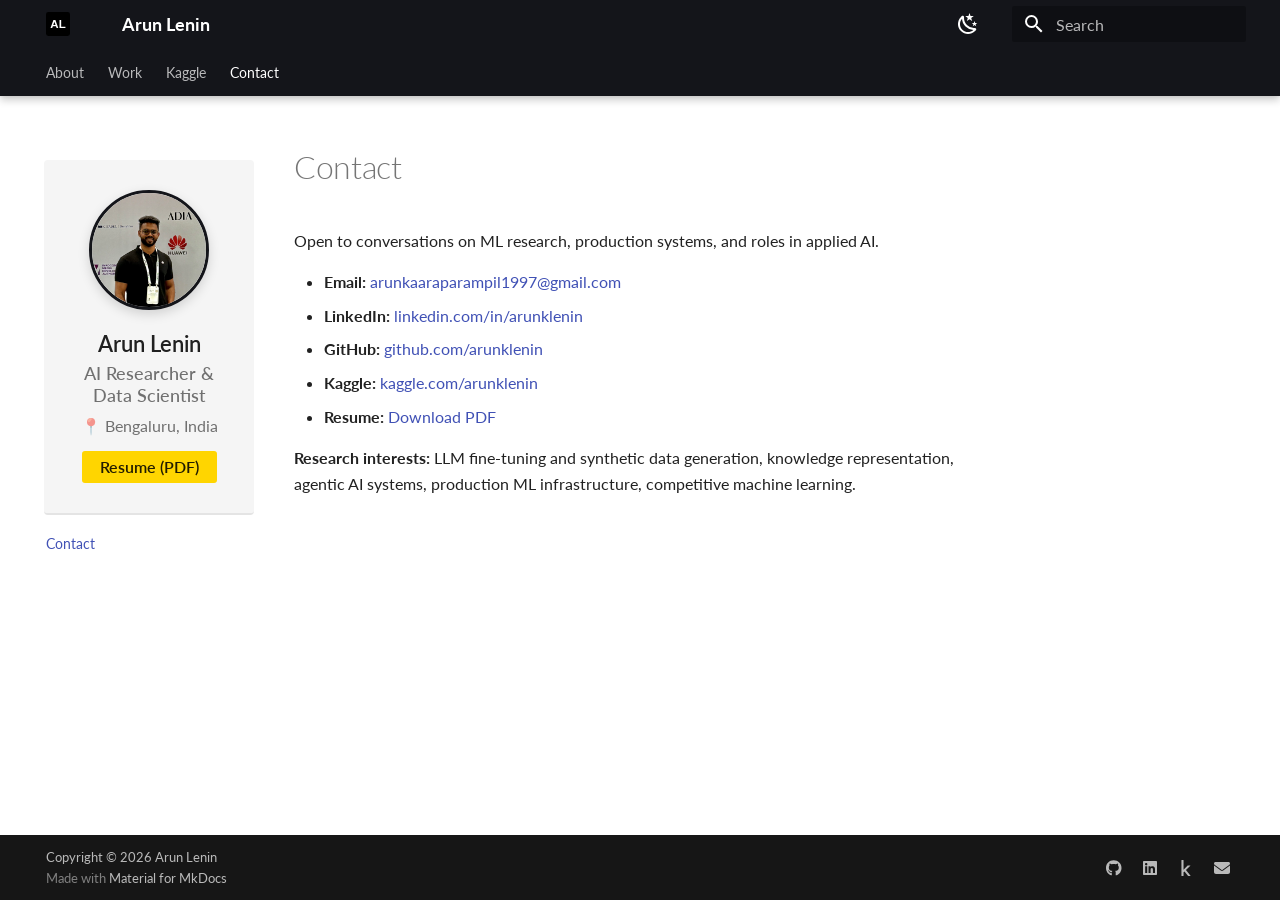
==== contact/index.html @ e8df65f8 "Deployed f977d67 with MkDocs version: 1.5.3" ====
<!doctype html>
<html lang="en" class="no-js">
  <head>
    
      <meta charset="utf-8">
      <meta name="viewport" content="width=device-width,initial-scale=1">
      
        <meta name="description" content="Machine Learning Researcher | LLM Fine-tuning | Synthetic Data Generation | Kaggle Grandmaster">
      
      
        <meta name="author" content="Arun Lenin">
      
      
        <link rel="canonical" href="https://arunklenin.github.io/contact/">
      
      
        <link rel="prev" href="../kaggle/">
      
      
      
      <link rel="icon" href="../image/logo.svg">
      <meta name="generator" content="mkdocs-1.5.3, mkdocs-material-9.4.14">
    
    
      
        <title>Contact - Arun Lenin</title>
      
    
    
      <link rel="stylesheet" href="../assets/stylesheets/main.fad675c6.min.css">
      
        
        <link rel="stylesheet" href="../assets/stylesheets/palette.356b1318.min.css">
      
      


    
    
      
    
    
      
        
        
        <link rel="preconnect" href="https://fonts.gstatic.com" crossorigin>
        <link rel="stylesheet" href="https://fonts.googleapis.com/css?family=Lato:300,300i,400,400i,700,700i%7CRoboto+Mono:400,400i,700,700i&display=fallback">
        <style>:root{--md-text-font:"Lato";--md-code-font:"Roboto Mono"}</style>
      
    
    
      <link rel="stylesheet" href="../css/custom.css">
    
      <link rel="stylesheet" href="../css/extra.css">
    
    <script>__md_scope=new URL("..",location),__md_hash=e=>[...e].reduce((e,_)=>(e<<5)-e+_.charCodeAt(0),0),__md_get=(e,_=localStorage,t=__md_scope)=>JSON.parse(_.getItem(t.pathname+"."+e)),__md_set=(e,_,t=localStorage,a=__md_scope)=>{try{t.setItem(a.pathname+"."+e,JSON.stringify(_))}catch(e){}}</script>
    
      

    
    
    
  
  



<!-- Twitter Metadata -->
<meta name="twitter:card" content="summary">

<!-- Open Graph metadata -->
<meta property="og:title" content="Contact">
<meta property="og:description" content="Machine Learning Researcher | LLM Fine-tuning | Synthetic Data Generation | Kaggle Grandmaster">
<meta property="og:type" content="website">
<meta property="og:url" content="https://arunklenin.github.io/contact/">
<meta property="og:image" content="https://arunklenin.github.io//image/profile.jpeg">
<meta property="og:site_name" content="Arun Lenin">

<!-- Primary Schema.org metadata (Dynamic for all pages) -->
<script type="application/ld+json">
{
  "@context": "https://schema.org",
  "@type": "WebPage",
  "name": "Contact",
  "url": "https://arunklenin.github.io/contact/",
  "description": "Machine Learning Researcher | LLM Fine-tuning | Synthetic Data Generation | Kaggle Grandmaster",
  "author": {
    "@type": "Person",
    "name": "Arun Lenin",
    "givenName": "Arun",
    "familyName": "Lenin",
    "url": "https://arunklenin.github.io/",
    "jobTitle": "Machine Learning Researcher & Data Scientist",
    "sameAs": [
      "https://linkedin.com/in/arunklenin",
      "https://github.com/arunklenin",
      "https://www.kaggle.com/arunklenin"
    ]
  }
}
</script>

<!-- Google Search Console Verification -->
<meta name="google-site-verification" content="1c_Bp7h9hnn08rLATJxtE4CTv--jdJHKBi78xwwa3pU" />

  </head>
  
  
    
    
      
    
    
    
    
    <body dir="ltr" data-md-color-scheme="default" data-md-color-primary="black" data-md-color-accent="yellow">
  
    
    
      <script>var palette=__md_get("__palette");if(palette&&"object"==typeof palette.color)for(var key of Object.keys(palette.color))document.body.setAttribute("data-md-color-"+key,palette.color[key])</script>
    
    <input class="md-toggle" data-md-toggle="drawer" type="checkbox" id="__drawer" autocomplete="off">
    <input class="md-toggle" data-md-toggle="search" type="checkbox" id="__search" autocomplete="off">
    <label class="md-overlay" for="__drawer"></label>
    <div data-md-component="skip">
      
        
        <a href="#contact" class="md-skip">
          Skip to content
        </a>
      
    </div>
    <div data-md-component="announce">
      
    </div>
    
    
      

  

<header class="md-header md-header--shadow md-header--lifted" data-md-component="header">
  <nav class="md-header__inner md-grid" aria-label="Header">
    <a href=".." title="Arun Lenin" class="md-header__button md-logo" aria-label="Arun Lenin" data-md-component="logo">
      
  <img src="../image/logo.svg" alt="logo">

    </a>
    <label class="md-header__button md-icon" for="__drawer">
      
      <svg xmlns="http://www.w3.org/2000/svg" viewBox="0 0 24 24"><path d="M3 6h18v2H3V6m0 5h18v2H3v-2m0 5h18v2H3v-2Z"/></svg>
    </label>
    <div class="md-header__title" data-md-component="header-title">
      <div class="md-header__ellipsis">
        <div class="md-header__topic">
          <span class="md-ellipsis">
            Arun Lenin
          </span>
        </div>
        <div class="md-header__topic" data-md-component="header-topic">
          <span class="md-ellipsis">
            
              Contact
            
          </span>
        </div>
      </div>
    </div>
    
      
        <form class="md-header__option" data-md-component="palette">
  
    
    
    
    <input class="md-option" data-md-color-media="(prefers-color-scheme: light)" data-md-color-scheme="default" data-md-color-primary="black" data-md-color-accent="yellow"  aria-label="Switch to dark mode"  type="radio" name="__palette" id="__palette_1">
    
      <label class="md-header__button md-icon" title="Switch to dark mode" for="__palette_2" hidden>
        <svg xmlns="http://www.w3.org/2000/svg" viewBox="0 0 24 24"><path d="m17.75 4.09-2.53 1.94.91 3.06-2.63-1.81-2.63 1.81.91-3.06-2.53-1.94L12.44 4l1.06-3 1.06 3 3.19.09m3.5 6.91-1.64 1.25.59 1.98-1.7-1.17-1.7 1.17.59-1.98L15.75 11l2.06-.05L18.5 9l.69 1.95 2.06.05m-2.28 4.95c.83-.08 1.72 1.1 1.19 1.85-.32.45-.66.87-1.08 1.27C15.17 23 8.84 23 4.94 19.07c-3.91-3.9-3.91-10.24 0-14.14.4-.4.82-.76 1.27-1.08.75-.53 1.93.36 1.85 1.19-.27 2.86.69 5.83 2.89 8.02a9.96 9.96 0 0 0 8.02 2.89m-1.64 2.02a12.08 12.08 0 0 1-7.8-3.47c-2.17-2.19-3.33-5-3.49-7.82-2.81 3.14-2.7 7.96.31 10.98 3.02 3.01 7.84 3.12 10.98.31Z"/></svg>
      </label>
    
  
    
    
    
    <input class="md-option" data-md-color-media="(prefers-color-scheme: dark)" data-md-color-scheme="slate" data-md-color-primary="black" data-md-color-accent="yellow"  aria-label="Switch to light mode"  type="radio" name="__palette" id="__palette_2">
    
      <label class="md-header__button md-icon" title="Switch to light mode" for="__palette_1" hidden>
        <svg xmlns="http://www.w3.org/2000/svg" viewBox="0 0 24 24"><path d="M12 7a5 5 0 0 1 5 5 5 5 0 0 1-5 5 5 5 0 0 1-5-5 5 5 0 0 1 5-5m0 2a3 3 0 0 0-3 3 3 3 0 0 0 3 3 3 3 0 0 0 3-3 3 3 0 0 0-3-3m0-7 2.39 3.42C13.65 5.15 12.84 5 12 5c-.84 0-1.65.15-2.39.42L12 2M3.34 7l4.16-.35A7.2 7.2 0 0 0 5.94 8.5c-.44.74-.69 1.5-.83 2.29L3.34 7m.02 10 1.76-3.77a7.131 7.131 0 0 0 2.38 4.14L3.36 17M20.65 7l-1.77 3.79a7.023 7.023 0 0 0-2.38-4.15l4.15.36m-.01 10-4.14.36c.59-.51 1.12-1.14 1.54-1.86.42-.73.69-1.5.83-2.29L20.64 17M12 22l-2.41-3.44c.74.27 1.55.44 2.41.44.82 0 1.63-.17 2.37-.44L12 22Z"/></svg>
      </label>
    
  
</form>
      
    
    
    
      <label class="md-header__button md-icon" for="__search">
        
        <svg xmlns="http://www.w3.org/2000/svg" viewBox="0 0 24 24"><path d="M9.5 3A6.5 6.5 0 0 1 16 9.5c0 1.61-.59 3.09-1.56 4.23l.27.27h.79l5 5-1.5 1.5-5-5v-.79l-.27-.27A6.516 6.516 0 0 1 9.5 16 6.5 6.5 0 0 1 3 9.5 6.5 6.5 0 0 1 9.5 3m0 2C7 5 5 7 5 9.5S7 14 9.5 14 14 12 14 9.5 12 5 9.5 5Z"/></svg>
      </label>
      <div class="md-search" data-md-component="search" role="dialog">
  <label class="md-search__overlay" for="__search"></label>
  <div class="md-search__inner" role="search">
    <form class="md-search__form" name="search">
      <input type="text" class="md-search__input" name="query" aria-label="Search" placeholder="Search" autocapitalize="off" autocorrect="off" autocomplete="off" spellcheck="false" data-md-component="search-query" required>
      <label class="md-search__icon md-icon" for="__search">
        
        <svg xmlns="http://www.w3.org/2000/svg" viewBox="0 0 24 24"><path d="M9.5 3A6.5 6.5 0 0 1 16 9.5c0 1.61-.59 3.09-1.56 4.23l.27.27h.79l5 5-1.5 1.5-5-5v-.79l-.27-.27A6.516 6.516 0 0 1 9.5 16 6.5 6.5 0 0 1 3 9.5 6.5 6.5 0 0 1 9.5 3m0 2C7 5 5 7 5 9.5S7 14 9.5 14 14 12 14 9.5 12 5 9.5 5Z"/></svg>
        
        <svg xmlns="http://www.w3.org/2000/svg" viewBox="0 0 24 24"><path d="M20 11v2H8l5.5 5.5-1.42 1.42L4.16 12l7.92-7.92L13.5 5.5 8 11h12Z"/></svg>
      </label>
      <nav class="md-search__options" aria-label="Search">
        
        <button type="reset" class="md-search__icon md-icon" title="Clear" aria-label="Clear" tabindex="-1">
          
          <svg xmlns="http://www.w3.org/2000/svg" viewBox="0 0 24 24"><path d="M19 6.41 17.59 5 12 10.59 6.41 5 5 6.41 10.59 12 5 17.59 6.41 19 12 13.41 17.59 19 19 17.59 13.41 12 19 6.41Z"/></svg>
        </button>
      </nav>
      
    </form>
    <div class="md-search__output">
      <div class="md-search__scrollwrap" data-md-scrollfix>
        <div class="md-search-result" data-md-component="search-result">
          <div class="md-search-result__meta">
            Initializing search
          </div>
          <ol class="md-search-result__list" role="presentation"></ol>
        </div>
      </div>
    </div>
  </div>
</div>
    
    
  </nav>
  
    
      
<nav class="md-tabs" aria-label="Tabs" data-md-component="tabs">
  <div class="md-grid">
    <ul class="md-tabs__list">
      
        
  
  
  
    <li class="md-tabs__item">
      <a href=".." class="md-tabs__link">
        
  
    
  
  About

      </a>
    </li>
  

      
        
  
  
  
    <li class="md-tabs__item">
      <a href="../work/" class="md-tabs__link">
        
  
    
  
  Work

      </a>
    </li>
  

      
        
  
  
  
    <li class="md-tabs__item">
      <a href="../kaggle/" class="md-tabs__link">
        
  
    
  
  Kaggle

      </a>
    </li>
  

      
        
  
  
    
  
  
    <li class="md-tabs__item md-tabs__item--active">
      <a href="./" class="md-tabs__link">
        
  
    
  
  Contact

      </a>
    </li>
  

      
    </ul>
  </div>
</nav>
    
  
</header>
    
    <div class="md-container" data-md-component="container">
      
      
        
      
      <main class="md-main" data-md-component="main">
        <div class="md-main__inner md-grid">
          



<div class="md-sidebar md-sidebar--primary" data-md-component="sidebar" data-md-type="navigation">
  <div class="md-sidebar__scrollwrap">
    <div class="md-sidebar__inner">

      
      <div class="profile-section">
        <img src="../image/profile.jpeg" alt="Profile Photo" class="profile-photo"
          onerror="this.style.display='none'">
        <div class="profile-name">Arun Lenin</div>
        <div class="profile-title">AI Researcher & Data Scientist</div>
        <div class="profile-subtitle">📍 Bengaluru, India</div>
        <a class="profile-resume-link" href="../resume/arun_lenin_resume.pdf" target="_blank" rel="noopener">Resume (PDF)</a>
      </div>

      <!-- 
      <nav class="desktop-nav-links" style="padding: 0.5rem;">
        <ul class="md-nav__list">
          <li class="md-nav__item"><a href="../" class="md-nav__link">About</a></li>
          <li class="md-nav__item"><a href="../work/" class="md-nav__link">Work</a></li>
          <li class="md-nav__item"><a href="../article_of_the_day/" class="md-nav__link">Article of the
              Day</a></li>
          <li class="md-nav__item"><a href="../blog/" class="md-nav__link">Blog</a></li>
          <li class="md-nav__item"><a href="../contact/" class="md-nav__link">Contact</a></li>
        </ul>
      </nav> -->

      <!-- Main Navigation from nav config -->
      


  


<nav class="md-nav md-nav--primary md-nav--lifted" aria-label="Navigation" data-md-level="0">
  <label class="md-nav__title" for="__drawer">
    <a href=".." title="Arun Lenin" class="md-nav__button md-logo" aria-label="Arun Lenin" data-md-component="logo">
      
  <img src="../image/logo.svg" alt="logo">

    </a>
    Arun Lenin
  </label>
  
  <ul class="md-nav__list" data-md-scrollfix>
    
      
      
  
  
  
  
    <li class="md-nav__item">
      <a href=".." class="md-nav__link">
        
  
  <span class="md-ellipsis">
    About
  </span>
  

      </a>
    </li>
  

    
      
      
  
  
  
  
    <li class="md-nav__item">
      <a href="../work/" class="md-nav__link">
        
  
  <span class="md-ellipsis">
    Work
  </span>
  

      </a>
    </li>
  

    
      
      
  
  
  
  
    <li class="md-nav__item">
      <a href="../kaggle/" class="md-nav__link">
        
  
  <span class="md-ellipsis">
    Kaggle
  </span>
  

      </a>
    </li>
  

    
      
      
  
  
    
  
  
  
    <li class="md-nav__item md-nav__item--active">
      
      <input class="md-nav__toggle md-toggle" type="checkbox" id="__toc">
      
      
        
      
      
      <a href="./" class="md-nav__link md-nav__link--active">
        
  
  <span class="md-ellipsis">
    Contact
  </span>
  

      </a>
      
    </li>
  

    
  </ul>
</nav>

    </div>
  </div>
</div>




<div class="md-sidebar md-sidebar--secondary" data-md-component="sidebar" data-md-type="toc">
  <div class="md-sidebar__scrollwrap">
    <div class="md-sidebar__inner">
      

<nav class="md-nav md-nav--secondary" aria-label="Table of contents">
  
  
  
    
  
  
</nav>
    </div>
  </div>
</div>



          
            <div class="md-content" data-md-component="content">
              <article class="md-content__inner md-typeset">
                
                  


<h1 id="contact">Contact</h1>
<p>Open to conversations on ML research, production systems, and roles in applied AI.</p>
<ul>
<li><strong>Email:</strong> <a href="mailto:arunkaaraparampil1997@gmail.com">arunkaaraparampil1997@gmail.com</a></li>
<li><strong>LinkedIn:</strong> <a href="https://www.linkedin.com/in/arunklenin">linkedin.com/in/arunklenin</a></li>
<li><strong>GitHub:</strong> <a href="https://github.com/arunklenin">github.com/arunklenin</a></li>
<li><strong>Kaggle:</strong> <a href="https://www.kaggle.com/arunklenin">kaggle.com/arunklenin</a></li>
<li><strong>Resume:</strong> <a href="../resume/arun_lenin_resume.pdf">Download PDF</a></li>
</ul>
<p><strong>Research interests:</strong> LLM fine-tuning and synthetic data generation, knowledge representation, agentic AI systems, production ML infrastructure, competitive machine learning.</p>





                
              </article>
            </div>
          
          
  <script>var tabs=__md_get("__tabs");if(Array.isArray(tabs))e:for(var set of document.querySelectorAll(".tabbed-set")){var tab,labels=set.querySelector(".tabbed-labels");for(tab of tabs)for(var label of labels.getElementsByTagName("label"))if(label.innerText.trim()===tab){var input=document.getElementById(label.htmlFor);input.checked=!0;continue e}}</script>

        </div>
        
      </main>
      
        <footer class="md-footer">
  
  <div class="md-footer-meta md-typeset">
    <div class="md-footer-meta__inner md-grid">
      <div class="md-copyright">
  
    <div class="md-copyright__highlight">
      Copyright &copy; 2026 Arun Lenin
    </div>
  
  
    Made with
    <a href="https://squidfunk.github.io/mkdocs-material/" target="_blank" rel="noopener">
      Material for MkDocs
    </a>
  
</div>
      
        <div class="md-social">
  
    
    
    
    
    <a href="https://github.com/arunklenin" target="_blank" rel="noopener" title="GitHub" class="md-social__link">
      <svg xmlns="http://www.w3.org/2000/svg" viewBox="0 0 496 512"><!--! Font Awesome Free 6.4.2 by @fontawesome - https://fontawesome.com License - https://fontawesome.com/license/free (Icons: CC BY 4.0, Fonts: SIL OFL 1.1, Code: MIT License) Copyright 2023 Fonticons, Inc.--><path d="M165.9 397.4c0 2-2.3 3.6-5.2 3.6-3.3.3-5.6-1.3-5.6-3.6 0-2 2.3-3.6 5.2-3.6 3-.3 5.6 1.3 5.6 3.6zm-31.1-4.5c-.7 2 1.3 4.3 4.3 4.9 2.6 1 5.6 0 6.2-2s-1.3-4.3-4.3-5.2c-2.6-.7-5.5.3-6.2 2.3zm44.2-1.7c-2.9.7-4.9 2.6-4.6 4.9.3 2 2.9 3.3 5.9 2.6 2.9-.7 4.9-2.6 4.6-4.6-.3-1.9-3-3.2-5.9-2.9zM244.8 8C106.1 8 0 113.3 0 252c0 110.9 69.8 205.8 169.5 239.2 12.8 2.3 17.3-5.6 17.3-12.1 0-6.2-.3-40.4-.3-61.4 0 0-70 15-84.7-29.8 0 0-11.4-29.1-27.8-36.6 0 0-22.9-15.7 1.6-15.4 0 0 24.9 2 38.6 25.8 21.9 38.6 58.6 27.5 72.9 20.9 2.3-16 8.8-27.1 16-33.7-55.9-6.2-112.3-14.3-112.3-110.5 0-27.5 7.6-41.3 23.6-58.9-2.6-6.5-11.1-33.3 2.6-67.9 20.9-6.5 69 27 69 27 20-5.6 41.5-8.5 62.8-8.5s42.8 2.9 62.8 8.5c0 0 48.1-33.6 69-27 13.7 34.7 5.2 61.4 2.6 67.9 16 17.7 25.8 31.5 25.8 58.9 0 96.5-58.9 104.2-114.8 110.5 9.2 7.9 17 22.9 17 46.4 0 33.7-.3 75.4-.3 83.6 0 6.5 4.6 14.4 17.3 12.1C428.2 457.8 496 362.9 496 252 496 113.3 383.5 8 244.8 8zM97.2 352.9c-1.3 1-1 3.3.7 5.2 1.6 1.6 3.9 2.3 5.2 1 1.3-1 1-3.3-.7-5.2-1.6-1.6-3.9-2.3-5.2-1zm-10.8-8.1c-.7 1.3.3 2.9 2.3 3.9 1.6 1 3.6.7 4.3-.7.7-1.3-.3-2.9-2.3-3.9-2-.6-3.6-.3-4.3.7zm32.4 35.6c-1.6 1.3-1 4.3 1.3 6.2 2.3 2.3 5.2 2.6 6.5 1 1.3-1.3.7-4.3-1.3-6.2-2.2-2.3-5.2-2.6-6.5-1zm-11.4-14.7c-1.6 1-1.6 3.6 0 5.9 1.6 2.3 4.3 3.3 5.6 2.3 1.6-1.3 1.6-3.9 0-6.2-1.4-2.3-4-3.3-5.6-2z"/></svg>
    </a>
  
    
    
    
    
    <a href="https://www.linkedin.com/in/arunklenin" target="_blank" rel="noopener" title="LinkedIn" class="md-social__link">
      <svg xmlns="http://www.w3.org/2000/svg" viewBox="0 0 448 512"><!--! Font Awesome Free 6.4.2 by @fontawesome - https://fontawesome.com License - https://fontawesome.com/license/free (Icons: CC BY 4.0, Fonts: SIL OFL 1.1, Code: MIT License) Copyright 2023 Fonticons, Inc.--><path d="M416 32H31.9C14.3 32 0 46.5 0 64.3v383.4C0 465.5 14.3 480 31.9 480H416c17.6 0 32-14.5 32-32.3V64.3c0-17.8-14.4-32.3-32-32.3zM135.4 416H69V202.2h66.5V416zm-33.2-243c-21.3 0-38.5-17.3-38.5-38.5S80.9 96 102.2 96c21.2 0 38.5 17.3 38.5 38.5 0 21.3-17.2 38.5-38.5 38.5zm282.1 243h-66.4V312c0-24.8-.5-56.7-34.5-56.7-34.6 0-39.9 27-39.9 54.9V416h-66.4V202.2h63.7v29.2h.9c8.9-16.8 30.6-34.5 62.9-34.5 67.2 0 79.7 44.3 79.7 101.9V416z"/></svg>
    </a>
  
    
    
    
    
    <a href="https://www.kaggle.com/arunklenin" target="_blank" rel="noopener" title="Kaggle" class="md-social__link">
      <svg xmlns="http://www.w3.org/2000/svg" viewBox="0 0 320 512"><!--! Font Awesome Free 6.4.2 by @fontawesome - https://fontawesome.com License - https://fontawesome.com/license/free (Icons: CC BY 4.0, Fonts: SIL OFL 1.1, Code: MIT License) Copyright 2023 Fonticons, Inc.--><path d="M304.2 501.5 158.4 320.3 298.2 185c2.6-2.7 1.7-10.5-5.3-10.5h-69.2c-3.5 0-7 1.8-10.5 5.3L80.9 313.5V7.5q0-7.5-7.5-7.5H21.5Q14 0 14 7.5v497q0 7.5 7.5 7.5h51.9q7.5 0 7.5-7.5v-109l30.8-29.3 110.5 140.6c3 3.5 6.5 5.3 10.5 5.3h66.9q5.25 0 6-3z"/></svg>
    </a>
  
    
    
    
    
    <a href="mailto:arunkaaraparampil1997@gmail.com" target="_blank" rel="noopener" title="Email" class="md-social__link">
      <svg xmlns="http://www.w3.org/2000/svg" viewBox="0 0 512 512"><!--! Font Awesome Free 6.4.2 by @fontawesome - https://fontawesome.com License - https://fontawesome.com/license/free (Icons: CC BY 4.0, Fonts: SIL OFL 1.1, Code: MIT License) Copyright 2023 Fonticons, Inc.--><path d="M48 64C21.5 64 0 85.5 0 112c0 15.1 7.1 29.3 19.2 38.4l217.6 163.2c11.4 8.5 27 8.5 38.4 0l217.6-163.2c12.1-9.1 19.2-23.3 19.2-38.4 0-26.5-21.5-48-48-48H48zM0 176v208c0 35.3 28.7 64 64 64h384c35.3 0 64-28.7 64-64V176L294.4 339.2a63.9 63.9 0 0 1-76.8 0L0 176z"/></svg>
    </a>
  
</div>
      
    </div>
  </div>
</footer>
      
    </div>
    <div class="md-dialog" data-md-component="dialog">
      <div class="md-dialog__inner md-typeset"></div>
    </div>
    
    
    <script id="__config" type="application/json">{"base": "..", "features": ["navigation.tabs", "navigation.tabs.sticky", "navigation.indexes", "navigation.instant", "navigation.tracking", "content.tabs.link", "toc.follow"], "search": "../assets/javascripts/workers/search.f886a092.min.js", "translations": {"clipboard.copied": "Copied to clipboard", "clipboard.copy": "Copy to clipboard", "search.result.more.one": "1 more on this page", "search.result.more.other": "# more on this page", "search.result.none": "No matching documents", "search.result.one": "1 matching document", "search.result.other": "# matching documents", "search.result.placeholder": "Type to start searching", "search.result.term.missing": "Missing", "select.version": "Select version"}}</script>
    
    
      <script src="../assets/javascripts/bundle.cd18aaf1.min.js"></script>
      
    
  </body>
</html>
---- assets/stylesheets/main.fad675c6.min.css ----
@charset "UTF-8";html{-webkit-text-size-adjust:none;-moz-text-size-adjust:none;text-size-adjust:none;box-sizing:border-box}*,:after,:before{box-sizing:inherit}@media (prefers-reduced-motion){*,:after,:before{transition:none!important}}body{margin:0}a,button,input,label{-webkit-tap-highlight-color:transparent}a{color:inherit;text-decoration:none}hr{border:0;box-sizing:initial;display:block;height:.05rem;overflow:visible;padding:0}small{font-size:80%}sub,sup{line-height:1em}img{border-style:none}table{border-collapse:initial;border-spacing:0}td,th{font-weight:400;vertical-align:top}button{background:#0000;border:0;font-family:inherit;font-size:inherit;margin:0;padding:0}input{border:0;outline:none}:root{--md-primary-fg-color:#4051b5;--md-primary-fg-color--light:#5d6cc0;--md-primary-fg-color--dark:#303fa1;--md-primary-bg-color:#fff;--md-primary-bg-color--light:#ffffffb3;--md-accent-fg-color:#526cfe;--md-accent-fg-color--transparent:#526cfe1a;--md-accent-bg-color:#fff;--md-accent-bg-color--light:#ffffffb3}[data-md-color-scheme=default]{color-scheme:light}[data-md-color-scheme=default] img[src$="#gh-dark-mode-only"],[data-md-color-scheme=default] img[src$="#only-dark"]{display:none}:root,[data-md-color-scheme=default]{--md-hue:225deg;--md-default-fg-color:#000000de;--md-default-fg-color--light:#0000008a;--md-default-fg-color--lighter:#00000052;--md-default-fg-color--lightest:#00000012;--md-default-bg-color:#fff;--md-default-bg-color--light:#ffffffb3;--md-default-bg-color--lighter:#ffffff4d;--md-default-bg-color--lightest:#ffffff1f;--md-code-fg-color:#36464e;--md-code-bg-color:#f5f5f5;--md-code-hl-color:#4287ff;--md-code-hl-color--light:#4287ff1a;--md-code-hl-number-color:#d52a2a;--md-code-hl-special-color:#db1457;--md-code-hl-function-color:#a846b9;--md-code-hl-constant-color:#6e59d9;--md-code-hl-keyword-color:#3f6ec6;--md-code-hl-string-color:#1c7d4d;--md-code-hl-name-color:var(--md-code-fg-color);--md-code-hl-operator-color:var(--md-default-fg-color--light);--md-code-hl-punctuation-color:var(--md-default-fg-color--light);--md-code-hl-comment-color:var(--md-default-fg-color--light);--md-code-hl-generic-color:var(--md-default-fg-color--light);--md-code-hl-variable-color:var(--md-default-fg-color--light);--md-typeset-color:var(--md-default-fg-color);--md-typeset-a-color:var(--md-primary-fg-color);--md-typeset-del-color:#f5503d26;--md-typeset-ins-color:#0bd57026;--md-typeset-kbd-color:#fafafa;--md-typeset-kbd-accent-color:#fff;--md-typeset-kbd-border-color:#b8b8b8;--md-typeset-mark-color:#ffff0080;--md-typeset-table-color:#0000001f;--md-typeset-table-color--light:rgba(0,0,0,.035);--md-admonition-fg-color:var(--md-default-fg-color);--md-admonition-bg-color:var(--md-default-bg-color);--md-warning-fg-color:#000000de;--md-warning-bg-color:#ff9;--md-footer-fg-color:#fff;--md-footer-fg-color--light:#ffffffb3;--md-footer-fg-color--lighter:#ffffff73;--md-footer-bg-color:#000000de;--md-footer-bg-color--dark:#00000052;--md-shadow-z1:0 0.2rem 0.5rem #0000000d,0 0 0.05rem #0000001a;--md-shadow-z2:0 0.2rem 0.5rem #0000001a,0 0 0.05rem #00000040;--md-shadow-z3:0 0.2rem 0.5rem #0003,0 0 0.05rem #00000059}.md-icon svg{fill:currentcolor;display:block;height:1.2rem;width:1.2rem}body{-webkit-font-smoothing:antialiased;-moz-osx-font-smoothing:grayscale;--md-text-font-family:var(--md-text-font,_),-apple-system,BlinkMacSystemFont,Helvetica,Arial,sans-serif;--md-code-font-family:var(--md-code-font,_),SFMono-Regular,Consolas,Menlo,monospace}aside,body,input{font-feature-settings:"kern","liga";color:var(--md-typeset-color);font-family:var(--md-text-font-family)}code,kbd,pre{font-feature-settings:"kern";font-family:var(--md-code-font-family)}:root{--md-typeset-table-sort-icon:url('data:image/svg+xml;charset=utf-8,<svg xmlns="http://www.w3.org/2000/svg" viewBox="0 0 24 24"><path d="m18 21-4-4h3V7h-3l4-4 4 4h-3v10h3M2 19v-2h10v2M2 13v-2h7v2M2 7V5h4v2H2Z"/></svg>');--md-typeset-table-sort-icon--asc:url('data:image/svg+xml;charset=utf-8,<svg xmlns="http://www.w3.org/2000/svg" viewBox="0 0 24 24"><path d="M19 17h3l-4 4-4-4h3V3h2M2 17h10v2H2M6 5v2H2V5m0 6h7v2H2v-2Z"/></svg>');--md-typeset-table-sort-icon--desc:url('data:image/svg+xml;charset=utf-8,<svg xmlns="http://www.w3.org/2000/svg" viewBox="0 0 24 24"><path d="M19 7h3l-4-4-4 4h3v14h2M2 17h10v2H2M6 5v2H2V5m0 6h7v2H2v-2Z"/></svg>')}.md-typeset{-webkit-print-color-adjust:exact;color-adjust:exact;font-size:.8rem;line-height:1.6}@media print{.md-typeset{font-size:.68rem}}.md-typeset blockquote,.md-typeset dl,.md-typeset figure,.md-typeset ol,.md-typeset pre,.md-typeset ul{margin-bottom:1em;margin-top:1em}.md-typeset h1{color:var(--md-default-fg-color--light);font-size:2em;line-height:1.3;margin:0 0 1.25em}.md-typeset h1,.md-typeset h2{font-weight:300;letter-spacing:-.01em}.md-typeset h2{font-size:1.5625em;line-height:1.4;margin:1.6em 0 .64em}.md-typeset h3{font-size:1.25em;font-weight:400;letter-spacing:-.01em;line-height:1.5;margin:1.6em 0 .8em}.md-typeset h2+h3{margin-top:.8em}.md-typeset h4{font-weight:700;letter-spacing:-.01em;margin:1em 0}.md-typeset h5,.md-typeset h6{color:var(--md-default-fg-color--light);font-size:.8em;font-weight:700;letter-spacing:-.01em;margin:1.25em 0}.md-typeset h5{text-transform:uppercase}.md-typeset hr{border-bottom:.05rem solid var(--md-default-fg-color--lightest);display:flow-root;margin:1.5em 0}.md-typeset a{color:var(--md-typeset-a-color);word-break:break-word}.md-typeset a,.md-typeset a:before{transition:color 125ms}.md-typeset a:focus,.md-typeset a:hover{color:var(--md-accent-fg-color)}.md-typeset a:focus code,.md-typeset a:hover code{background-color:var(--md-accent-fg-color--transparent)}.md-typeset a code{color:currentcolor;transition:background-color 125ms}.md-typeset a.focus-visible{outline-color:var(--md-accent-fg-color);outline-offset:.2rem}.md-typeset code,.md-typeset kbd,.md-typeset pre{color:var(--md-code-fg-color);direction:ltr;font-variant-ligatures:none}@media print{.md-typeset code,.md-typeset kbd,.md-typeset pre{white-space:pre-wrap}}.md-typeset code{background-color:var(--md-code-bg-color);border-radius:.1rem;-webkit-box-decoration-break:clone;box-decoration-break:clone;font-size:.85em;padding:0 .2941176471em;word-break:break-word}.md-typeset code:not(.focus-visible){-webkit-tap-highlight-color:transparent;outline:none}.md-typeset pre{display:flow-root;line-height:1.4;position:relative}.md-typeset pre>code{-webkit-box-decoration-break:slice;box-decoration-break:slice;box-shadow:none;display:block;margin:0;outline-color:var(--md-accent-fg-color);overflow:auto;padding:.7720588235em 1.1764705882em;scrollbar-color:var(--md-default-fg-color--lighter) #0000;scrollbar-width:thin;touch-action:auto;word-break:normal}.md-typeset pre>code:hover{scrollbar-color:var(--md-accent-fg-color) #0000}.md-typeset pre>code::-webkit-scrollbar{height:.2rem;width:.2rem}.md-typeset pre>code::-webkit-scrollbar-thumb{background-color:var(--md-default-fg-color--lighter)}.md-typeset pre>code::-webkit-scrollbar-thumb:hover{background-color:var(--md-accent-fg-color)}.md-typeset kbd{background-color:var(--md-typeset-kbd-color);border-radius:.1rem;box-shadow:0 .1rem 0 .05rem var(--md-typeset-kbd-border-color),0 .1rem 0 var(--md-typeset-kbd-border-color),0 -.1rem .2rem var(--md-typeset-kbd-accent-color) inset;color:var(--md-default-fg-color);display:inline-block;font-size:.75em;padding:0 .6666666667em;vertical-align:text-top;word-break:break-word}.md-typeset mark{background-color:var(--md-typeset-mark-color);-webkit-box-decoration-break:clone;box-decoration-break:clone;color:inherit;word-break:break-word}.md-typeset abbr{border-bottom:.05rem dotted var(--md-default-fg-color--light);cursor:help;text-decoration:none}@media (hover:none){.md-typeset abbr[title]:focus:after,.md-typeset abbr[title]:hover:after{background-color:var(--md-default-fg-color);border-radius:.1rem;box-shadow:var(--md-shadow-z3);color:var(--md-default-bg-color);content:attr(title);font-size:.7rem;left:.8rem;margin-top:2em;padding:.2rem .3rem;position:absolute;right:.8rem}}.md-typeset small{opacity:.75}[dir=ltr] .md-typeset sub,[dir=ltr] .md-typeset sup{margin-left:.078125em}[dir=rtl] .md-typeset sub,[dir=rtl] .md-typeset sup{margin-right:.078125em}[dir=ltr] .md-typeset blockquote{padding-left:.6rem}[dir=rtl] .md-typeset blockquote{padding-right:.6rem}[dir=ltr] .md-typeset blockquote{border-left:.2rem solid var(--md-default-fg-color--lighter)}[dir=rtl] .md-typeset blockquote{border-right:.2rem solid var(--md-default-fg-color--lighter)}.md-typeset blockquote{color:var(--md-default-fg-color--light);margin-left:0;margin-right:0}.md-typeset ul{list-style-type:disc}[dir=ltr] .md-typeset ol,[dir=ltr] .md-typeset ul{margin-left:.625em}[dir=rtl] .md-typeset ol,[dir=rtl] .md-typeset ul{margin-right:.625em}.md-typeset ol,.md-typeset ul{padding:0}.md-typeset ol:not([hidden]),.md-typeset ul:not([hidden]){display:flow-root}.md-typeset ol ol,.md-typeset ul ol{list-style-type:lower-alpha}.md-typeset ol ol ol,.md-typeset ul ol ol{list-style-type:lower-roman}[dir=ltr] .md-typeset ol li,[dir=ltr] .md-typeset ul li{margin-left:1.25em}[dir=rtl] .md-typeset ol li,[dir=rtl] .md-typeset ul li{margin-right:1.25em}.md-typeset ol li,.md-typeset ul li{margin-bottom:.5em}.md-typeset ol li blockquote,.md-typeset ol li p,.md-typeset ul li blockquote,.md-typeset ul li p{margin:.5em 0}.md-typeset ol li:last-child,.md-typeset ul li:last-child{margin-bottom:0}[dir=ltr] .md-typeset ol li ol,[dir=ltr] .md-typeset ol li ul,[dir=ltr] .md-typeset ul li ol,[dir=ltr] .md-typeset ul li ul{margin-left:.625em}[dir=rtl] .md-typeset ol li ol,[dir=rtl] .md-typeset ol li ul,[dir=rtl] .md-typeset ul li ol,[dir=rtl] .md-typeset ul li ul{margin-right:.625em}.md-typeset ol li ol,.md-typeset ol li ul,.md-typeset ul li ol,.md-typeset ul li ul{margin-bottom:.5em;margin-top:.5em}[dir=ltr] .md-typeset dd{margin-left:1.875em}[dir=rtl] .md-typeset dd{margin-right:1.875em}.md-typeset dd{margin-bottom:1.5em;margin-top:1em}.md-typeset img,.md-typeset svg,.md-typeset video{height:auto;max-width:100%}.md-typeset img[align=left]{margin:1em 1em 1em 0}.md-typeset img[align=right]{margin:1em 0 1em 1em}.md-typeset img[align]:only-child{margin-top:0}.md-typeset figure{display:flow-root;margin:1em auto;max-width:100%;text-align:center;width:-webkit-fit-content;width:-moz-fit-content;width:fit-content}.md-typeset figure img{display:block}.md-typeset figcaption{font-style:italic;margin:1em auto;max-width:24rem}.md-typeset iframe{max-width:100%}.md-typeset table:not([class]){background-color:var(--md-default-bg-color);border:.05rem solid var(--md-typeset-table-color);border-radius:.1rem;display:inline-block;font-size:.64rem;max-width:100%;overflow:auto;touch-action:auto}@media print{.md-typeset table:not([class]){display:table}}.md-typeset table:not([class])+*{margin-top:1.5em}.md-typeset table:not([class]) td>:first-child,.md-typeset table:not([class]) th>:first-child{margin-top:0}.md-typeset table:not([class]) td>:last-child,.md-typeset table:not([class]) th>:last-child{margin-bottom:0}.md-typeset table:not([class]) td:not([align]),.md-typeset table:not([class]) th:not([align]){text-align:left}[dir=rtl] .md-typeset table:not([class]) td:not([align]),[dir=rtl] .md-typeset table:not([class]) th:not([align]){text-align:right}.md-typeset table:not([class]) th{font-weight:700;min-width:5rem;padding:.9375em 1.25em;vertical-align:top}.md-typeset table:not([class]) td{border-top:.05rem solid var(--md-typeset-table-color);padding:.9375em 1.25em;vertical-align:top}.md-typeset table:not([class]) tbody tr{transition:background-color 125ms}.md-typeset table:not([class]) tbody tr:hover{background-color:var(--md-typeset-table-color--light);box-shadow:0 .05rem 0 var(--md-default-bg-color) inset}.md-typeset table:not([class]) a{word-break:normal}.md-typeset table th[role=columnheader]{cursor:pointer}[dir=ltr] .md-typeset table th[role=columnheader]:after{margin-left:.5em}[dir=rtl] .md-typeset table th[role=columnheader]:after{margin-right:.5em}.md-typeset table th[role=columnheader]:after{content:"";display:inline-block;height:1.2em;-webkit-mask-image:var(--md-typeset-table-sort-icon);mask-image:var(--md-typeset-table-sort-icon);-webkit-mask-repeat:no-repeat;mask-repeat:no-repeat;-webkit-mask-size:contain;mask-size:contain;transition:background-color 125ms;vertical-align:text-bottom;width:1.2em}.md-typeset table th[role=columnheader]:hover:after{background-color:var(--md-default-fg-color--lighter)}.md-typeset table th[role=columnheader][aria-sort=ascending]:after{background-color:var(--md-default-fg-color--light);-webkit-mask-image:var(--md-typeset-table-sort-icon--asc);mask-image:var(--md-typeset-table-sort-icon--asc)}.md-typeset table th[role=columnheader][aria-sort=descending]:after{background-color:var(--md-default-fg-color--light);-webkit-mask-image:var(--md-typeset-table-sort-icon--desc);mask-image:var(--md-typeset-table-sort-icon--desc)}.md-typeset__scrollwrap{margin:1em -.8rem;overflow-x:auto;touch-action:auto}.md-typeset__table{display:inline-block;margin-bottom:.5em;padding:0 .8rem}@media print{.md-typeset__table{display:block}}html .md-typeset__table table{display:table;margin:0;overflow:hidden;width:100%}@media screen and (max-width:44.984375em){.md-content__inner>pre{margin:1em -.8rem}.md-content__inner>pre code{border-radius:0}}.md-typeset .md-author{display:block;flex-shrink:0;height:1.6rem;overflow:hidden;position:relative;transition:color 125ms,transform 125ms;width:1.6rem}.md-typeset .md-author img{border-radius:100%;display:block}.md-typeset .md-author--more{background:var(--md-default-fg-color--lightest);color:var(--md-default-fg-color--lighter);font-size:.6rem;font-weight:700;line-height:1.6rem;text-align:center}.md-typeset .md-author--long{height:2.4rem;width:2.4rem}.md-typeset a.md-author{transform:scale(1)}.md-typeset a.md-author img{filter:grayscale(100%) opacity(75%);transition:filter 125ms}.md-typeset a.md-author:focus,.md-typeset a.md-author:hover{transform:scale(1.1);z-index:1}.md-typeset a.md-author:focus img,.md-typeset a.md-author:hover img{filter:grayscale(0)}.md-banner{background-color:var(--md-footer-bg-color);color:var(--md-footer-fg-color);overflow:auto}@media print{.md-banner{display:none}}.md-banner--warning{background-color:var(--md-warning-bg-color);color:var(--md-warning-fg-color)}.md-banner__inner{font-size:.7rem;margin:.6rem auto;padding:0 .8rem}[dir=ltr] .md-banner__button{float:right}[dir=rtl] .md-banner__button{float:left}.md-banner__button{color:inherit;cursor:pointer;transition:opacity .25s}.no-js .md-banner__button{display:none}.md-banner__button:hover{opacity:.7}html{font-size:125%;height:100%;overflow-x:hidden}@media screen and (min-width:100em){html{font-size:137.5%}}@media screen and (min-width:125em){html{font-size:150%}}body{background-color:var(--md-default-bg-color);display:flex;flex-direction:column;font-size:.5rem;min-height:100%;position:relative;width:100%}@media print{body{display:block}}@media screen and (max-width:59.984375em){body[data-md-scrolllock]{position:fixed}}.md-grid{margin-left:auto;margin-right:auto;max-width:61rem}.md-container{display:flex;flex-direction:column;flex-grow:1}@media print{.md-container{display:block}}.md-main{flex-grow:1}.md-main__inner{display:flex;height:100%;margin-top:1.5rem}.md-ellipsis{overflow:hidden;text-overflow:ellipsis}.md-toggle{display:none}.md-option{height:0;opacity:0;position:absolute;width:0}.md-option:checked+label:not([hidden]){display:block}.md-option.focus-visible+label{outline-color:var(--md-accent-fg-color);outline-style:auto}.md-skip{background-color:var(--md-default-fg-color);border-radius:.1rem;color:var(--md-default-bg-color);font-size:.64rem;margin:.5rem;opacity:0;outline-color:var(--md-accent-fg-color);padding:.3rem .5rem;position:fixed;transform:translateY(.4rem);z-index:-1}.md-skip:focus{opacity:1;transform:translateY(0);transition:transform .25s cubic-bezier(.4,0,.2,1),opacity 175ms 75ms;z-index:10}@page{margin:25mm}:root{--md-clipboard-icon:url('data:image/svg+xml;charset=utf-8,<svg xmlns="http://www.w3.org/2000/svg" viewBox="0 0 24 24"><path d="M19 21H8V7h11m0-2H8a2 2 0 0 0-2 2v14a2 2 0 0 0 2 2h11a2 2 0 0 0 2-2V7a2 2 0 0 0-2-2m-3-4H4a2 2 0 0 0-2 2v14h2V3h12V1Z"/></svg>')}.md-clipboard{border-radius:.1rem;color:var(--md-default-fg-color--lightest);cursor:pointer;height:1.5em;outline-color:var(--md-accent-fg-color);outline-offset:.1rem;position:absolute;right:.5em;top:.5em;transition:color .25s;width:1.5em;z-index:1}@media print{.md-clipboard{display:none}}.md-clipboard:not(.focus-visible){-webkit-tap-highlight-color:transparent;outline:none}:hover>.md-clipboard{color:var(--md-default-fg-color--light)}.md-clipboard:focus,.md-clipboard:hover{color:var(--md-accent-fg-color)}.md-clipboard:after{background-color:currentcolor;content:"";display:block;height:1.125em;margin:0 auto;-webkit-mask-image:var(--md-clipboard-icon);mask-image:var(--md-clipboard-icon);-webkit-mask-position:center;mask-position:center;-webkit-mask-repeat:no-repeat;mask-repeat:no-repeat;-webkit-mask-size:contain;mask-size:contain;width:1.125em}.md-clipboard--inline{cursor:pointer}.md-clipboard--inline code{transition:color .25s,background-color .25s}.md-clipboard--inline:focus code,.md-clipboard--inline:hover code{background-color:var(--md-accent-fg-color--transparent);color:var(--md-accent-fg-color)}@keyframes consent{0%{opacity:0;transform:translateY(100%)}to{opacity:1;transform:translateY(0)}}@keyframes overlay{0%{opacity:0}to{opacity:1}}.md-consent__overlay{animation:overlay .25s both;-webkit-backdrop-filter:blur(.1rem);backdrop-filter:blur(.1rem);background-color:#0000008a;height:100%;opacity:1;position:fixed;top:0;width:100%;z-index:5}.md-consent__inner{animation:consent .5s cubic-bezier(.1,.7,.1,1) both;background-color:var(--md-default-bg-color);border:0;border-radius:.1rem;bottom:0;box-shadow:0 0 .2rem #0000001a,0 .2rem .4rem #0003;max-height:100%;overflow:auto;padding:0;position:fixed;width:100%;z-index:5}.md-consent__form{padding:.8rem}.md-consent__settings{display:none;margin:1em 0}input:checked+.md-consent__settings{display:block}.md-consent__controls{margin-bottom:.8rem}.md-typeset .md-consent__controls .md-button{display:inline}@media screen and (max-width:44.984375em){.md-typeset .md-consent__controls .md-button{display:block;margin-top:.4rem;text-align:center;width:100%}}.md-consent label{cursor:pointer}.md-content{flex-grow:1;min-width:0}.md-content__inner{margin:0 .8rem 1.2rem;padding-top:.6rem}@media screen and (min-width:76.25em){[dir=ltr] .md-sidebar--primary:not([hidden])~.md-content>.md-content__inner{margin-left:1.2rem}[dir=ltr] .md-sidebar--secondary:not([hidden])~.md-content>.md-content__inner,[dir=rtl] .md-sidebar--primary:not([hidden])~.md-content>.md-content__inner{margin-right:1.2rem}[dir=rtl] .md-sidebar--secondary:not([hidden])~.md-content>.md-content__inner{margin-left:1.2rem}}.md-content__inner:before{content:"";display:block;height:.4rem}.md-content__inner>:last-child{margin-bottom:0}[dir=ltr] .md-content__button{float:right}[dir=rtl] .md-content__button{float:left}[dir=ltr] .md-content__button{margin-left:.4rem}[dir=rtl] .md-content__button{margin-right:.4rem}.md-content__button{margin:.4rem 0;padding:0}@media print{.md-content__button{display:none}}.md-typeset .md-content__button{color:var(--md-default-fg-color--lighter)}.md-content__button svg{display:inline;vertical-align:top}[dir=rtl] .md-content__button svg{transform:scaleX(-1)}[dir=ltr] .md-dialog{right:.8rem}[dir=rtl] .md-dialog{left:.8rem}.md-dialog{background-color:var(--md-default-fg-color);border-radius:.1rem;bottom:.8rem;box-shadow:var(--md-shadow-z3);min-width:11.1rem;opacity:0;padding:.4rem .6rem;pointer-events:none;position:fixed;transform:translateY(100%);transition:transform 0ms .4s,opacity .4s;z-index:4}@media print{.md-dialog{display:none}}.md-dialog--active{opacity:1;pointer-events:auto;transform:translateY(0);transition:transform .4s cubic-bezier(.075,.85,.175,1),opacity .4s}.md-dialog__inner{color:var(--md-default-bg-color);font-size:.7rem}.md-feedback{margin:2em 0 1em;text-align:center}.md-feedback fieldset{border:none;margin:0;padding:0}.md-feedback__title{font-weight:700;margin:1em auto}.md-feedback__inner{position:relative}.md-feedback__list{display:flex;flex-wrap:wrap;place-content:baseline center;position:relative}.md-feedback__list:hover .md-icon:not(:disabled){color:var(--md-default-fg-color--lighter)}:disabled .md-feedback__list{min-height:1.8rem}.md-feedback__icon{color:var(--md-default-fg-color--light);cursor:pointer;flex-shrink:0;margin:0 .1rem;transition:color 125ms}.md-feedback__icon:not(:disabled).md-icon:hover{color:var(--md-accent-fg-color)}.md-feedback__icon:disabled{color:var(--md-default-fg-color--lightest);pointer-events:none}.md-feedback__note{opacity:0;position:relative;transform:translateY(.4rem);transition:transform .4s cubic-bezier(.1,.7,.1,1),opacity .15s}.md-feedback__note>*{margin:0 auto;max-width:16rem}:disabled .md-feedback__note{opacity:1;transform:translateY(0)}.md-footer{background-color:var(--md-footer-bg-color);color:var(--md-footer-fg-color)}@media print{.md-footer{display:none}}.md-footer__inner{justify-content:space-between;overflow:auto;padding:.2rem}.md-footer__inner:not([hidden]){display:flex}.md-footer__link{align-items:end;display:flex;flex-grow:0.01;margin-bottom:.4rem;margin-top:1rem;max-width:100%;outline-color:var(--md-accent-fg-color);overflow:hidden;transition:opacity .25s}.md-footer__link:focus,.md-footer__link:hover{opacity:.7}[dir=rtl] .md-footer__link svg{transform:scaleX(-1)}@media screen and (max-width:44.984375em){.md-footer__link--prev{flex-shrink:0}.md-footer__link--prev .md-footer__title{display:none}}[dir=ltr] .md-footer__link--next{margin-left:auto}[dir=rtl] .md-footer__link--next{margin-right:auto}.md-footer__link--next{text-align:right}[dir=rtl] .md-footer__link--next{text-align:left}.md-footer__title{flex-grow:1;font-size:.9rem;margin-bottom:.7rem;max-width:calc(100% - 2.4rem);padding:0 1rem;white-space:nowrap}.md-footer__button{margin:.2rem;padding:.4rem}.md-footer__direction{font-size:.64rem;opacity:.7}.md-footer-meta{background-color:var(--md-footer-bg-color--dark)}.md-footer-meta__inner{display:flex;flex-wrap:wrap;justify-content:space-between;padding:.2rem}html .md-footer-meta.md-typeset a{color:var(--md-footer-fg-color--light)}html .md-footer-meta.md-typeset a:focus,html .md-footer-meta.md-typeset a:hover{color:var(--md-footer-fg-color)}.md-copyright{color:var(--md-footer-fg-color--lighter);font-size:.64rem;margin:auto .6rem;padding:.4rem 0;width:100%}@media screen and (min-width:45em){.md-copyright{width:auto}}.md-copyright__highlight{color:var(--md-footer-fg-color--light)}.md-social{display:inline-flex;gap:.2rem;margin:0 .4rem;padding:.2rem 0 .6rem}@media screen and (min-width:45em){.md-social{padding:.6rem 0}}.md-social__link{display:inline-block;height:1.6rem;text-align:center;width:1.6rem}.md-social__link:before{line-height:1.9}.md-social__link svg{fill:currentcolor;max-height:.8rem;vertical-align:-25%}.md-typeset .md-button{border:.1rem solid;border-radius:.1rem;color:var(--md-primary-fg-color);cursor:pointer;display:inline-block;font-weight:700;padding:.625em 2em;transition:color 125ms,background-color 125ms,border-color 125ms}.md-typeset .md-button--primary{background-color:var(--md-primary-fg-color);border-color:var(--md-primary-fg-color);color:var(--md-primary-bg-color)}.md-typeset .md-button:focus,.md-typeset .md-button:hover{background-color:var(--md-accent-fg-color);border-color:var(--md-accent-fg-color);color:var(--md-accent-bg-color)}[dir=ltr] .md-typeset .md-input{border-top-left-radius:.1rem}[dir=ltr] .md-typeset .md-input,[dir=rtl] .md-typeset .md-input{border-top-right-radius:.1rem}[dir=rtl] .md-typeset .md-input{border-top-left-radius:.1rem}.md-typeset .md-input{border-bottom:.1rem solid var(--md-default-fg-color--lighter);box-shadow:var(--md-shadow-z1);font-size:.8rem;height:1.8rem;padding:0 .6rem;transition:border .25s,box-shadow .25s}.md-typeset .md-input:focus,.md-typeset .md-input:hover{border-bottom-color:var(--md-accent-fg-color);box-shadow:var(--md-shadow-z2)}.md-typeset .md-input--stretch{width:100%}.md-header{background-color:var(--md-primary-fg-color);box-shadow:0 0 .2rem #0000,0 .2rem .4rem #0000;color:var(--md-primary-bg-color);display:block;left:0;position:sticky;right:0;top:0;z-index:4}@media print{.md-header{display:none}}.md-header[hidden]{transform:translateY(-100%);transition:transform .25s cubic-bezier(.8,0,.6,1),box-shadow .25s}.md-header--shadow{box-shadow:0 0 .2rem #0000001a,0 .2rem .4rem #0003;transition:transform .25s cubic-bezier(.1,.7,.1,1),box-shadow .25s}.md-header__inner{align-items:center;display:flex;padding:0 .2rem}.md-header__button{color:currentcolor;cursor:pointer;margin:.2rem;outline-color:var(--md-accent-fg-color);padding:.4rem;position:relative;transition:opacity .25s;vertical-align:middle;z-index:1}.md-header__button:hover{opacity:.7}.md-header__button:not([hidden]){display:inline-block}.md-header__button:not(.focus-visible){-webkit-tap-highlight-color:transparent;outline:none}.md-header__button.md-logo{margin:.2rem;padding:.4rem}@media screen and (max-width:76.234375em){.md-header__button.md-logo{display:none}}.md-header__button.md-logo img,.md-header__button.md-logo svg{fill:currentcolor;display:block;height:1.2rem;width:auto}@media screen and (min-width:60em){.md-header__button[for=__search]{display:none}}.no-js .md-header__button[for=__search]{display:none}[dir=rtl] .md-header__button[for=__search] svg{transform:scaleX(-1)}@media screen and (min-width:76.25em){.md-header__button[for=__drawer]{display:none}}.md-header__topic{display:flex;max-width:100%;position:absolute;transition:transform .4s cubic-bezier(.1,.7,.1,1),opacity .15s;white-space:nowrap}.md-header__topic+.md-header__topic{opacity:0;pointer-events:none;transform:translateX(1.25rem);transition:transform .4s cubic-bezier(1,.7,.1,.1),opacity .15s;z-index:-1}[dir=rtl] .md-header__topic+.md-header__topic{transform:translateX(-1.25rem)}.md-header__topic:first-child{font-weight:700}[dir=ltr] .md-header__title{margin-left:1rem;margin-right:.4rem}[dir=rtl] .md-header__title{margin-left:.4rem;margin-right:1rem}.md-header__title{flex-grow:1;font-size:.9rem;height:2.4rem;line-height:2.4rem}.md-header__title--active .md-header__topic{opacity:0;pointer-events:none;transform:translateX(-1.25rem);transition:transform .4s cubic-bezier(1,.7,.1,.1),opacity .15s;z-index:-1}[dir=rtl] .md-header__title--active .md-header__topic{transform:translateX(1.25rem)}.md-header__title--active .md-header__topic+.md-header__topic{opacity:1;pointer-events:auto;transform:translateX(0);transition:transform .4s cubic-bezier(.1,.7,.1,1),opacity .15s;z-index:0}.md-header__title>.md-header__ellipsis{height:100%;position:relative;width:100%}.md-header__option{display:flex;flex-shrink:0;max-width:100%;transition:max-width 0ms .25s,opacity .25s .25s;white-space:nowrap}[data-md-toggle=search]:checked~.md-header .md-header__option{max-width:0;opacity:0;transition:max-width 0ms,opacity 0ms}.md-header__option>input{bottom:0}.md-header__source{display:none}@media screen and (min-width:60em){[dir=ltr] .md-header__source{margin-left:1rem}[dir=rtl] .md-header__source{margin-right:1rem}.md-header__source{display:block;max-width:11.7rem;width:11.7rem}}@media screen and (min-width:76.25em){[dir=ltr] .md-header__source{margin-left:1.4rem}[dir=rtl] .md-header__source{margin-right:1.4rem}}.md-meta{color:var(--md-default-fg-color--light);font-size:.7rem;line-height:1.3}.md-meta__list{display:inline-flex;flex-wrap:wrap;list-style:none;margin:0;padding:0}.md-meta__item:not(:last-child):after{content:"·";margin-left:.2rem;margin-right:.2rem}.md-meta__link{color:var(--md-typeset-a-color)}.md-meta__link:focus,.md-meta__link:hover{color:var(--md-accent-fg-color)}.md-draft{background-color:#ff1744;border-radius:.125em;color:#fff;display:inline-block;font-weight:700;padding-left:.5714285714em;padding-right:.5714285714em}:root{--md-nav-icon--prev:url('data:image/svg+xml;charset=utf-8,<svg xmlns="http://www.w3.org/2000/svg" viewBox="0 0 24 24"><path d="M20 11v2H8l5.5 5.5-1.42 1.42L4.16 12l7.92-7.92L13.5 5.5 8 11h12Z"/></svg>');--md-nav-icon--next:url('data:image/svg+xml;charset=utf-8,<svg xmlns="http://www.w3.org/2000/svg" viewBox="0 0 24 24"><path d="M8.59 16.58 13.17 12 8.59 7.41 10 6l6 6-6 6-1.41-1.42Z"/></svg>');--md-toc-icon:url('data:image/svg+xml;charset=utf-8,<svg xmlns="http://www.w3.org/2000/svg" viewBox="0 0 24 24"><path d="M3 9h14V7H3v2m0 4h14v-2H3v2m0 4h14v-2H3v2m16 0h2v-2h-2v2m0-10v2h2V7h-2m0 6h2v-2h-2v2Z"/></svg>')}.md-nav{font-size:.7rem;line-height:1.3}.md-nav__title{color:var(--md-default-fg-color--light);display:block;font-weight:700;overflow:hidden;padding:0 .6rem;text-overflow:ellipsis}.md-nav__title .md-nav__button{display:none}.md-nav__title .md-nav__button img{height:100%;width:auto}.md-nav__title .md-nav__button.md-logo img,.md-nav__title .md-nav__button.md-logo svg{fill:currentcolor;display:block;height:2.4rem;max-width:100%;object-fit:contain;width:auto}.md-nav__list{list-style:none;margin:0;padding:0}.md-nav__link{align-items:flex-start;display:flex;gap:.4rem;margin-top:.625em;scroll-snap-align:start;transition:color 125ms}.md-nav__link--passed{color:var(--md-default-fg-color--light)}.md-nav__item .md-nav__link--active,.md-nav__item .md-nav__link--active code{color:var(--md-typeset-a-color)}.md-nav__link .md-ellipsis{position:relative}[dir=ltr] .md-nav__link .md-icon:last-child{margin-left:auto}[dir=rtl] .md-nav__link .md-icon:last-child{margin-right:auto}.md-nav__link svg{fill:currentcolor;flex-shrink:0;height:1.3em}.md-nav__link[for]:focus,.md-nav__link[for]:hover,.md-nav__link[href]:focus,.md-nav__link[href]:hover{color:var(--md-accent-fg-color);cursor:pointer}.md-nav__link.focus-visible{outline-color:var(--md-accent-fg-color);outline-offset:.2rem}.md-nav--primary .md-nav__link[for=__toc]{display:none}.md-nav--primary .md-nav__link[for=__toc] .md-icon:after{background-color:currentcolor;display:block;height:100%;-webkit-mask-image:var(--md-toc-icon);mask-image:var(--md-toc-icon);width:100%}.md-nav--primary .md-nav__link[for=__toc]~.md-nav{display:none}.md-nav__container>.md-nav__link{margin-top:0}.md-nav__container>.md-nav__link:first-child{flex-grow:1;min-width:0}.md-nav__icon{flex-shrink:0}.md-nav__source{display:none}@media screen and (max-width:76.234375em){.md-nav--primary,.md-nav--primary .md-nav{background-color:var(--md-default-bg-color);display:flex;flex-direction:column;height:100%;left:0;position:absolute;right:0;top:0;z-index:1}.md-nav--primary .md-nav__item,.md-nav--primary .md-nav__title{font-size:.8rem;line-height:1.5}.md-nav--primary .md-nav__title{background-color:var(--md-default-fg-color--lightest);color:var(--md-default-fg-color--light);cursor:pointer;height:5.6rem;line-height:2.4rem;padding:3rem .8rem .2rem;position:relative;white-space:nowrap}[dir=ltr] .md-nav--primary .md-nav__title .md-nav__icon{left:.4rem}[dir=rtl] .md-nav--primary .md-nav__title .md-nav__icon{right:.4rem}.md-nav--primary .md-nav__title .md-nav__icon{display:block;height:1.2rem;margin:.2rem;position:absolute;top:.4rem;width:1.2rem}.md-nav--primary .md-nav__title .md-nav__icon:after{background-color:currentcolor;content:"";display:block;height:100%;-webkit-mask-image:var(--md-nav-icon--prev);mask-image:var(--md-nav-icon--prev);-webkit-mask-position:center;mask-position:center;-webkit-mask-repeat:no-repeat;mask-repeat:no-repeat;-webkit-mask-size:contain;mask-size:contain;width:100%}.md-nav--primary .md-nav__title~.md-nav__list{background-color:var(--md-default-bg-color);box-shadow:0 .05rem 0 var(--md-default-fg-color--lightest) inset;overflow-y:auto;scroll-snap-type:y mandatory;touch-action:pan-y}.md-nav--primary .md-nav__title~.md-nav__list>:first-child{border-top:0}.md-nav--primary .md-nav__title[for=__drawer]{background-color:var(--md-primary-fg-color);color:var(--md-primary-bg-color);font-weight:700}.md-nav--primary .md-nav__title .md-logo{display:block;left:.2rem;margin:.2rem;padding:.4rem;position:absolute;right:.2rem;top:.2rem}.md-nav--primary .md-nav__list{flex:1}.md-nav--primary .md-nav__item{border-top:.05rem solid var(--md-default-fg-color--lightest)}.md-nav--primary .md-nav__item--active>.md-nav__link{color:var(--md-typeset-a-color)}.md-nav--primary .md-nav__item--active>.md-nav__link:focus,.md-nav--primary .md-nav__item--active>.md-nav__link:hover{color:var(--md-accent-fg-color)}.md-nav--primary .md-nav__link{margin-top:0;padding:.6rem .8rem}.md-nav--primary .md-nav__link svg{margin-top:.1em}.md-nav--primary .md-nav__link>.md-nav__link{padding:0}[dir=ltr] .md-nav--primary .md-nav__link .md-nav__icon{margin-right:-.2rem}[dir=rtl] .md-nav--primary .md-nav__link .md-nav__icon{margin-left:-.2rem}.md-nav--primary .md-nav__link .md-nav__icon{font-size:1.2rem;height:1.2rem;width:1.2rem}.md-nav--primary .md-nav__link .md-nav__icon:after{background-color:currentcolor;content:"";display:block;height:100%;-webkit-mask-image:var(--md-nav-icon--next);mask-image:var(--md-nav-icon--next);-webkit-mask-position:center;mask-position:center;-webkit-mask-repeat:no-repeat;mask-repeat:no-repeat;-webkit-mask-size:contain;mask-size:contain;width:100%}[dir=rtl] .md-nav--primary .md-nav__icon:after{transform:scale(-1)}.md-nav--primary .md-nav--secondary .md-nav{background-color:initial;position:static}[dir=ltr] .md-nav--primary .md-nav--secondary .md-nav .md-nav__link{padding-left:1.4rem}[dir=rtl] .md-nav--primary .md-nav--secondary .md-nav .md-nav__link{padding-right:1.4rem}[dir=ltr] .md-nav--primary .md-nav--secondary .md-nav .md-nav .md-nav__link{padding-left:2rem}[dir=rtl] .md-nav--primary .md-nav--secondary .md-nav .md-nav .md-nav__link{padding-right:2rem}[dir=ltr] .md-nav--primary .md-nav--secondary .md-nav .md-nav .md-nav .md-nav__link{padding-left:2.6rem}[dir=rtl] .md-nav--primary .md-nav--secondary .md-nav .md-nav .md-nav .md-nav__link{padding-right:2.6rem}[dir=ltr] .md-nav--primary .md-nav--secondary .md-nav .md-nav .md-nav .md-nav .md-nav__link{padding-left:3.2rem}[dir=rtl] .md-nav--primary .md-nav--secondary .md-nav .md-nav .md-nav .md-nav .md-nav__link{padding-right:3.2rem}.md-nav--secondary{background-color:initial}.md-nav__toggle~.md-nav{display:flex;opacity:0;transform:translateX(100%);transition:transform .25s cubic-bezier(.8,0,.6,1),opacity 125ms 50ms}[dir=rtl] .md-nav__toggle~.md-nav{transform:translateX(-100%)}.md-nav__toggle:checked~.md-nav{opacity:1;transform:translateX(0);transition:transform .25s cubic-bezier(.4,0,.2,1),opacity 125ms 125ms}.md-nav__toggle:checked~.md-nav>.md-nav__list{-webkit-backface-visibility:hidden;backface-visibility:hidden}}@media screen and (max-width:59.984375em){.md-nav--primary .md-nav__link[for=__toc]{display:flex}.md-nav--primary .md-nav__link[for=__toc] .md-icon:after{content:""}.md-nav--primary .md-nav__link[for=__toc]+.md-nav__link{display:none}.md-nav--primary .md-nav__link[for=__toc]~.md-nav{display:flex}.md-nav__source{background-color:var(--md-primary-fg-color--dark);color:var(--md-primary-bg-color);display:block;padding:0 .2rem}}@media screen and (min-width:60em) and (max-width:76.234375em){.md-nav--integrated .md-nav__link[for=__toc]{display:flex}.md-nav--integrated .md-nav__link[for=__toc] .md-icon:after{content:""}.md-nav--integrated .md-nav__link[for=__toc]+.md-nav__link{display:none}.md-nav--integrated .md-nav__link[for=__toc]~.md-nav{display:flex}}@media screen and (min-width:60em){.md-nav{margin-bottom:-.4rem}.md-nav--secondary .md-nav__title{background:var(--md-default-bg-color);box-shadow:0 0 .4rem .4rem var(--md-default-bg-color);position:sticky;top:0;z-index:1}.md-nav--secondary .md-nav__title[for=__toc]{scroll-snap-align:start}.md-nav--secondary .md-nav__title .md-nav__icon{display:none}[dir=ltr] .md-nav--secondary .md-nav__list{padding-left:.6rem}[dir=rtl] .md-nav--secondary .md-nav__list{padding-right:.6rem}.md-nav--secondary .md-nav__list{padding-bottom:.4rem}[dir=ltr] .md-nav--secondary .md-nav__item>.md-nav__link{margin-right:.4rem}[dir=rtl] .md-nav--secondary .md-nav__item>.md-nav__link{margin-left:.4rem}}@media screen and (min-width:76.25em){.md-nav{margin-bottom:-.4rem;transition:max-height .25s cubic-bezier(.86,0,.07,1)}.md-nav--primary .md-nav__title{background:var(--md-default-bg-color);box-shadow:0 0 .4rem .4rem var(--md-default-bg-color);position:sticky;top:0;z-index:1}.md-nav--primary .md-nav__title[for=__drawer]{scroll-snap-align:start}.md-nav--primary .md-nav__title .md-nav__icon{display:none}[dir=ltr] .md-nav--primary .md-nav__list{padding-left:.6rem}[dir=rtl] .md-nav--primary .md-nav__list{padding-right:.6rem}.md-nav--primary .md-nav__list{padding-bottom:.4rem}[dir=ltr] .md-nav--primary .md-nav__item>.md-nav__link{margin-right:.4rem}[dir=rtl] .md-nav--primary .md-nav__item>.md-nav__link{margin-left:.4rem}.md-nav__toggle~.md-nav{display:grid;grid-template-rows:0fr;opacity:0;transition:grid-template-rows .25s cubic-bezier(.86,0,.07,1),opacity .25s,visibility 0ms .25s;visibility:collapse}.md-nav__toggle~.md-nav>.md-nav__list{overflow:hidden}.md-nav__toggle.md-toggle--indeterminate~.md-nav,.md-nav__toggle:checked~.md-nav{grid-template-rows:1fr;opacity:1;transition:grid-template-rows .25s cubic-bezier(.86,0,.07,1),opacity .15s .1s,visibility 0ms;visibility:visible}.md-nav__toggle.md-toggle--indeterminate~.md-nav{transition:none}.md-nav__item--nested>.md-nav>.md-nav__title{display:none}.md-nav__item--section{display:block;margin:1.25em 0}.md-nav__item--section:last-child{margin-bottom:0}.md-nav__item--section>.md-nav__link{font-weight:700}.md-nav__item--section>.md-nav__link[for]{color:var(--md-default-fg-color--light)}.md-nav__item--section>.md-nav__link:not(.md-nav__container){pointer-events:none}.md-nav__item--section>.md-nav__link .md-icon,.md-nav__item--section>.md-nav__link>[for]{display:none}[dir=ltr] .md-nav__item--section>.md-nav{margin-left:-.6rem}[dir=rtl] .md-nav__item--section>.md-nav{margin-right:-.6rem}.md-nav__item--section>.md-nav{display:block;opacity:1;visibility:visible}.md-nav__item--section>.md-nav>.md-nav__list>.md-nav__item{padding:0}.md-nav__icon{border-radius:100%;height:.9rem;transition:background-color .25s;width:.9rem}.md-nav__icon:hover{background-color:var(--md-accent-fg-color--transparent)}.md-nav__icon:after{background-color:currentcolor;border-radius:100%;content:"";display:inline-block;height:100%;-webkit-mask-image:var(--md-nav-icon--next);mask-image:var(--md-nav-icon--next);-webkit-mask-position:center;mask-position:center;-webkit-mask-repeat:no-repeat;mask-repeat:no-repeat;-webkit-mask-size:contain;mask-size:contain;transition:transform .25s;vertical-align:-.1rem;width:100%}[dir=rtl] .md-nav__icon:after{transform:rotate(180deg)}.md-nav__item--nested .md-nav__toggle:checked~.md-nav__link .md-nav__icon:after,.md-nav__item--nested .md-toggle--indeterminate~.md-nav__link .md-nav__icon:after{transform:rotate(90deg)}.md-nav--lifted>.md-nav__list>.md-nav__item,.md-nav--lifted>.md-nav__title{display:none}.md-nav--lifted>.md-nav__list>.md-nav__item--active{display:block}.md-nav--lifted>.md-nav__list>.md-nav__item--active>.md-nav__link{background:var(--md-default-bg-color);box-shadow:0 0 .4rem .4rem var(--md-default-bg-color);margin-top:0;position:sticky;top:0;z-index:1}.md-nav--lifted>.md-nav__list>.md-nav__item--active>.md-nav__link:not(.md-nav__container){pointer-events:none}.md-nav--lifted>.md-nav__list>.md-nav__item--active.md-nav__item--section{margin:0}[dir=ltr] .md-nav--lifted>.md-nav__list>.md-nav__item>.md-nav{margin-left:-.6rem}[dir=rtl] .md-nav--lifted>.md-nav__list>.md-nav__item>.md-nav{margin-right:-.6rem}.md-nav--lifted>.md-nav__list>.md-nav__item>[for]{color:var(--md-default-fg-color--light)}.md-nav--lifted .md-nav[data-md-level="1"]{grid-template-rows:1fr;opacity:1;visibility:visible}.md-nav--integrated>.md-nav__list>.md-nav__item--active:not(.md-nav__item--nested){padding:0 .6rem}.md-nav--integrated>.md-nav__list>.md-nav__item--active:not(.md-nav__item--nested)>.md-nav__link{padding:0}[dir=ltr] .md-nav--integrated>.md-nav__list>.md-nav__item--active .md-nav--secondary{border-left:.05rem solid var(--md-primary-fg-color)}[dir=rtl] .md-nav--integrated>.md-nav__list>.md-nav__item--active .md-nav--secondary{border-right:.05rem solid var(--md-primary-fg-color)}.md-nav--integrated>.md-nav__list>.md-nav__item--active .md-nav--secondary{display:block;margin-bottom:1.25em;opacity:1;visibility:visible}.md-nav--integrated>.md-nav__list>.md-nav__item--active .md-nav--secondary>.md-nav__list{overflow:visible;padding-bottom:0}.md-nav--integrated>.md-nav__list>.md-nav__item--active .md-nav--secondary>.md-nav__title{display:none}}.md-pagination{font-size:.8rem;font-weight:700;gap:.4rem}.md-pagination,.md-pagination>*{align-items:center;display:flex;justify-content:center}.md-pagination>*{border-radius:.2rem;height:1.8rem;min-width:1.8rem;text-align:center}.md-pagination__current{background-color:var(--md-default-fg-color--lightest);color:var(--md-default-fg-color--light)}.md-pagination__link{transition:color 125ms,background-color 125ms}.md-pagination__link:focus,.md-pagination__link:hover{background-color:var(--md-accent-fg-color--transparent);color:var(--md-accent-fg-color)}.md-pagination__link:focus svg,.md-pagination__link:hover svg{color:var(--md-accent-fg-color)}.md-pagination__link.focus-visible{outline-color:var(--md-accent-fg-color);outline-offset:.2rem}.md-pagination__link svg{fill:currentcolor;color:var(--md-default-fg-color--lighter);display:block;max-height:100%;width:1.2rem}.md-post__back{border-bottom:.05rem solid var(--md-default-fg-color--lightest);margin-bottom:1.2rem;padding-bottom:1.2rem}@media screen and (max-width:76.234375em){.md-post__back{display:none}}[dir=rtl] .md-post__back svg{transform:scaleX(-1)}.md-post__authors{display:flex;flex-direction:column;gap:.6rem;margin:0 .6rem 1.2rem}.md-post .md-post__meta a{transition:color 125ms}.md-post .md-post__meta a:focus,.md-post .md-post__meta a:hover{color:var(--md-accent-fg-color)}.md-post__title{color:var(--md-default-fg-color--light);font-weight:700}.md-post--excerpt{margin-bottom:3.2rem}.md-post--excerpt .md-post__header{align-items:center;display:flex;gap:.6rem;min-height:1.6rem}.md-post--excerpt .md-post__authors{align-items:center;display:inline-flex;flex-direction:row;gap:.2rem;margin:0;min-height:2.4rem}[dir=ltr] .md-post--excerpt .md-post__meta .md-meta__list{margin-right:.4rem}[dir=rtl] .md-post--excerpt .md-post__meta .md-meta__list{margin-left:.4rem}.md-post--excerpt .md-post__content>:first-child{--md-scroll-margin:6rem;margin-top:0}.md-post>.md-nav--secondary{margin:1em 0}.md-profile{align-items:center;display:flex;font-size:.7rem;gap:.6rem;line-height:1.4;width:100%}.md-profile__description{flex-grow:1}.md-content--post{display:flex}@media screen and (max-width:76.234375em){.md-content--post{flex-flow:column-reverse}}.md-content--post>.md-content__inner{min-width:0}@media screen and (min-width:76.25em){[dir=ltr] .md-content--post>.md-content__inner{margin-left:1.2rem}[dir=rtl] .md-content--post>.md-content__inner{margin-right:1.2rem}}@media screen and (max-width:76.234375em){.md-sidebar.md-sidebar--post{padding:0;position:static;width:100%}.md-sidebar.md-sidebar--post .md-sidebar__scrollwrap{overflow:visible}.md-sidebar.md-sidebar--post .md-sidebar__inner{padding:0}.md-sidebar.md-sidebar--post .md-post__meta{margin-left:.6rem;margin-right:.6rem}.md-sidebar.md-sidebar--post .md-nav__item{border:none;display:inline}.md-sidebar.md-sidebar--post .md-nav__list{display:inline-flex;flex-wrap:wrap;gap:.6rem;padding-bottom:.6rem;padding-top:.6rem}.md-sidebar.md-sidebar--post .md-nav__link{padding:0}.md-sidebar.md-sidebar--post .md-nav{height:auto;margin-bottom:0;position:static}}:root{--md-progress-value:0;--md-progress-delay:400ms}.md-progress{background:var(--md-primary-bg-color);height:.075rem;opacity:min(clamp(0,var(--md-progress-value),1),clamp(0,100 - var(--md-progress-value),1));position:fixed;top:0;transform:scaleX(calc(var(--md-progress-value)*1%));transform-origin:left;transition:transform .5s cubic-bezier(.19,1,.22,1),opacity .25s var(--md-progress-delay);width:100%;z-index:4}:root{--md-search-result-icon:url('data:image/svg+xml;charset=utf-8,<svg xmlns="http://www.w3.org/2000/svg" viewBox="0 0 24 24"><path d="M14 2H6a2 2 0 0 0-2 2v16a2 2 0 0 0 2 2h7c-.41-.25-.8-.56-1.14-.9-.33-.33-.61-.7-.86-1.1H6V4h7v5h5v1.18c.71.16 1.39.43 2 .82V8l-6-6m6.31 16.9c1.33-2.11.69-4.9-1.4-6.22-2.11-1.33-4.91-.68-6.22 1.4-1.34 2.11-.69 4.89 1.4 6.22 1.46.93 3.32.93 4.79.02L22 23.39 23.39 22l-3.08-3.1m-3.81.1a2.5 2.5 0 0 1-2.5-2.5 2.5 2.5 0 0 1 2.5-2.5 2.5 2.5 0 0 1 2.5 2.5 2.5 2.5 0 0 1-2.5 2.5Z"/></svg>')}.md-search{position:relative}@media screen and (min-width:60em){.md-search{padding:.2rem 0}}.no-js .md-search{display:none}.md-search__overlay{opacity:0;z-index:1}@media screen and (max-width:59.984375em){[dir=ltr] .md-search__overlay{left:-2.2rem}[dir=rtl] .md-search__overlay{right:-2.2rem}.md-search__overlay{background-color:var(--md-default-bg-color);border-radius:1rem;height:2rem;overflow:hidden;pointer-events:none;position:absolute;top:-1rem;transform-origin:center;transition:transform .3s .1s,opacity .2s .2s;width:2rem}[data-md-toggle=search]:checked~.md-header .md-search__overlay{opacity:1;transition:transform .4s,opacity .1s}}@media screen and (min-width:60em){[dir=ltr] .md-search__overlay{left:0}[dir=rtl] .md-search__overlay{right:0}.md-search__overlay{background-color:#0000008a;cursor:pointer;height:0;position:fixed;top:0;transition:width 0ms .25s,height 0ms .25s,opacity .25s;width:0}[data-md-toggle=search]:checked~.md-header .md-search__overlay{height:200vh;opacity:1;transition:width 0ms,height 0ms,opacity .25s;width:100%}}@media screen and (max-width:29.984375em){[data-md-toggle=search]:checked~.md-header .md-search__overlay{transform:scale(45)}}@media screen and (min-width:30em) and (max-width:44.984375em){[data-md-toggle=search]:checked~.md-header .md-search__overlay{transform:scale(60)}}@media screen and (min-width:45em) and (max-width:59.984375em){[data-md-toggle=search]:checked~.md-header .md-search__overlay{transform:scale(75)}}.md-search__inner{-webkit-backface-visibility:hidden;backface-visibility:hidden}@media screen and (max-width:59.984375em){[dir=ltr] .md-search__inner{left:0}[dir=rtl] .md-search__inner{right:0}.md-search__inner{height:0;opacity:0;overflow:hidden;position:fixed;top:0;transform:translateX(5%);transition:width 0ms .3s,height 0ms .3s,transform .15s cubic-bezier(.4,0,.2,1) .15s,opacity .15s .15s;width:0;z-index:2}[dir=rtl] .md-search__inner{transform:translateX(-5%)}[data-md-toggle=search]:checked~.md-header .md-search__inner{height:100%;opacity:1;transform:translateX(0);transition:width 0ms 0ms,height 0ms 0ms,transform .15s cubic-bezier(.1,.7,.1,1) .15s,opacity .15s .15s;width:100%}}@media screen and (min-width:60em){[dir=ltr] .md-search__inner{float:right}[dir=rtl] .md-search__inner{float:left}.md-search__inner{padding:.1rem 0;position:relative;transition:width .25s cubic-bezier(.1,.7,.1,1);width:11.7rem}}@media screen and (min-width:60em) and (max-width:76.234375em){[data-md-toggle=search]:checked~.md-header .md-search__inner{width:23.4rem}}@media screen and (min-width:76.25em){[data-md-toggle=search]:checked~.md-header .md-search__inner{width:34.4rem}}.md-search__form{background-color:var(--md-default-bg-color);box-shadow:0 0 .6rem #0000;height:2.4rem;position:relative;transition:color .25s,background-color .25s;z-index:2}@media screen and (min-width:60em){.md-search__form{background-color:#00000042;border-radius:.1rem;height:1.8rem}.md-search__form:hover{background-color:#ffffff1f}}[data-md-toggle=search]:checked~.md-header .md-search__form{background-color:var(--md-default-bg-color);border-radius:.1rem .1rem 0 0;box-shadow:0 0 .6rem #00000012;color:var(--md-default-fg-color)}[dir=ltr] .md-search__input{padding-left:3.6rem;padding-right:2.2rem}[dir=rtl] .md-search__input{padding-left:2.2rem;padding-right:3.6rem}.md-search__input{background:#0000;font-size:.9rem;height:100%;position:relative;text-overflow:ellipsis;width:100%;z-index:2}.md-search__input::placeholder{transition:color .25s}.md-search__input::placeholder,.md-search__input~.md-search__icon{color:var(--md-default-fg-color--light)}.md-search__input::-ms-clear{display:none}@media screen and (max-width:59.984375em){.md-search__input{font-size:.9rem;height:2.4rem;width:100%}}@media screen and (min-width:60em){[dir=ltr] .md-search__input{padding-left:2.2rem}[dir=rtl] .md-search__input{padding-right:2.2rem}.md-search__input{color:inherit;font-size:.8rem}.md-search__input::placeholder{color:var(--md-primary-bg-color--light)}.md-search__input+.md-search__icon{color:var(--md-primary-bg-color)}[data-md-toggle=search]:checked~.md-header .md-search__input{text-overflow:clip}[data-md-toggle=search]:checked~.md-header .md-search__input+.md-search__icon{color:var(--md-default-fg-color--light)}[data-md-toggle=search]:checked~.md-header .md-search__input::placeholder{color:#0000}}.md-search__icon{cursor:pointer;display:inline-block;height:1.2rem;transition:color .25s,opacity .25s;width:1.2rem}.md-search__icon:hover{opacity:.7}[dir=ltr] .md-search__icon[for=__search]{left:.5rem}[dir=rtl] .md-search__icon[for=__search]{right:.5rem}.md-search__icon[for=__search]{position:absolute;top:.3rem;z-index:2}[dir=rtl] .md-search__icon[for=__search] svg{transform:scaleX(-1)}@media screen and (max-width:59.984375em){[dir=ltr] .md-search__icon[for=__search]{left:.8rem}[dir=rtl] .md-search__icon[for=__search]{right:.8rem}.md-search__icon[for=__search]{top:.6rem}.md-search__icon[for=__search] svg:first-child{display:none}}@media screen and (min-width:60em){.md-search__icon[for=__search]{pointer-events:none}.md-search__icon[for=__search] svg:last-child{display:none}}[dir=ltr] .md-search__options{right:.5rem}[dir=rtl] .md-search__options{left:.5rem}.md-search__options{pointer-events:none;position:absolute;top:.3rem;z-index:2}@media screen and (max-width:59.984375em){[dir=ltr] .md-search__options{right:.8rem}[dir=rtl] .md-search__options{left:.8rem}.md-search__options{top:.6rem}}[dir=ltr] .md-search__options>.md-icon{margin-left:.2rem}[dir=rtl] .md-search__options>.md-icon{margin-right:.2rem}.md-search__options>.md-icon{color:var(--md-default-fg-color--light);opacity:0;transform:scale(.75);transition:transform .15s cubic-bezier(.1,.7,.1,1),opacity .15s}.md-search__options>.md-icon:not(.focus-visible){-webkit-tap-highlight-color:transparent;outline:none}[data-md-toggle=search]:checked~.md-header .md-search__input:valid~.md-search__options>.md-icon{opacity:1;pointer-events:auto;transform:scale(1)}[data-md-toggle=search]:checked~.md-header .md-search__input:valid~.md-search__options>.md-icon:hover{opacity:.7}[dir=ltr] .md-search__suggest{padding-left:3.6rem;padding-right:2.2rem}[dir=rtl] .md-search__suggest{padding-left:2.2rem;padding-right:3.6rem}.md-search__suggest{align-items:center;color:var(--md-default-fg-color--lighter);display:flex;font-size:.9rem;height:100%;opacity:0;position:absolute;top:0;transition:opacity 50ms;white-space:nowrap;width:100%}@media screen and (min-width:60em){[dir=ltr] .md-search__suggest{padding-left:2.2rem}[dir=rtl] .md-search__suggest{padding-right:2.2rem}.md-search__suggest{font-size:.8rem}}[data-md-toggle=search]:checked~.md-header .md-search__suggest{opacity:1;transition:opacity .3s .1s}[dir=ltr] .md-search__output{border-bottom-left-radius:.1rem}[dir=ltr] .md-search__output,[dir=rtl] .md-search__output{border-bottom-right-radius:.1rem}[dir=rtl] .md-search__output{border-bottom-left-radius:.1rem}.md-search__output{overflow:hidden;position:absolute;width:100%;z-index:1}@media screen and (max-width:59.984375em){.md-search__output{bottom:0;top:2.4rem}}@media screen and (min-width:60em){.md-search__output{opacity:0;top:1.9rem;transition:opacity .4s}[data-md-toggle=search]:checked~.md-header .md-search__output{box-shadow:var(--md-shadow-z3);opacity:1}}.md-search__scrollwrap{-webkit-backface-visibility:hidden;backface-visibility:hidden;background-color:var(--md-default-bg-color);height:100%;overflow-y:auto;touch-action:pan-y}@media (-webkit-max-device-pixel-ratio:1),(max-resolution:1dppx){.md-search__scrollwrap{transform:translateZ(0)}}@media screen and (min-width:60em) and (max-width:76.234375em){.md-search__scrollwrap{width:23.4rem}}@media screen and (min-width:76.25em){.md-search__scrollwrap{width:34.4rem}}@media screen and (min-width:60em){.md-search__scrollwrap{max-height:0;scrollbar-color:var(--md-default-fg-color--lighter) #0000;scrollbar-width:thin}[data-md-toggle=search]:checked~.md-header .md-search__scrollwrap{max-height:75vh}.md-search__scrollwrap:hover{scrollbar-color:var(--md-accent-fg-color) #0000}.md-search__scrollwrap::-webkit-scrollbar{height:.2rem;width:.2rem}.md-search__scrollwrap::-webkit-scrollbar-thumb{background-color:var(--md-default-fg-color--lighter)}.md-search__scrollwrap::-webkit-scrollbar-thumb:hover{background-color:var(--md-accent-fg-color)}}.md-search-result{color:var(--md-default-fg-color);word-break:break-word}.md-search-result__meta{background-color:var(--md-default-fg-color--lightest);color:var(--md-default-fg-color--light);font-size:.64rem;line-height:1.8rem;padding:0 .8rem;scroll-snap-align:start}@media screen and (min-width:60em){[dir=ltr] .md-search-result__meta{padding-left:2.2rem}[dir=rtl] .md-search-result__meta{padding-right:2.2rem}}.md-search-result__list{list-style:none;margin:0;padding:0;-webkit-user-select:none;user-select:none}.md-search-result__item{box-shadow:0 -.05rem var(--md-default-fg-color--lightest)}.md-search-result__item:first-child{box-shadow:none}.md-search-result__link{display:block;outline:none;scroll-snap-align:start;transition:background-color .25s}.md-search-result__link:focus,.md-search-result__link:hover{background-color:var(--md-accent-fg-color--transparent)}.md-search-result__link:last-child p:last-child{margin-bottom:.6rem}.md-search-result__more>summary{cursor:pointer;display:block;outline:none;position:sticky;scroll-snap-align:start;top:0;z-index:1}.md-search-result__more>summary::marker{display:none}.md-search-result__more>summary::-webkit-details-marker{display:none}.md-search-result__more>summary>div{color:var(--md-typeset-a-color);font-size:.64rem;padding:.75em .8rem;transition:color .25s,background-color .25s}@media screen and (min-width:60em){[dir=ltr] .md-search-result__more>summary>div{padding-left:2.2rem}[dir=rtl] .md-search-result__more>summary>div{padding-right:2.2rem}}.md-search-result__more>summary:focus>div,.md-search-result__more>summary:hover>div{background-color:var(--md-accent-fg-color--transparent);color:var(--md-accent-fg-color)}.md-search-result__more[open]>summary{background-color:var(--md-default-bg-color)}.md-search-result__article{overflow:hidden;padding:0 .8rem;position:relative}@media screen and (min-width:60em){[dir=ltr] .md-search-result__article{padding-left:2.2rem}[dir=rtl] .md-search-result__article{padding-right:2.2rem}}[dir=ltr] .md-search-result__icon{left:0}[dir=rtl] .md-search-result__icon{right:0}.md-search-result__icon{color:var(--md-default-fg-color--light);height:1.2rem;margin:.5rem;position:absolute;width:1.2rem}@media screen and (max-width:59.984375em){.md-search-result__icon{display:none}}.md-search-result__icon:after{background-color:currentcolor;content:"";display:inline-block;height:100%;-webkit-mask-image:var(--md-search-result-icon);mask-image:var(--md-search-result-icon);-webkit-mask-position:center;mask-position:center;-webkit-mask-repeat:no-repeat;mask-repeat:no-repeat;-webkit-mask-size:contain;mask-size:contain;width:100%}[dir=rtl] .md-search-result__icon:after{transform:scaleX(-1)}.md-search-result .md-typeset{color:var(--md-default-fg-color--light);font-size:.64rem;line-height:1.6}.md-search-result .md-typeset h1{color:var(--md-default-fg-color);font-size:.8rem;font-weight:400;line-height:1.4;margin:.55rem 0}.md-search-result .md-typeset h1 mark{text-decoration:none}.md-search-result .md-typeset h2{color:var(--md-default-fg-color);font-size:.64rem;font-weight:700;line-height:1.6;margin:.5em 0}.md-search-result .md-typeset h2 mark{text-decoration:none}.md-search-result__terms{color:var(--md-default-fg-color);display:block;font-size:.64rem;font-style:italic;margin:.5em 0}.md-search-result mark{background-color:initial;color:var(--md-accent-fg-color);text-decoration:underline}.md-select{position:relative;z-index:1}.md-select__inner{background-color:var(--md-default-bg-color);border-radius:.1rem;box-shadow:var(--md-shadow-z2);color:var(--md-default-fg-color);left:50%;margin-top:.2rem;max-height:0;opacity:0;position:absolute;top:calc(100% - .2rem);transform:translate3d(-50%,.3rem,0);transition:transform .25s 375ms,opacity .25s .25s,max-height 0ms .5s}.md-select:focus-within .md-select__inner,.md-select:hover .md-select__inner{max-height:10rem;opacity:1;transform:translate3d(-50%,0,0);transition:transform .25s cubic-bezier(.1,.7,.1,1),opacity .25s,max-height 0ms}.md-select__inner:after{border-bottom:.2rem solid #0000;border-bottom-color:var(--md-default-bg-color);border-left:.2rem solid #0000;border-right:.2rem solid #0000;border-top:0;content:"";height:0;left:50%;margin-left:-.2rem;margin-top:-.2rem;position:absolute;top:0;width:0}.md-select__list{border-radius:.1rem;font-size:.8rem;list-style-type:none;margin:0;max-height:inherit;overflow:auto;padding:0}.md-select__item{line-height:1.8rem}[dir=ltr] .md-select__link{padding-left:.6rem;padding-right:1.2rem}[dir=rtl] .md-select__link{padding-left:1.2rem;padding-right:.6rem}.md-select__link{cursor:pointer;display:block;outline:none;scroll-snap-align:start;transition:background-color .25s,color .25s;width:100%}.md-select__link:focus,.md-select__link:hover{color:var(--md-accent-fg-color)}.md-select__link:focus{background-color:var(--md-default-fg-color--lightest)}.md-sidebar{align-self:flex-start;flex-shrink:0;padding:1.2rem 0;position:sticky;top:2.4rem;width:12.1rem}@media print{.md-sidebar{display:none}}@media screen and (max-width:76.234375em){[dir=ltr] .md-sidebar--primary{left:-12.1rem}[dir=rtl] .md-sidebar--primary{right:-12.1rem}.md-sidebar--primary{background-color:var(--md-default-bg-color);display:block;height:100%;position:fixed;top:0;transform:translateX(0);transition:transform .25s cubic-bezier(.4,0,.2,1),box-shadow .25s;width:12.1rem;z-index:5}[data-md-toggle=drawer]:checked~.md-container .md-sidebar--primary{box-shadow:var(--md-shadow-z3);transform:translateX(12.1rem)}[dir=rtl] [data-md-toggle=drawer]:checked~.md-container .md-sidebar--primary{transform:translateX(-12.1rem)}.md-sidebar--primary .md-sidebar__scrollwrap{bottom:0;left:0;margin:0;overflow:hidden;position:absolute;right:0;scroll-snap-type:none;top:0}}@media screen and (min-width:76.25em){.md-sidebar{height:0}.no-js .md-sidebar{height:auto}.md-header--lifted~.md-container .md-sidebar{top:4.8rem}}.md-sidebar--secondary{display:none;order:2}@media screen and (min-width:60em){.md-sidebar--secondary{height:0}.no-js .md-sidebar--secondary{height:auto}.md-sidebar--secondary:not([hidden]){display:block}.md-sidebar--secondary .md-sidebar__scrollwrap{touch-action:pan-y}}.md-sidebar__scrollwrap{scrollbar-gutter:stable;-webkit-backface-visibility:hidden;backface-visibility:hidden;margin:0 .2rem;overflow-y:auto;scrollbar-color:var(--md-default-fg-color--lighter) #0000;scrollbar-width:thin}.md-sidebar__scrollwrap::-webkit-scrollbar{height:.2rem;width:.2rem}.md-sidebar__scrollwrap:focus-within,.md-sidebar__scrollwrap:hover{scrollbar-color:var(--md-accent-fg-color) #0000}.md-sidebar__scrollwrap:focus-within::-webkit-scrollbar-thumb,.md-sidebar__scrollwrap:hover::-webkit-scrollbar-thumb{background-color:var(--md-default-fg-color--lighter)}.md-sidebar__scrollwrap:focus-within::-webkit-scrollbar-thumb:hover,.md-sidebar__scrollwrap:hover::-webkit-scrollbar-thumb:hover{background-color:var(--md-accent-fg-color)}@supports selector(::-webkit-scrollbar){.md-sidebar__scrollwrap{scrollbar-gutter:auto}[dir=ltr] .md-sidebar__inner{padding-right:calc(100% - 11.5rem)}[dir=rtl] .md-sidebar__inner{padding-left:calc(100% - 11.5rem)}}@media screen and (max-width:76.234375em){.md-overlay{background-color:#0000008a;height:0;opacity:0;position:fixed;top:0;transition:width 0ms .25s,height 0ms .25s,opacity .25s;width:0;z-index:5}[data-md-toggle=drawer]:checked~.md-overlay{height:100%;opacity:1;transition:width 0ms,height 0ms,opacity .25s;width:100%}}@keyframes facts{0%{height:0}to{height:.65rem}}@keyframes fact{0%{opacity:0;transform:translateY(100%)}50%{opacity:0}to{opacity:1;transform:translateY(0)}}:root{--md-source-forks-icon:url('data:image/svg+xml;charset=utf-8,<svg xmlns="http://www.w3.org/2000/svg" viewBox="0 0 16 16"><path d="M5 5.372v.878c0 .414.336.75.75.75h4.5a.75.75 0 0 0 .75-.75v-.878a2.25 2.25 0 1 1 1.5 0v.878a2.25 2.25 0 0 1-2.25 2.25h-1.5v2.128a2.251 2.251 0 1 1-1.5 0V8.5h-1.5A2.25 2.25 0 0 1 3.5 6.25v-.878a2.25 2.25 0 1 1 1.5 0ZM5 3.25a.75.75 0 1 0-1.5 0 .75.75 0 0 0 1.5 0Zm6.75.75a.75.75 0 1 0 0-1.5.75.75 0 0 0 0 1.5Zm-3 8.75a.75.75 0 1 0-1.5 0 .75.75 0 0 0 1.5 0Z"/></svg>');--md-source-repositories-icon:url('data:image/svg+xml;charset=utf-8,<svg xmlns="http://www.w3.org/2000/svg" viewBox="0 0 16 16"><path d="M2 2.5A2.5 2.5 0 0 1 4.5 0h8.75a.75.75 0 0 1 .75.75v12.5a.75.75 0 0 1-.75.75h-2.5a.75.75 0 0 1 0-1.5h1.75v-2h-8a1 1 0 0 0-.714 1.7.75.75 0 1 1-1.072 1.05A2.495 2.495 0 0 1 2 11.5Zm10.5-1h-8a1 1 0 0 0-1 1v6.708A2.486 2.486 0 0 1 4.5 9h8ZM5 12.25a.25.25 0 0 1 .25-.25h3.5a.25.25 0 0 1 .25.25v3.25a.25.25 0 0 1-.4.2l-1.45-1.087a.249.249 0 0 0-.3 0L5.4 15.7a.25.25 0 0 1-.4-.2Z"/></svg>');--md-source-stars-icon:url('data:image/svg+xml;charset=utf-8,<svg xmlns="http://www.w3.org/2000/svg" viewBox="0 0 16 16"><path d="M8 .25a.75.75 0 0 1 .673.418l1.882 3.815 4.21.612a.75.75 0 0 1 .416 1.279l-3.046 2.97.719 4.192a.751.751 0 0 1-1.088.791L8 12.347l-3.766 1.98a.75.75 0 0 1-1.088-.79l.72-4.194L.818 6.374a.75.75 0 0 1 .416-1.28l4.21-.611L7.327.668A.75.75 0 0 1 8 .25Zm0 2.445L6.615 5.5a.75.75 0 0 1-.564.41l-3.097.45 2.24 2.184a.75.75 0 0 1 .216.664l-.528 3.084 2.769-1.456a.75.75 0 0 1 .698 0l2.77 1.456-.53-3.084a.75.75 0 0 1 .216-.664l2.24-2.183-3.096-.45a.75.75 0 0 1-.564-.41L8 2.694Z"/></svg>');--md-source-version-icon:url('data:image/svg+xml;charset=utf-8,<svg xmlns="http://www.w3.org/2000/svg" viewBox="0 0 16 16"><path d="M1 7.775V2.75C1 1.784 1.784 1 2.75 1h5.025c.464 0 .91.184 1.238.513l6.25 6.25a1.75 1.75 0 0 1 0 2.474l-5.026 5.026a1.75 1.75 0 0 1-2.474 0l-6.25-6.25A1.752 1.752 0 0 1 1 7.775Zm1.5 0c0 .066.026.13.073.177l6.25 6.25a.25.25 0 0 0 .354 0l5.025-5.025a.25.25 0 0 0 0-.354l-6.25-6.25a.25.25 0 0 0-.177-.073H2.75a.25.25 0 0 0-.25.25ZM6 5a1 1 0 1 1 0 2 1 1 0 0 1 0-2Z"/></svg>')}.md-source{-webkit-backface-visibility:hidden;backface-visibility:hidden;display:block;font-size:.65rem;line-height:1.2;outline-color:var(--md-accent-fg-color);transition:opacity .25s;white-space:nowrap}.md-source:hover{opacity:.7}.md-source__icon{display:inline-block;height:2.4rem;vertical-align:middle;width:2rem}[dir=ltr] .md-source__icon svg{margin-left:.6rem}[dir=rtl] .md-source__icon svg{margin-right:.6rem}.md-source__icon svg{margin-top:.6rem}[dir=ltr] .md-source__icon+.md-source__repository{padding-left:2rem}[dir=rtl] .md-source__icon+.md-source__repository{padding-right:2rem}[dir=ltr] .md-source__icon+.md-source__repository{margin-left:-2rem}[dir=rtl] .md-source__icon+.md-source__repository{margin-right:-2rem}[dir=ltr] .md-source__repository{margin-left:.6rem}[dir=rtl] .md-source__repository{margin-right:.6rem}.md-source__repository{display:inline-block;max-width:calc(100% - 1.2rem);overflow:hidden;text-overflow:ellipsis;vertical-align:middle}.md-source__facts{display:flex;font-size:.55rem;gap:.4rem;list-style-type:none;margin:.1rem 0 0;opacity:.75;overflow:hidden;padding:0;width:100%}.md-source__repository--active .md-source__facts{animation:facts .25s ease-in}.md-source__fact{overflow:hidden;text-overflow:ellipsis}.md-source__repository--active .md-source__fact{animation:fact .4s ease-out}[dir=ltr] .md-source__fact:before{margin-right:.1rem}[dir=rtl] .md-source__fact:before{margin-left:.1rem}.md-source__fact:before{background-color:currentcolor;content:"";display:inline-block;height:.6rem;-webkit-mask-position:center;mask-position:center;-webkit-mask-repeat:no-repeat;mask-repeat:no-repeat;-webkit-mask-size:contain;mask-size:contain;vertical-align:text-top;width:.6rem}.md-source__fact:nth-child(1n+2){flex-shrink:0}.md-source__fact--version:before{-webkit-mask-image:var(--md-source-version-icon);mask-image:var(--md-source-version-icon)}.md-source__fact--stars:before{-webkit-mask-image:var(--md-source-stars-icon);mask-image:var(--md-source-stars-icon)}.md-source__fact--forks:before{-webkit-mask-image:var(--md-source-forks-icon);mask-image:var(--md-source-forks-icon)}.md-source__fact--repositories:before{-webkit-mask-image:var(--md-source-repositories-icon);mask-image:var(--md-source-repositories-icon)}:root{--md-status:url('data:image/svg+xml;charset=utf-8,<svg xmlns="http://www.w3.org/2000/svg" viewBox="0 0 24 24"><path d="M11 9h2V7h-2m1 13c-4.41 0-8-3.59-8-8s3.59-8 8-8 8 3.59 8 8-3.59 8-8 8m0-18A10 10 0 0 0 2 12a10 10 0 0 0 10 10 10 10 0 0 0 10-10A10 10 0 0 0 12 2m-1 15h2v-6h-2v6Z"/></svg>');--md-status--new:url('data:image/svg+xml;charset=utf-8,<svg xmlns="http://www.w3.org/2000/svg" viewBox="0 0 24 24"><path d="m23 12-2.44-2.78.34-3.68-3.61-.82-1.89-3.18L12 3 8.6 1.54 6.71 4.72l-3.61.81.34 3.68L1 12l2.44 2.78-.34 3.69 3.61.82 1.89 3.18L12 21l3.4 1.46 1.89-3.18 3.61-.82-.34-3.68L23 12m-10 5h-2v-2h2v2m0-4h-2V7h2v6Z"/></svg>');--md-status--deprecated:url('data:image/svg+xml;charset=utf-8,<svg xmlns="http://www.w3.org/2000/svg" viewBox="0 0 24 24"><path d="M9 3v1H4v2h1v13a2 2 0 0 0 2 2h10a2 2 0 0 0 2-2V6h1V4h-5V3H9m0 5h2v9H9V8m4 0h2v9h-2V8Z"/></svg>');--md-status--encrypted:url('data:image/svg+xml;charset=utf-8,<svg xmlns="http://www.w3.org/2000/svg" viewBox="0 0 24 24"><path d="M12 1 3 5v6c0 5.55 3.84 10.74 9 12 5.16-1.26 9-6.45 9-12V5l-9-4m0 6c1.4 0 2.8 1.1 2.8 2.5V11c.6 0 1.2.6 1.2 1.3v3.5c0 .6-.6 1.2-1.3 1.2H9.2c-.6 0-1.2-.6-1.2-1.3v-3.5c0-.6.6-1.2 1.2-1.2V9.5C9.2 8.1 10.6 7 12 7m0 1.2c-.8 0-1.5.5-1.5 1.3V11h3V9.5c0-.8-.7-1.3-1.5-1.3Z"/></svg>')}.md-status:after{background-color:var(--md-default-fg-color--light);content:"";display:inline-block;height:1.125em;-webkit-mask-image:var(--md-status);mask-image:var(--md-status);-webkit-mask-position:center;mask-position:center;-webkit-mask-repeat:no-repeat;mask-repeat:no-repeat;-webkit-mask-size:contain;mask-size:contain;vertical-align:text-bottom;width:1.125em}.md-status:hover:after{background-color:currentcolor}.md-status--new:after{-webkit-mask-image:var(--md-status--new);mask-image:var(--md-status--new)}.md-status--deprecated:after{-webkit-mask-image:var(--md-status--deprecated);mask-image:var(--md-status--deprecated)}.md-status--encrypted:after{-webkit-mask-image:var(--md-status--encrypted);mask-image:var(--md-status--encrypted)}.md-tabs{background-color:var(--md-primary-fg-color);color:var(--md-primary-bg-color);display:block;line-height:1.3;overflow:auto;width:100%;z-index:3}@media print{.md-tabs{display:none}}@media screen and (max-width:76.234375em){.md-tabs{display:none}}.md-tabs[hidden]{pointer-events:none}[dir=ltr] .md-tabs__list{margin-left:.2rem}[dir=rtl] .md-tabs__list{margin-right:.2rem}.md-tabs__list{contain:content;display:flex;list-style:none;margin:0;overflow:auto;padding:0;scrollbar-width:none;white-space:nowrap}.md-tabs__list::-webkit-scrollbar{display:none}.md-tabs__item{height:2.4rem;padding-left:.6rem;padding-right:.6rem}.md-tabs__item--active .md-tabs__link{color:inherit;opacity:1}.md-tabs__link{-webkit-backface-visibility:hidden;backface-visibility:hidden;display:flex;font-size:.7rem;margin-top:.8rem;opacity:.7;outline-color:var(--md-accent-fg-color);outline-offset:.2rem;transition:transform .4s cubic-bezier(.1,.7,.1,1),opacity .25s}.md-tabs__link:focus,.md-tabs__link:hover{color:inherit;opacity:1}[dir=ltr] .md-tabs__link svg{margin-right:.4rem}[dir=rtl] .md-tabs__link svg{margin-left:.4rem}.md-tabs__link svg{fill:currentcolor;height:1.3em}.md-tabs__item:nth-child(2) .md-tabs__link{transition-delay:20ms}.md-tabs__item:nth-child(3) .md-tabs__link{transition-delay:40ms}.md-tabs__item:nth-child(4) .md-tabs__link{transition-delay:60ms}.md-tabs__item:nth-child(5) .md-tabs__link{transition-delay:80ms}.md-tabs__item:nth-child(6) .md-tabs__link{transition-delay:.1s}.md-tabs__item:nth-child(7) .md-tabs__link{transition-delay:.12s}.md-tabs__item:nth-child(8) .md-tabs__link{transition-delay:.14s}.md-tabs__item:nth-child(9) .md-tabs__link{transition-delay:.16s}.md-tabs__item:nth-child(10) .md-tabs__link{transition-delay:.18s}.md-tabs__item:nth-child(11) .md-tabs__link{transition-delay:.2s}.md-tabs__item:nth-child(12) .md-tabs__link{transition-delay:.22s}.md-tabs__item:nth-child(13) .md-tabs__link{transition-delay:.24s}.md-tabs__item:nth-child(14) .md-tabs__link{transition-delay:.26s}.md-tabs__item:nth-child(15) .md-tabs__link{transition-delay:.28s}.md-tabs__item:nth-child(16) .md-tabs__link{transition-delay:.3s}.md-tabs[hidden] .md-tabs__link{opacity:0;transform:translateY(50%);transition:transform 0ms .1s,opacity .1s}:root{--md-tag-icon:url('data:image/svg+xml;charset=utf-8,<svg xmlns="http://www.w3.org/2000/svg" viewBox="0 0 24 24"><path d="m5.41 21 .71-4h-4l.35-2h4l1.06-6h-4l.35-2h4l.71-4h2l-.71 4h6l.71-4h2l-.71 4h4l-.35 2h-4l-1.06 6h4l-.35 2h-4l-.71 4h-2l.71-4h-6l-.71 4h-2M9.53 9l-1.06 6h6l1.06-6h-6Z"/></svg>')}.md-typeset .md-tags:not([hidden]){display:inline-flex;flex-wrap:wrap;gap:.5em;margin-bottom:.75em;margin-top:-.125em}.md-typeset .md-tag{align-items:center;background:var(--md-default-fg-color--lightest);border-radius:2.4rem;display:inline-flex;font-size:.64rem;font-size:min(.8em,.64rem);font-weight:700;gap:.5em;letter-spacing:normal;line-height:1.6;padding:.3125em .78125em}.md-typeset .md-tag[href]{-webkit-tap-highlight-color:transparent;color:inherit;outline:none;transition:color 125ms,background-color 125ms}.md-typeset .md-tag[href]:focus,.md-typeset .md-tag[href]:hover{background-color:var(--md-accent-fg-color);color:var(--md-accent-bg-color)}[id]>.md-typeset .md-tag{vertical-align:text-top}.md-typeset .md-tag-icon:before{background-color:var(--md-default-fg-color--lighter);content:"";display:inline-block;height:1.2em;-webkit-mask-image:var(--md-tag-icon);mask-image:var(--md-tag-icon);-webkit-mask-position:center;mask-position:center;-webkit-mask-repeat:no-repeat;mask-repeat:no-repeat;-webkit-mask-size:contain;mask-size:contain;transition:background-color 125ms;vertical-align:text-bottom;width:1.2em}.md-typeset .md-tag-icon[href]:focus:before,.md-typeset .md-tag-icon[href]:hover:before{background-color:var(--md-accent-bg-color)}@keyframes pulse{0%{transform:scale(.95)}75%{transform:scale(1)}to{transform:scale(.95)}}:root{--md-annotation-bg-icon:url('data:image/svg+xml;charset=utf-8,<svg xmlns="http://www.w3.org/2000/svg" viewBox="0 0 24 24"><path d="M12 2A10 10 0 0 0 2 12a10 10 0 0 0 10 10 10 10 0 0 0 10-10A10 10 0 0 0 12 2Z"/></svg>');--md-annotation-icon:url('data:image/svg+xml;charset=utf-8,<svg xmlns="http://www.w3.org/2000/svg" viewBox="0 0 24 24"><path d="M17 13h-4v4h-2v-4H7v-2h4V7h2v4h4m-5-9A10 10 0 0 0 2 12a10 10 0 0 0 10 10 10 10 0 0 0 10-10A10 10 0 0 0 12 2Z"/></svg>');--md-tooltip-width:20rem}.md-tooltip{-webkit-backface-visibility:hidden;backface-visibility:hidden;background-color:var(--md-default-bg-color);border-radius:.1rem;box-shadow:var(--md-shadow-z2);color:var(--md-default-fg-color);font-family:var(--md-text-font-family);left:clamp(var(--md-tooltip-0,0rem) + .8rem,var(--md-tooltip-x),100vw + var(--md-tooltip-0,0rem) + .8rem - var(--md-tooltip-width) - 2 * .8rem);max-width:calc(100vw - 1.6rem);opacity:0;position:absolute;top:var(--md-tooltip-y);transform:translateY(-.4rem);transition:transform 0ms .25s,opacity .25s,z-index .25s;width:var(--md-tooltip-width);z-index:0}.md-tooltip--active{opacity:1;transform:translateY(0);transition:transform .25s cubic-bezier(.1,.7,.1,1),opacity .25s,z-index 0ms;z-index:2}.focus-visible>.md-tooltip,.md-tooltip:target{outline:var(--md-accent-fg-color) auto}.md-tooltip__inner{font-size:.64rem;padding:.8rem}.md-tooltip__inner.md-typeset>:first-child{margin-top:0}.md-tooltip__inner.md-typeset>:last-child{margin-bottom:0}.md-annotation{font-weight:400;outline:none;vertical-align:text-bottom;white-space:normal}[dir=rtl] .md-annotation{direction:rtl}code .md-annotation{font-family:var(--md-code-font-family);font-size:inherit}.md-annotation:not([hidden]){display:inline-block;line-height:1.25}.md-annotation__index{border-radius:.01px;cursor:pointer;display:inline-block;margin-left:.4ch;margin-right:.4ch;outline:none;overflow:hidden;position:relative;-webkit-user-select:none;user-select:none;vertical-align:text-top;z-index:0}.md-annotation .md-annotation__index{transition:z-index .25s}@media screen{.md-annotation__index{width:2.2ch}[data-md-visible]>.md-annotation__index{animation:pulse 2s infinite}.md-annotation__index:before{background:var(--md-default-bg-color);-webkit-mask-image:var(--md-annotation-bg-icon);mask-image:var(--md-annotation-bg-icon)}.md-annotation__index:after,.md-annotation__index:before{content:"";height:2.2ch;-webkit-mask-position:center;mask-position:center;-webkit-mask-repeat:no-repeat;mask-repeat:no-repeat;-webkit-mask-size:contain;mask-size:contain;position:absolute;top:-.1ch;width:2.2ch;z-index:-1}.md-annotation__index:after{background-color:var(--md-default-fg-color--lighter);-webkit-mask-image:var(--md-annotation-icon);mask-image:var(--md-annotation-icon);transform:scale(1.0001);transition:background-color .25s,transform .25s}.md-tooltip--active+.md-annotation__index:after{transform:rotate(45deg)}.md-tooltip--active+.md-annotation__index:after,:hover>.md-annotation__index:after{background-color:var(--md-accent-fg-color)}}.md-tooltip--active+.md-annotation__index{animation-play-state:paused;transition-duration:0ms;z-index:2}.md-annotation__index [data-md-annotation-id]{display:inline-block}@media print{.md-annotation__index [data-md-annotation-id]{background:var(--md-default-fg-color--lighter);border-radius:2ch;color:var(--md-default-bg-color);font-weight:700;padding:0 .6ch;white-space:nowrap}.md-annotation__index [data-md-annotation-id]:after{content:attr(data-md-annotation-id)}}.md-typeset .md-annotation-list{counter-reset:xxx;list-style:none}.md-typeset .md-annotation-list li{position:relative}[dir=ltr] .md-typeset .md-annotation-list li:before{left:-2.125em}[dir=rtl] .md-typeset .md-annotation-list li:before{right:-2.125em}.md-typeset .md-annotation-list li:before{background:var(--md-default-fg-color--lighter);border-radius:2ch;color:var(--md-default-bg-color);content:counter(xxx);counter-increment:xxx;font-size:.8875em;font-weight:700;height:2ch;line-height:1.25;min-width:2ch;padding:0 .6ch;position:absolute;text-align:center;top:.25em}[dir=ltr] .md-top{margin-left:50%}[dir=rtl] .md-top{margin-right:50%}.md-top{background-color:var(--md-default-bg-color);border-radius:1.6rem;box-shadow:var(--md-shadow-z2);color:var(--md-default-fg-color--light);cursor:pointer;display:block;font-size:.7rem;outline:none;padding:.4rem .8rem;position:fixed;top:3.2rem;transform:translate(-50%);transition:color 125ms,background-color 125ms,transform 125ms cubic-bezier(.4,0,.2,1),opacity 125ms;z-index:2}@media print{.md-top{display:none}}[dir=rtl] .md-top{transform:translate(50%)}.md-top[hidden]{opacity:0;pointer-events:none;transform:translate(-50%,.2rem);transition-duration:0ms}[dir=rtl] .md-top[hidden]{transform:translate(50%,.2rem)}.md-top:focus,.md-top:hover{background-color:var(--md-accent-fg-color);color:var(--md-accent-bg-color)}.md-top svg{display:inline-block;vertical-align:-.5em}@keyframes hoverfix{0%{pointer-events:none}}:root{--md-version-icon:url('data:image/svg+xml;charset=utf-8,<svg xmlns="http://www.w3.org/2000/svg" viewBox="0 0 320 512"><!--! Font Awesome Free 6.4.2 by @fontawesome - https://fontawesome.com License - https://fontawesome.com/license/free (Icons: CC BY 4.0, Fonts: SIL OFL 1.1, Code: MIT License) Copyright 2023 Fonticons, Inc.--><path d="M137.4 374.6c12.5 12.5 32.8 12.5 45.3 0l128-128c9.2-9.2 11.9-22.9 6.9-34.9S301 191.9 288 191.9L32 192c-12.9 0-24.6 7.8-29.6 19.8s-2.2 25.7 6.9 34.9l128 128z"/></svg>')}.md-version{flex-shrink:0;font-size:.8rem;height:2.4rem}[dir=ltr] .md-version__current{margin-left:1.4rem;margin-right:.4rem}[dir=rtl] .md-version__current{margin-left:.4rem;margin-right:1.4rem}.md-version__current{color:inherit;cursor:pointer;outline:none;position:relative;top:.05rem}[dir=ltr] .md-version__current:after{margin-left:.4rem}[dir=rtl] .md-version__current:after{margin-right:.4rem}.md-version__current:after{background-color:currentcolor;content:"";display:inline-block;height:.6rem;-webkit-mask-image:var(--md-version-icon);mask-image:var(--md-version-icon);-webkit-mask-position:center;mask-position:center;-webkit-mask-repeat:no-repeat;mask-repeat:no-repeat;-webkit-mask-size:contain;mask-size:contain;width:.4rem}.md-version__list{background-color:var(--md-default-bg-color);border-radius:.1rem;box-shadow:var(--md-shadow-z2);color:var(--md-default-fg-color);list-style-type:none;margin:.2rem .8rem;max-height:0;opacity:0;overflow:auto;padding:0;position:absolute;scroll-snap-type:y mandatory;top:.15rem;transition:max-height 0ms .5s,opacity .25s .25s;z-index:3}.md-version:focus-within .md-version__list,.md-version:hover .md-version__list{max-height:10rem;opacity:1;transition:max-height 0ms,opacity .25s}@media (hover:none),(pointer:coarse){.md-version:hover .md-version__list{animation:hoverfix .25s forwards}.md-version:focus-within .md-version__list{animation:none}}.md-version__item{line-height:1.8rem}[dir=ltr] .md-version__link{padding-left:.6rem;padding-right:1.2rem}[dir=rtl] .md-version__link{padding-left:1.2rem;padding-right:.6rem}.md-version__link{cursor:pointer;display:block;outline:none;scroll-snap-align:start;transition:color .25s,background-color .25s;white-space:nowrap;width:100%}.md-version__link:focus,.md-version__link:hover{color:var(--md-accent-fg-color)}.md-version__link:focus{background-color:var(--md-default-fg-color--lightest)}:root{--md-admonition-icon--note:url('data:image/svg+xml;charset=utf-8,<svg xmlns="http://www.w3.org/2000/svg" viewBox="0 0 24 24"><path d="M12 2C6.47 2 2 6.47 2 12s4.47 10 10 10 10-4.47 10-10S17.53 2 12 2m3.1 5.07c.14 0 .28.05.4.16l1.27 1.27c.23.22.23.57 0 .78l-1 1-2.05-2.05 1-1c.1-.11.24-.16.38-.16m-1.97 1.74 2.06 2.06-6.06 6.06H7.07v-2.06l6.06-6.06Z"/></svg>');--md-admonition-icon--abstract:url('data:image/svg+xml;charset=utf-8,<svg xmlns="http://www.w3.org/2000/svg" viewBox="0 0 24 24"><path d="M17 9H7V7h10m0 6H7v-2h10m-3 6H7v-2h7M12 3a1 1 0 0 1 1 1 1 1 0 0 1-1 1 1 1 0 0 1-1-1 1 1 0 0 1 1-1m7 0h-4.18C14.4 1.84 13.3 1 12 1c-1.3 0-2.4.84-2.82 2H5a2 2 0 0 0-2 2v14a2 2 0 0 0 2 2h14a2 2 0 0 0 2-2V5a2 2 0 0 0-2-2Z"/></svg>');--md-admonition-icon--info:url('data:image/svg+xml;charset=utf-8,<svg xmlns="http://www.w3.org/2000/svg" viewBox="0 0 24 24"><path d="M13 9h-2V7h2m0 10h-2v-6h2m-1-9A10 10 0 0 0 2 12a10 10 0 0 0 10 10 10 10 0 0 0 10-10A10 10 0 0 0 12 2Z"/></svg>');--md-admonition-icon--tip:url('data:image/svg+xml;charset=utf-8,<svg xmlns="http://www.w3.org/2000/svg" viewBox="0 0 24 24"><path d="M17.66 11.2c-.23-.3-.51-.56-.77-.82-.67-.6-1.43-1.03-2.07-1.66C13.33 7.26 13 4.85 13.95 3c-.95.23-1.78.75-2.49 1.32-2.59 2.08-3.61 5.75-2.39 8.9.04.1.08.2.08.33 0 .22-.15.42-.35.5-.23.1-.47.04-.66-.12a.58.58 0 0 1-.14-.17c-1.13-1.43-1.31-3.48-.55-5.12C5.78 10 4.87 12.3 5 14.47c.06.5.12 1 .29 1.5.14.6.41 1.2.71 1.73 1.08 1.73 2.95 2.97 4.96 3.22 2.14.27 4.43-.12 6.07-1.6 1.83-1.66 2.47-4.32 1.53-6.6l-.13-.26c-.21-.46-.77-1.26-.77-1.26m-3.16 6.3c-.28.24-.74.5-1.1.6-1.12.4-2.24-.16-2.9-.82 1.19-.28 1.9-1.16 2.11-2.05.17-.8-.15-1.46-.28-2.23-.12-.74-.1-1.37.17-2.06.19.38.39.76.63 1.06.77 1 1.98 1.44 2.24 2.8.04.14.06.28.06.43.03.82-.33 1.72-.93 2.27Z"/></svg>');--md-admonition-icon--success:url('data:image/svg+xml;charset=utf-8,<svg xmlns="http://www.w3.org/2000/svg" viewBox="0 0 24 24"><path d="M21 7 9 19l-5.5-5.5 1.41-1.41L9 16.17 19.59 5.59 21 7Z"/></svg>');--md-admonition-icon--question:url('data:image/svg+xml;charset=utf-8,<svg xmlns="http://www.w3.org/2000/svg" viewBox="0 0 24 24"><path d="m15.07 11.25-.9.92C13.45 12.89 13 13.5 13 15h-2v-.5c0-1.11.45-2.11 1.17-2.83l1.24-1.26c.37-.36.59-.86.59-1.41a2 2 0 0 0-2-2 2 2 0 0 0-2 2H8a4 4 0 0 1 4-4 4 4 0 0 1 4 4 3.2 3.2 0 0 1-.93 2.25M13 19h-2v-2h2M12 2A10 10 0 0 0 2 12a10 10 0 0 0 10 10 10 10 0 0 0 10-10c0-5.53-4.5-10-10-10Z"/></svg>');--md-admonition-icon--warning:url('data:image/svg+xml;charset=utf-8,<svg xmlns="http://www.w3.org/2000/svg" viewBox="0 0 24 24"><path d="M13 14h-2V9h2m0 9h-2v-2h2M1 21h22L12 2 1 21Z"/></svg>');--md-admonition-icon--failure:url('data:image/svg+xml;charset=utf-8,<svg xmlns="http://www.w3.org/2000/svg" viewBox="0 0 24 24"><path d="M19 6.41 17.59 5 12 10.59 6.41 5 5 6.41 10.59 12 5 17.59 6.41 19 12 13.41 17.59 19 19 17.59 13.41 12 19 6.41Z"/></svg>');--md-admonition-icon--danger:url('data:image/svg+xml;charset=utf-8,<svg xmlns="http://www.w3.org/2000/svg" viewBox="0 0 24 24"><path d="m11.5 20 4.86-9.73H13V4l-5 9.73h3.5V20M12 2c2.75 0 5.1 1 7.05 2.95C21 6.9 22 9.25 22 12s-1 5.1-2.95 7.05C17.1 21 14.75 22 12 22s-5.1-1-7.05-2.95C3 17.1 2 14.75 2 12s1-5.1 2.95-7.05C6.9 3 9.25 2 12 2Z"/></svg>');--md-admonition-icon--bug:url('data:image/svg+xml;charset=utf-8,<svg xmlns="http://www.w3.org/2000/svg" viewBox="0 0 24 24"><path d="M11 13h2v1h-2v-1m10-8v6c0 5.5-3.8 10.7-9 12-5.2-1.3-9-6.5-9-12V5l9-4 9 4m-4 5h-2.2c-.2-.6-.6-1.1-1.1-1.5l1.2-1.2-.7-.7L12.8 8H12c-.2 0-.5 0-.7.1L9.9 6.6l-.8.8 1.2 1.2c-.5.3-.9.8-1.1 1.4H7v1h2v1H7v1h2v1H7v1h2.2c.4 1.2 1.5 2 2.8 2s2.4-.8 2.8-2H17v-1h-2v-1h2v-1h-2v-1h2v-1m-6 2h2v-1h-2v1Z"/></svg>');--md-admonition-icon--example:url('data:image/svg+xml;charset=utf-8,<svg xmlns="http://www.w3.org/2000/svg" viewBox="0 0 24 24"><path d="M7 2v2h1v14a4 4 0 0 0 4 4 4 4 0 0 0 4-4V4h1V2H7m4 14c-.6 0-1-.4-1-1s.4-1 1-1 1 .4 1 1-.4 1-1 1m2-4c-.6 0-1-.4-1-1s.4-1 1-1 1 .4 1 1-.4 1-1 1m1-5h-4V4h4v3Z"/></svg>');--md-admonition-icon--quote:url('data:image/svg+xml;charset=utf-8,<svg xmlns="http://www.w3.org/2000/svg" viewBox="0 0 24 24"><path d="M14 17h3l2-4V7h-6v6h3M6 17h3l2-4V7H5v6h3l-2 4Z"/></svg>')}.md-typeset .admonition,.md-typeset details{background-color:var(--md-admonition-bg-color);border:.075rem solid #448aff;border-radius:.2rem;box-shadow:var(--md-shadow-z1);color:var(--md-admonition-fg-color);display:flow-root;font-size:.64rem;margin:1.5625em 0;padding:0 .6rem;page-break-inside:avoid;transition:box-shadow 125ms}@media print{.md-typeset .admonition,.md-typeset details{box-shadow:none}}.md-typeset .admonition:focus-within,.md-typeset details:focus-within{box-shadow:0 0 0 .2rem #448aff1a}.md-typeset .admonition>*,.md-typeset details>*{box-sizing:border-box}.md-typeset .admonition .admonition,.md-typeset .admonition details,.md-typeset details .admonition,.md-typeset details details{margin-bottom:1em;margin-top:1em}.md-typeset .admonition .md-typeset__scrollwrap,.md-typeset details .md-typeset__scrollwrap{margin:1em -.6rem}.md-typeset .admonition .md-typeset__table,.md-typeset details .md-typeset__table{padding:0 .6rem}.md-typeset .admonition>.tabbed-set:only-child,.md-typeset details>.tabbed-set:only-child{margin-top:0}html .md-typeset .admonition>:last-child,html .md-typeset details>:last-child{margin-bottom:.6rem}[dir=ltr] .md-typeset .admonition-title,[dir=ltr] .md-typeset summary{padding-left:2rem;padding-right:.6rem}[dir=rtl] .md-typeset .admonition-title,[dir=rtl] .md-typeset summary{padding-left:.6rem;padding-right:2rem}[dir=ltr] .md-typeset .admonition-title,[dir=ltr] .md-typeset summary{border-left-width:.2rem}[dir=rtl] .md-typeset .admonition-title,[dir=rtl] .md-typeset summary{border-right-width:.2rem}[dir=ltr] .md-typeset .admonition-title,[dir=ltr] .md-typeset summary{border-top-left-radius:.1rem}[dir=ltr] .md-typeset .admonition-title,[dir=ltr] .md-typeset summary,[dir=rtl] .md-typeset .admonition-title,[dir=rtl] .md-typeset summary{border-top-right-radius:.1rem}[dir=rtl] .md-typeset .admonition-title,[dir=rtl] .md-typeset summary{border-top-left-radius:.1rem}.md-typeset .admonition-title,.md-typeset summary{background-color:#448aff1a;border:none;font-weight:700;margin:0 -.6rem;padding-bottom:.4rem;padding-top:.4rem;position:relative}html .md-typeset .admonition-title:last-child,html .md-typeset summary:last-child{margin-bottom:0}[dir=ltr] .md-typeset .admonition-title:before,[dir=ltr] .md-typeset summary:before{left:.6rem}[dir=rtl] .md-typeset .admonition-title:before,[dir=rtl] .md-typeset summary:before{right:.6rem}.md-typeset .admonition-title:before,.md-typeset summary:before{background-color:#448aff;content:"";height:1rem;-webkit-mask-image:var(--md-admonition-icon--note);mask-image:var(--md-admonition-icon--note);-webkit-mask-position:center;mask-position:center;-webkit-mask-repeat:no-repeat;mask-repeat:no-repeat;-webkit-mask-size:contain;mask-size:contain;position:absolute;top:.625em;width:1rem}.md-typeset .admonition-title code,.md-typeset summary code{box-shadow:0 0 0 .05rem var(--md-default-fg-color--lightest)}.md-typeset .admonition.note,.md-typeset details.note{border-color:#448aff}.md-typeset .admonition.note:focus-within,.md-typeset details.note:focus-within{box-shadow:0 0 0 .2rem #448aff1a}.md-typeset .note>.admonition-title,.md-typeset .note>summary{background-color:#448aff1a}.md-typeset .note>.admonition-title:before,.md-typeset .note>summary:before{background-color:#448aff;-webkit-mask-image:var(--md-admonition-icon--note);mask-image:var(--md-admonition-icon--note)}.md-typeset .note>.admonition-title:after,.md-typeset .note>summary:after{color:#448aff}.md-typeset .admonition.abstract,.md-typeset details.abstract{border-color:#00b0ff}.md-typeset .admonition.abstract:focus-within,.md-typeset details.abstract:focus-within{box-shadow:0 0 0 .2rem #00b0ff1a}.md-typeset .abstract>.admonition-title,.md-typeset .abstract>summary{background-color:#00b0ff1a}.md-typeset .abstract>.admonition-title:before,.md-typeset .abstract>summary:before{background-color:#00b0ff;-webkit-mask-image:var(--md-admonition-icon--abstract);mask-image:var(--md-admonition-icon--abstract)}.md-typeset .abstract>.admonition-title:after,.md-typeset .abstract>summary:after{color:#00b0ff}.md-typeset .admonition.info,.md-typeset details.info{border-color:#00b8d4}.md-typeset .admonition.info:focus-within,.md-typeset details.info:focus-within{box-shadow:0 0 0 .2rem #00b8d41a}.md-typeset .info>.admonition-title,.md-typeset .info>summary{background-color:#00b8d41a}.md-typeset .info>.admonition-title:before,.md-typeset .info>summary:before{background-color:#00b8d4;-webkit-mask-image:var(--md-admonition-icon--info);mask-image:var(--md-admonition-icon--info)}.md-typeset .info>.admonition-title:after,.md-typeset .info>summary:after{color:#00b8d4}.md-typeset .admonition.tip,.md-typeset details.tip{border-color:#00bfa5}.md-typeset .admonition.tip:focus-within,.md-typeset details.tip:focus-within{box-shadow:0 0 0 .2rem #00bfa51a}.md-typeset .tip>.admonition-title,.md-typeset .tip>summary{background-color:#00bfa51a}.md-typeset .tip>.admonition-title:before,.md-typeset .tip>summary:before{background-color:#00bfa5;-webkit-mask-image:var(--md-admonition-icon--tip);mask-image:var(--md-admonition-icon--tip)}.md-typeset .tip>.admonition-title:after,.md-typeset .tip>summary:after{color:#00bfa5}.md-typeset .admonition.success,.md-typeset details.success{border-color:#00c853}.md-typeset .admonition.success:focus-within,.md-typeset details.success:focus-within{box-shadow:0 0 0 .2rem #00c8531a}.md-typeset .success>.admonition-title,.md-typeset .success>summary{background-color:#00c8531a}.md-typeset .success>.admonition-title:before,.md-typeset .success>summary:before{background-color:#00c853;-webkit-mask-image:var(--md-admonition-icon--success);mask-image:var(--md-admonition-icon--success)}.md-typeset .success>.admonition-title:after,.md-typeset .success>summary:after{color:#00c853}.md-typeset .admonition.question,.md-typeset details.question{border-color:#64dd17}.md-typeset .admonition.question:focus-within,.md-typeset details.question:focus-within{box-shadow:0 0 0 .2rem #64dd171a}.md-typeset .question>.admonition-title,.md-typeset .question>summary{background-color:#64dd171a}.md-typeset .question>.admonition-title:before,.md-typeset .question>summary:before{background-color:#64dd17;-webkit-mask-image:var(--md-admonition-icon--question);mask-image:var(--md-admonition-icon--question)}.md-typeset .question>.admonition-title:after,.md-typeset .question>summary:after{color:#64dd17}.md-typeset .admonition.warning,.md-typeset details.warning{border-color:#ff9100}.md-typeset .admonition.warning:focus-within,.md-typeset details.warning:focus-within{box-shadow:0 0 0 .2rem #ff91001a}.md-typeset .warning>.admonition-title,.md-typeset .warning>summary{background-color:#ff91001a}.md-typeset .warning>.admonition-title:before,.md-typeset .warning>summary:before{background-color:#ff9100;-webkit-mask-image:var(--md-admonition-icon--warning);mask-image:var(--md-admonition-icon--warning)}.md-typeset .warning>.admonition-title:after,.md-typeset .warning>summary:after{color:#ff9100}.md-typeset .admonition.failure,.md-typeset details.failure{border-color:#ff5252}.md-typeset .admonition.failure:focus-within,.md-typeset details.failure:focus-within{box-shadow:0 0 0 .2rem #ff52521a}.md-typeset .failure>.admonition-title,.md-typeset .failure>summary{background-color:#ff52521a}.md-typeset .failure>.admonition-title:before,.md-typeset .failure>summary:before{background-color:#ff5252;-webkit-mask-image:var(--md-admonition-icon--failure);mask-image:var(--md-admonition-icon--failure)}.md-typeset .failure>.admonition-title:after,.md-typeset .failure>summary:after{color:#ff5252}.md-typeset .admonition.danger,.md-typeset details.danger{border-color:#ff1744}.md-typeset .admonition.danger:focus-within,.md-typeset details.danger:focus-within{box-shadow:0 0 0 .2rem #ff17441a}.md-typeset .danger>.admonition-title,.md-typeset .danger>summary{background-color:#ff17441a}.md-typeset .danger>.admonition-title:before,.md-typeset .danger>summary:before{background-color:#ff1744;-webkit-mask-image:var(--md-admonition-icon--danger);mask-image:var(--md-admonition-icon--danger)}.md-typeset .danger>.admonition-title:after,.md-typeset .danger>summary:after{color:#ff1744}.md-typeset .admonition.bug,.md-typeset details.bug{border-color:#f50057}.md-typeset .admonition.bug:focus-within,.md-typeset details.bug:focus-within{box-shadow:0 0 0 .2rem #f500571a}.md-typeset .bug>.admonition-title,.md-typeset .bug>summary{background-color:#f500571a}.md-typeset .bug>.admonition-title:before,.md-typeset .bug>summary:before{background-color:#f50057;-webkit-mask-image:var(--md-admonition-icon--bug);mask-image:var(--md-admonition-icon--bug)}.md-typeset .bug>.admonition-title:after,.md-typeset .bug>summary:after{color:#f50057}.md-typeset .admonition.example,.md-typeset details.example{border-color:#7c4dff}.md-typeset .admonition.example:focus-within,.md-typeset details.example:focus-within{box-shadow:0 0 0 .2rem #7c4dff1a}.md-typeset .example>.admonition-title,.md-typeset .example>summary{background-color:#7c4dff1a}.md-typeset .example>.admonition-title:before,.md-typeset .example>summary:before{background-color:#7c4dff;-webkit-mask-image:var(--md-admonition-icon--example);mask-image:var(--md-admonition-icon--example)}.md-typeset .example>.admonition-title:after,.md-typeset .example>summary:after{color:#7c4dff}.md-typeset .admonition.quote,.md-typeset details.quote{border-color:#9e9e9e}.md-typeset .admonition.quote:focus-within,.md-typeset details.quote:focus-within{box-shadow:0 0 0 .2rem #9e9e9e1a}.md-typeset .quote>.admonition-title,.md-typeset .quote>summary{background-color:#9e9e9e1a}.md-typeset .quote>.admonition-title:before,.md-typeset .quote>summary:before{background-color:#9e9e9e;-webkit-mask-image:var(--md-admonition-icon--quote);mask-image:var(--md-admonition-icon--quote)}.md-typeset .quote>.admonition-title:after,.md-typeset .quote>summary:after{color:#9e9e9e}:root{--md-footnotes-icon:url('data:image/svg+xml;charset=utf-8,<svg xmlns="http://www.w3.org/2000/svg" viewBox="0 0 24 24"><path d="M19 7v4H5.83l3.58-3.59L8 6l-6 6 6 6 1.41-1.42L5.83 13H21V7h-2Z"/></svg>')}.md-typeset .footnote{color:var(--md-default-fg-color--light);font-size:.64rem}[dir=ltr] .md-typeset .footnote>ol{margin-left:0}[dir=rtl] .md-typeset .footnote>ol{margin-right:0}.md-typeset .footnote>ol>li{transition:color 125ms}.md-typeset .footnote>ol>li:target{color:var(--md-default-fg-color)}.md-typeset .footnote>ol>li:focus-within .footnote-backref{opacity:1;transform:translateX(0);transition:none}.md-typeset .footnote>ol>li:hover .footnote-backref,.md-typeset .footnote>ol>li:target .footnote-backref{opacity:1;transform:translateX(0)}.md-typeset .footnote>ol>li>:first-child{margin-top:0}.md-typeset .footnote-ref{font-size:.75em;font-weight:700}html .md-typeset .footnote-ref{outline-offset:.1rem}.md-typeset [id^="fnref:"]:target>.footnote-ref{outline:auto}.md-typeset .footnote-backref{color:var(--md-typeset-a-color);display:inline-block;font-size:0;opacity:0;transform:translateX(.25rem);transition:color .25s,transform .25s .25s,opacity 125ms .25s;vertical-align:text-bottom}@media print{.md-typeset .footnote-backref{color:var(--md-typeset-a-color);opacity:1;transform:translateX(0)}}[dir=rtl] .md-typeset .footnote-backref{transform:translateX(-.25rem)}.md-typeset .footnote-backref:hover{color:var(--md-accent-fg-color)}.md-typeset .footnote-backref:before{background-color:currentcolor;content:"";display:inline-block;height:.8rem;-webkit-mask-image:var(--md-footnotes-icon);mask-image:var(--md-footnotes-icon);-webkit-mask-position:center;mask-position:center;-webkit-mask-repeat:no-repeat;mask-repeat:no-repeat;-webkit-mask-size:contain;mask-size:contain;width:.8rem}[dir=rtl] .md-typeset .footnote-backref:before svg{transform:scaleX(-1)}[dir=ltr] .md-typeset .headerlink{margin-left:.5rem}[dir=rtl] .md-typeset .headerlink{margin-right:.5rem}.md-typeset .headerlink{color:var(--md-default-fg-color--lighter);display:inline-block;opacity:0;transition:color .25s,opacity 125ms}@media print{.md-typeset .headerlink{display:none}}.md-typeset .headerlink:focus,.md-typeset :hover>.headerlink,.md-typeset :target>.headerlink{opacity:1;transition:color .25s,opacity 125ms}.md-typeset .headerlink:focus,.md-typeset .headerlink:hover,.md-typeset :target>.headerlink{color:var(--md-accent-fg-color)}.md-typeset :target{--md-scroll-margin:3.6rem;--md-scroll-offset:0rem;scroll-margin-top:calc(var(--md-scroll-margin) - var(--md-scroll-offset))}@media screen and (min-width:76.25em){.md-header--lifted~.md-container .md-typeset :target{--md-scroll-margin:6rem}}.md-typeset h1:target,.md-typeset h2:target,.md-typeset h3:target{--md-scroll-offset:0.2rem}.md-typeset h4:target{--md-scroll-offset:0.15rem}.md-typeset div.arithmatex{overflow:auto}@media screen and (max-width:44.984375em){.md-typeset div.arithmatex{margin:0 -.8rem}}.md-typeset div.arithmatex>*{margin-left:auto!important;margin-right:auto!important;padding:0 .8rem;touch-action:auto;width:-webkit-min-content;width:min-content}.md-typeset div.arithmatex>* mjx-container{margin:0!important}.md-typeset del.critic{background-color:var(--md-typeset-del-color)}.md-typeset del.critic,.md-typeset ins.critic{-webkit-box-decoration-break:clone;box-decoration-break:clone}.md-typeset ins.critic{background-color:var(--md-typeset-ins-color)}.md-typeset .critic.comment{-webkit-box-decoration-break:clone;box-decoration-break:clone;color:var(--md-code-hl-comment-color)}.md-typeset .critic.comment:before{content:"/* "}.md-typeset .critic.comment:after{content:" */"}.md-typeset .critic.block{box-shadow:none;display:block;margin:1em 0;overflow:auto;padding-left:.8rem;padding-right:.8rem}.md-typeset .critic.block>:first-child{margin-top:.5em}.md-typeset .critic.block>:last-child{margin-bottom:.5em}:root{--md-details-icon:url('data:image/svg+xml;charset=utf-8,<svg xmlns="http://www.w3.org/2000/svg" viewBox="0 0 24 24"><path d="M8.59 16.58 13.17 12 8.59 7.41 10 6l6 6-6 6-1.41-1.42Z"/></svg>')}.md-typeset details{display:flow-root;overflow:visible;padding-top:0}.md-typeset details[open]>summary:after{transform:rotate(90deg)}.md-typeset details:not([open]){box-shadow:none;padding-bottom:0}.md-typeset details:not([open])>summary{border-radius:.1rem}[dir=ltr] .md-typeset summary{padding-right:1.8rem}[dir=rtl] .md-typeset summary{padding-left:1.8rem}[dir=ltr] .md-typeset summary{border-top-left-radius:.1rem}[dir=ltr] .md-typeset summary,[dir=rtl] .md-typeset summary{border-top-right-radius:.1rem}[dir=rtl] .md-typeset summary{border-top-left-radius:.1rem}.md-typeset summary{cursor:pointer;display:block;min-height:1rem;overflow:hidden}.md-typeset summary.focus-visible{outline-color:var(--md-accent-fg-color);outline-offset:.2rem}.md-typeset summary:not(.focus-visible){-webkit-tap-highlight-color:transparent;outline:none}[dir=ltr] .md-typeset summary:after{right:.4rem}[dir=rtl] .md-typeset summary:after{left:.4rem}.md-typeset summary:after{background-color:currentcolor;content:"";height:1rem;-webkit-mask-image:var(--md-details-icon);mask-image:var(--md-details-icon);-webkit-mask-position:center;mask-position:center;-webkit-mask-repeat:no-repeat;mask-repeat:no-repeat;-webkit-mask-size:contain;mask-size:contain;position:absolute;top:.625em;transform:rotate(0deg);transition:transform .25s;width:1rem}[dir=rtl] .md-typeset summary:after{transform:rotate(180deg)}.md-typeset summary::marker{display:none}.md-typeset summary::-webkit-details-marker{display:none}.md-typeset .emojione,.md-typeset .gemoji,.md-typeset .twemoji{display:inline-flex;height:1.125em;vertical-align:text-top}.md-typeset .emojione svg,.md-typeset .gemoji svg,.md-typeset .twemoji svg{fill:currentcolor;max-height:100%;width:1.125em}.highlight .o,.highlight .ow{color:var(--md-code-hl-operator-color)}.highlight .p{color:var(--md-code-hl-punctuation-color)}.highlight .cpf,.highlight .l,.highlight .s,.highlight .s1,.highlight .s2,.highlight .sb,.highlight .sc,.highlight .si,.highlight .ss{color:var(--md-code-hl-string-color)}.highlight .cp,.highlight .se,.highlight .sh,.highlight .sr,.highlight .sx{color:var(--md-code-hl-special-color)}.highlight .il,.highlight .m,.highlight .mb,.highlight .mf,.highlight .mh,.highlight .mi,.highlight .mo{color:var(--md-code-hl-number-color)}.highlight .k,.highlight .kd,.highlight .kn,.highlight .kp,.highlight .kr,.highlight .kt{color:var(--md-code-hl-keyword-color)}.highlight .kc,.highlight .n{color:var(--md-code-hl-name-color)}.highlight .bp,.highlight .nb,.highlight .no{color:var(--md-code-hl-constant-color)}.highlight .nc,.highlight .ne,.highlight .nf,.highlight .nn{color:var(--md-code-hl-function-color)}.highlight .nd,.highlight .ni,.highlight .nl,.highlight .nt{color:var(--md-code-hl-keyword-color)}.highlight .c,.highlight .c1,.highlight .ch,.highlight .cm,.highlight .cs,.highlight .sd{color:var(--md-code-hl-comment-color)}.highlight .na,.highlight .nv,.highlight .vc,.highlight .vg,.highlight .vi{color:var(--md-code-hl-variable-color)}.highlight .ge,.highlight .gh,.highlight .go,.highlight .gp,.highlight .gr,.highlight .gs,.highlight .gt,.highlight .gu{color:var(--md-code-hl-generic-color)}.highlight .gd,.highlight .gi{border-radius:.1rem;margin:0 -.125em;padding:0 .125em}.highlight .gd{background-color:var(--md-typeset-del-color)}.highlight .gi{background-color:var(--md-typeset-ins-color)}.highlight .hll{background-color:var(--md-code-hl-color--light);box-shadow:2px 0 0 0 var(--md-code-hl-color) inset;display:block;margin:0 -1.1764705882em;padding:0 1.1764705882em}.highlight span.filename{background-color:var(--md-code-bg-color);border-bottom:.05rem solid var(--md-default-fg-color--lightest);border-top-left-radius:.1rem;border-top-right-radius:.1rem;display:flow-root;font-size:.85em;font-weight:700;margin-top:1em;padding:.6617647059em 1.1764705882em;position:relative}.highlight span.filename+pre{margin-top:0}.highlight span.filename+pre>code{border-top-left-radius:0;border-top-right-radius:0}.highlight [data-linenos]:before{background-color:var(--md-code-bg-color);box-shadow:-.05rem 0 var(--md-default-fg-color--lightest) inset;color:var(--md-default-fg-color--light);content:attr(data-linenos);float:left;left:-1.1764705882em;margin-left:-1.1764705882em;margin-right:1.1764705882em;padding-left:1.1764705882em;position:sticky;-webkit-user-select:none;user-select:none;z-index:3}.highlight code a[id]{position:absolute;visibility:hidden}.highlight code[data-md-copying] .hll{display:contents}.highlight code[data-md-copying] .md-annotation{display:none}.highlighttable{display:flow-root}.highlighttable tbody,.highlighttable td{display:block;padding:0}.highlighttable tr{display:flex}.highlighttable pre{margin:0}.highlighttable th.filename{flex-grow:1;padding:0;text-align:left}.highlighttable th.filename span.filename{margin-top:0}.highlighttable .linenos{background-color:var(--md-code-bg-color);border-bottom-left-radius:.1rem;border-top-left-radius:.1rem;font-size:.85em;padding:.7720588235em 0 .7720588235em 1.1764705882em;-webkit-user-select:none;user-select:none}.highlighttable .linenodiv{box-shadow:-.05rem 0 var(--md-default-fg-color--lightest) inset;padding-right:.5882352941em}.highlighttable .linenodiv pre{color:var(--md-default-fg-color--light);text-align:right}.highlighttable .code{flex:1;min-width:0}.linenodiv a{color:inherit}.md-typeset .highlighttable{direction:ltr;margin:1em 0}.md-typeset .highlighttable>tbody>tr>.code>div>pre>code{border-bottom-left-radius:0;border-top-left-radius:0}.md-typeset .highlight+.result{border:.05rem solid var(--md-code-bg-color);border-bottom-left-radius:.1rem;border-bottom-right-radius:.1rem;border-top-width:.1rem;margin-top:-1.125em;overflow:visible;padding:0 1em}.md-typeset .highlight+.result:after{clear:both;content:"";display:block}@media screen and (max-width:44.984375em){.md-content__inner>.highlight{margin:1em -.8rem}.md-content__inner>.highlight>.filename,.md-content__inner>.highlight>.highlighttable>tbody>tr>.code>div>pre>code,.md-content__inner>.highlight>.highlighttable>tbody>tr>.filename span.filename,.md-content__inner>.highlight>.highlighttable>tbody>tr>.linenos,.md-content__inner>.highlight>pre>code{border-radius:0}.md-content__inner>.highlight+.result{border-left-width:0;border-radius:0;border-right-width:0;margin-left:-.8rem;margin-right:-.8rem}}.md-typeset .keys kbd:after,.md-typeset .keys kbd:before{-moz-osx-font-smoothing:initial;-webkit-font-smoothing:initial;color:inherit;margin:0;position:relative}.md-typeset .keys span{color:var(--md-default-fg-color--light);padding:0 .2em}.md-typeset .keys .key-alt:before,.md-typeset .keys .key-left-alt:before,.md-typeset .keys .key-right-alt:before{content:"⎇";padding-right:.4em}.md-typeset .keys .key-command:before,.md-typeset .keys .key-left-command:before,.md-typeset .keys .key-right-command:before{content:"⌘";padding-right:.4em}.md-typeset .keys .key-control:before,.md-typeset .keys .key-left-control:before,.md-typeset .keys .key-right-control:before{content:"⌃";padding-right:.4em}.md-typeset .keys .key-left-meta:before,.md-typeset .keys .key-meta:before,.md-typeset .keys .key-right-meta:before{content:"◆";padding-right:.4em}.md-typeset .keys .key-left-option:before,.md-typeset .keys .key-option:before,.md-typeset .keys .key-right-option:before{content:"⌥";padding-right:.4em}.md-typeset .keys .key-left-shift:before,.md-typeset .keys .key-right-shift:before,.md-typeset .keys .key-shift:before{content:"⇧";padding-right:.4em}.md-typeset .keys .key-left-super:before,.md-typeset .keys .key-right-super:before,.md-typeset .keys .key-super:before{content:"❖";padding-right:.4em}.md-typeset .keys .key-left-windows:before,.md-typeset .keys .key-right-windows:before,.md-typeset .keys .key-windows:before{content:"⊞";padding-right:.4em}.md-typeset .keys .key-arrow-down:before{content:"↓";padding-right:.4em}.md-typeset .keys .key-arrow-left:before{content:"←";padding-right:.4em}.md-typeset .keys .key-arrow-right:before{content:"→";padding-right:.4em}.md-typeset .keys .key-arrow-up:before{content:"↑";padding-right:.4em}.md-typeset .keys .key-backspace:before{content:"⌫";padding-right:.4em}.md-typeset .keys .key-backtab:before{content:"⇤";padding-right:.4em}.md-typeset .keys .key-caps-lock:before{content:"⇪";padding-right:.4em}.md-typeset .keys .key-clear:before{content:"⌧";padding-right:.4em}.md-typeset .keys .key-context-menu:before{content:"☰";padding-right:.4em}.md-typeset .keys .key-delete:before{content:"⌦";padding-right:.4em}.md-typeset .keys .key-eject:before{content:"⏏";padding-right:.4em}.md-typeset .keys .key-end:before{content:"⤓";padding-right:.4em}.md-typeset .keys .key-escape:before{content:"⎋";padding-right:.4em}.md-typeset .keys .key-home:before{content:"⤒";padding-right:.4em}.md-typeset .keys .key-insert:before{content:"⎀";padding-right:.4em}.md-typeset .keys .key-page-down:before{content:"⇟";padding-right:.4em}.md-typeset .keys .key-page-up:before{content:"⇞";padding-right:.4em}.md-typeset .keys .key-print-screen:before{content:"⎙";padding-right:.4em}.md-typeset .keys .key-tab:after{content:"⇥";padding-left:.4em}.md-typeset .keys .key-num-enter:after{content:"⌤";padding-left:.4em}.md-typeset .keys .key-enter:after{content:"⏎";padding-left:.4em}:root{--md-tabbed-icon--prev:url('data:image/svg+xml;charset=utf-8,<svg xmlns="http://www.w3.org/2000/svg" viewBox="0 0 24 24"><path d="M15.41 16.58 10.83 12l4.58-4.59L14 6l-6 6 6 6 1.41-1.42Z"/></svg>');--md-tabbed-icon--next:url('data:image/svg+xml;charset=utf-8,<svg xmlns="http://www.w3.org/2000/svg" viewBox="0 0 24 24"><path d="M8.59 16.58 13.17 12 8.59 7.41 10 6l6 6-6 6-1.41-1.42Z"/></svg>')}.md-typeset .tabbed-set{border-radius:.1rem;display:flex;flex-flow:column wrap;margin:1em 0;position:relative}.md-typeset .tabbed-set>input{height:0;opacity:0;position:absolute;width:0}.md-typeset .tabbed-set>input:target{--md-scroll-offset:0.625em}.md-typeset .tabbed-set>input.focus-visible~.tabbed-labels:before{background-color:var(--md-accent-fg-color)}.md-typeset .tabbed-labels{-ms-overflow-style:none;box-shadow:0 -.05rem var(--md-default-fg-color--lightest) inset;display:flex;max-width:100%;overflow:auto;scrollbar-width:none}@media print{.md-typeset .tabbed-labels{display:contents}}@media screen{.js .md-typeset .tabbed-labels{position:relative}.js .md-typeset .tabbed-labels:before{background:var(--md-default-fg-color);bottom:0;content:"";display:block;height:2px;left:0;position:absolute;transform:translateX(var(--md-indicator-x));transition:width 225ms,background-color .25s,transform .25s;transition-timing-function:cubic-bezier(.4,0,.2,1);width:var(--md-indicator-width)}}.md-typeset .tabbed-labels::-webkit-scrollbar{display:none}.md-typeset .tabbed-labels>label{border-bottom:.1rem solid #0000;border-radius:.1rem .1rem 0 0;color:var(--md-default-fg-color--light);cursor:pointer;flex-shrink:0;font-size:.64rem;font-weight:700;padding:.78125em 1.25em .625em;scroll-margin-inline-start:1rem;transition:background-color .25s,color .25s;white-space:nowrap;width:auto}@media print{.md-typeset .tabbed-labels>label:first-child{order:1}.md-typeset .tabbed-labels>label:nth-child(2){order:2}.md-typeset .tabbed-labels>label:nth-child(3){order:3}.md-typeset .tabbed-labels>label:nth-child(4){order:4}.md-typeset .tabbed-labels>label:nth-child(5){order:5}.md-typeset .tabbed-labels>label:nth-child(6){order:6}.md-typeset .tabbed-labels>label:nth-child(7){order:7}.md-typeset .tabbed-labels>label:nth-child(8){order:8}.md-typeset .tabbed-labels>label:nth-child(9){order:9}.md-typeset .tabbed-labels>label:nth-child(10){order:10}.md-typeset .tabbed-labels>label:nth-child(11){order:11}.md-typeset .tabbed-labels>label:nth-child(12){order:12}.md-typeset .tabbed-labels>label:nth-child(13){order:13}.md-typeset .tabbed-labels>label:nth-child(14){order:14}.md-typeset .tabbed-labels>label:nth-child(15){order:15}.md-typeset .tabbed-labels>label:nth-child(16){order:16}.md-typeset .tabbed-labels>label:nth-child(17){order:17}.md-typeset .tabbed-labels>label:nth-child(18){order:18}.md-typeset .tabbed-labels>label:nth-child(19){order:19}.md-typeset .tabbed-labels>label:nth-child(20){order:20}}.md-typeset .tabbed-labels>label:hover{color:var(--md-default-fg-color)}.md-typeset .tabbed-content{width:100%}@media print{.md-typeset .tabbed-content{display:contents}}.md-typeset .tabbed-block{display:none}@media print{.md-typeset .tabbed-block{display:block}.md-typeset .tabbed-block:first-child{order:1}.md-typeset .tabbed-block:nth-child(2){order:2}.md-typeset .tabbed-block:nth-child(3){order:3}.md-typeset .tabbed-block:nth-child(4){order:4}.md-typeset .tabbed-block:nth-child(5){order:5}.md-typeset .tabbed-block:nth-child(6){order:6}.md-typeset .tabbed-block:nth-child(7){order:7}.md-typeset .tabbed-block:nth-child(8){order:8}.md-typeset .tabbed-block:nth-child(9){order:9}.md-typeset .tabbed-block:nth-child(10){order:10}.md-typeset .tabbed-block:nth-child(11){order:11}.md-typeset .tabbed-block:nth-child(12){order:12}.md-typeset .tabbed-block:nth-child(13){order:13}.md-typeset .tabbed-block:nth-child(14){order:14}.md-typeset .tabbed-block:nth-child(15){order:15}.md-typeset .tabbed-block:nth-child(16){order:16}.md-typeset .tabbed-block:nth-child(17){order:17}.md-typeset .tabbed-block:nth-child(18){order:18}.md-typeset .tabbed-block:nth-child(19){order:19}.md-typeset .tabbed-block:nth-child(20){order:20}}.md-typeset .tabbed-block>.highlight:first-child>pre,.md-typeset .tabbed-block>pre:first-child{margin:0}.md-typeset .tabbed-block>.highlight:first-child>pre>code,.md-typeset .tabbed-block>pre:first-child>code{border-top-left-radius:0;border-top-right-radius:0}.md-typeset .tabbed-block>.highlight:first-child>.filename{border-top-left-radius:0;border-top-right-radius:0;margin:0}.md-typeset .tabbed-block>.highlight:first-child>.highlighttable{margin:0}.md-typeset .tabbed-block>.highlight:first-child>.highlighttable>tbody>tr>.filename span.filename,.md-typeset .tabbed-block>.highlight:first-child>.highlighttable>tbody>tr>.linenos{border-top-left-radius:0;border-top-right-radius:0;margin:0}.md-typeset .tabbed-block>.highlight:first-child>.highlighttable>tbody>tr>.code>div>pre>code{border-top-left-radius:0;border-top-right-radius:0}.md-typeset .tabbed-block>.highlight:first-child+.result{margin-top:-.125em}.md-typeset .tabbed-block>.tabbed-set{margin:0}.md-typeset .tabbed-button{align-self:center;border-radius:100%;color:var(--md-default-fg-color--light);cursor:pointer;display:block;height:.9rem;margin-top:.1rem;pointer-events:auto;transition:background-color .25s;width:.9rem}.md-typeset .tabbed-button:hover{background-color:var(--md-accent-fg-color--transparent);color:var(--md-accent-fg-color)}.md-typeset .tabbed-button:after{background-color:currentcolor;content:"";display:block;height:100%;-webkit-mask-image:var(--md-tabbed-icon--prev);mask-image:var(--md-tabbed-icon--prev);-webkit-mask-position:center;mask-position:center;-webkit-mask-repeat:no-repeat;mask-repeat:no-repeat;-webkit-mask-size:contain;mask-size:contain;transition:background-color .25s,transform .25s;width:100%}.md-typeset .tabbed-control{background:linear-gradient(to right,var(--md-default-bg-color) 60%,#0000);display:flex;height:1.9rem;justify-content:start;pointer-events:none;position:absolute;transition:opacity 125ms;width:1.2rem}[dir=rtl] .md-typeset .tabbed-control{transform:rotate(180deg)}.md-typeset .tabbed-control[hidden]{opacity:0}.md-typeset .tabbed-control--next{background:linear-gradient(to left,var(--md-default-bg-color) 60%,#0000);justify-content:end;right:0}.md-typeset .tabbed-control--next .tabbed-button:after{-webkit-mask-image:var(--md-tabbed-icon--next);mask-image:var(--md-tabbed-icon--next)}@media screen and (max-width:44.984375em){[dir=ltr] .md-content__inner>.tabbed-set .tabbed-labels{padding-left:.8rem}[dir=rtl] .md-content__inner>.tabbed-set .tabbed-labels{padding-right:.8rem}.md-content__inner>.tabbed-set .tabbed-labels{margin:0 -.8rem;max-width:100vw;scroll-padding-inline-start:.8rem}[dir=ltr] .md-content__inner>.tabbed-set .tabbed-labels:after{padding-right:.8rem}[dir=rtl] .md-content__inner>.tabbed-set .tabbed-labels:after{padding-left:.8rem}.md-content__inner>.tabbed-set .tabbed-labels:after{content:""}[dir=ltr] .md-content__inner>.tabbed-set .tabbed-labels~.tabbed-control--prev{padding-left:.8rem}[dir=rtl] .md-content__inner>.tabbed-set .tabbed-labels~.tabbed-control--prev{padding-right:.8rem}[dir=ltr] .md-content__inner>.tabbed-set .tabbed-labels~.tabbed-control--prev{margin-left:-.8rem}[dir=rtl] .md-content__inner>.tabbed-set .tabbed-labels~.tabbed-control--prev{margin-right:-.8rem}.md-content__inner>.tabbed-set .tabbed-labels~.tabbed-control--prev{width:2rem}[dir=ltr] .md-content__inner>.tabbed-set .tabbed-labels~.tabbed-control--next{padding-right:.8rem}[dir=rtl] .md-content__inner>.tabbed-set .tabbed-labels~.tabbed-control--next{padding-left:.8rem}[dir=ltr] .md-content__inner>.tabbed-set .tabbed-labels~.tabbed-control--next{margin-right:-.8rem}[dir=rtl] .md-content__inner>.tabbed-set .tabbed-labels~.tabbed-control--next{margin-left:-.8rem}.md-content__inner>.tabbed-set .tabbed-labels~.tabbed-control--next{width:2rem}}@media screen{.md-typeset .tabbed-set>input:first-child:checked~.tabbed-labels>:first-child,.md-typeset .tabbed-set>input:nth-child(10):checked~.tabbed-labels>:nth-child(10),.md-typeset .tabbed-set>input:nth-child(11):checked~.tabbed-labels>:nth-child(11),.md-typeset .tabbed-set>input:nth-child(12):checked~.tabbed-labels>:nth-child(12),.md-typeset .tabbed-set>input:nth-child(13):checked~.tabbed-labels>:nth-child(13),.md-typeset .tabbed-set>input:nth-child(14):checked~.tabbed-labels>:nth-child(14),.md-typeset .tabbed-set>input:nth-child(15):checked~.tabbed-labels>:nth-child(15),.md-typeset .tabbed-set>input:nth-child(16):checked~.tabbed-labels>:nth-child(16),.md-typeset .tabbed-set>input:nth-child(17):checked~.tabbed-labels>:nth-child(17),.md-typeset .tabbed-set>input:nth-child(18):checked~.tabbed-labels>:nth-child(18),.md-typeset .tabbed-set>input:nth-child(19):checked~.tabbed-labels>:nth-child(19),.md-typeset .tabbed-set>input:nth-child(2):checked~.tabbed-labels>:nth-child(2),.md-typeset .tabbed-set>input:nth-child(20):checked~.tabbed-labels>:nth-child(20),.md-typeset .tabbed-set>input:nth-child(3):checked~.tabbed-labels>:nth-child(3),.md-typeset .tabbed-set>input:nth-child(4):checked~.tabbed-labels>:nth-child(4),.md-typeset .tabbed-set>input:nth-child(5):checked~.tabbed-labels>:nth-child(5),.md-typeset .tabbed-set>input:nth-child(6):checked~.tabbed-labels>:nth-child(6),.md-typeset .tabbed-set>input:nth-child(7):checked~.tabbed-labels>:nth-child(7),.md-typeset .tabbed-set>input:nth-child(8):checked~.tabbed-labels>:nth-child(8),.md-typeset .tabbed-set>input:nth-child(9):checked~.tabbed-labels>:nth-child(9){color:var(--md-default-fg-color)}.md-typeset .no-js .tabbed-set>input:first-child:checked~.tabbed-labels>:first-child,.md-typeset .no-js .tabbed-set>input:nth-child(10):checked~.tabbed-labels>:nth-child(10),.md-typeset .no-js .tabbed-set>input:nth-child(11):checked~.tabbed-labels>:nth-child(11),.md-typeset .no-js .tabbed-set>input:nth-child(12):checked~.tabbed-labels>:nth-child(12),.md-typeset .no-js .tabbed-set>input:nth-child(13):checked~.tabbed-labels>:nth-child(13),.md-typeset .no-js .tabbed-set>input:nth-child(14):checked~.tabbed-labels>:nth-child(14),.md-typeset .no-js .tabbed-set>input:nth-child(15):checked~.tabbed-labels>:nth-child(15),.md-typeset .no-js .tabbed-set>input:nth-child(16):checked~.tabbed-labels>:nth-child(16),.md-typeset .no-js .tabbed-set>input:nth-child(17):checked~.tabbed-labels>:nth-child(17),.md-typeset .no-js .tabbed-set>input:nth-child(18):checked~.tabbed-labels>:nth-child(18),.md-typeset .no-js .tabbed-set>input:nth-child(19):checked~.tabbed-labels>:nth-child(19),.md-typeset .no-js .tabbed-set>input:nth-child(2):checked~.tabbed-labels>:nth-child(2),.md-typeset .no-js .tabbed-set>input:nth-child(20):checked~.tabbed-labels>:nth-child(20),.md-typeset .no-js .tabbed-set>input:nth-child(3):checked~.tabbed-labels>:nth-child(3),.md-typeset .no-js .tabbed-set>input:nth-child(4):checked~.tabbed-labels>:nth-child(4),.md-typeset .no-js .tabbed-set>input:nth-child(5):checked~.tabbed-labels>:nth-child(5),.md-typeset .no-js .tabbed-set>input:nth-child(6):checked~.tabbed-labels>:nth-child(6),.md-typeset .no-js .tabbed-set>input:nth-child(7):checked~.tabbed-labels>:nth-child(7),.md-typeset .no-js .tabbed-set>input:nth-child(8):checked~.tabbed-labels>:nth-child(8),.md-typeset .no-js .tabbed-set>input:nth-child(9):checked~.tabbed-labels>:nth-child(9),.no-js .md-typeset .tabbed-set>input:first-child:checked~.tabbed-labels>:first-child,.no-js .md-typeset .tabbed-set>input:nth-child(10):checked~.tabbed-labels>:nth-child(10),.no-js .md-typeset .tabbed-set>input:nth-child(11):checked~.tabbed-labels>:nth-child(11),.no-js .md-typeset .tabbed-set>input:nth-child(12):checked~.tabbed-labels>:nth-child(12),.no-js .md-typeset .tabbed-set>input:nth-child(13):checked~.tabbed-labels>:nth-child(13),.no-js .md-typeset .tabbed-set>input:nth-child(14):checked~.tabbed-labels>:nth-child(14),.no-js .md-typeset .tabbed-set>input:nth-child(15):checked~.tabbed-labels>:nth-child(15),.no-js .md-typeset .tabbed-set>input:nth-child(16):checked~.tabbed-labels>:nth-child(16),.no-js .md-typeset .tabbed-set>input:nth-child(17):checked~.tabbed-labels>:nth-child(17),.no-js .md-typeset .tabbed-set>input:nth-child(18):checked~.tabbed-labels>:nth-child(18),.no-js .md-typeset .tabbed-set>input:nth-child(19):checked~.tabbed-labels>:nth-child(19),.no-js .md-typeset .tabbed-set>input:nth-child(2):checked~.tabbed-labels>:nth-child(2),.no-js .md-typeset .tabbed-set>input:nth-child(20):checked~.tabbed-labels>:nth-child(20),.no-js .md-typeset .tabbed-set>input:nth-child(3):checked~.tabbed-labels>:nth-child(3),.no-js .md-typeset .tabbed-set>input:nth-child(4):checked~.tabbed-labels>:nth-child(4),.no-js .md-typeset .tabbed-set>input:nth-child(5):checked~.tabbed-labels>:nth-child(5),.no-js .md-typeset .tabbed-set>input:nth-child(6):checked~.tabbed-labels>:nth-child(6),.no-js .md-typeset .tabbed-set>input:nth-child(7):checked~.tabbed-labels>:nth-child(7),.no-js .md-typeset .tabbed-set>input:nth-child(8):checked~.tabbed-labels>:nth-child(8),.no-js .md-typeset .tabbed-set>input:nth-child(9):checked~.tabbed-labels>:nth-child(9){border-color:var(--md-default-fg-color)}}.md-typeset .tabbed-set>input:first-child.focus-visible~.tabbed-labels>:first-child,.md-typeset .tabbed-set>input:nth-child(10).focus-visible~.tabbed-labels>:nth-child(10),.md-typeset .tabbed-set>input:nth-child(11).focus-visible~.tabbed-labels>:nth-child(11),.md-typeset .tabbed-set>input:nth-child(12).focus-visible~.tabbed-labels>:nth-child(12),.md-typeset .tabbed-set>input:nth-child(13).focus-visible~.tabbed-labels>:nth-child(13),.md-typeset .tabbed-set>input:nth-child(14).focus-visible~.tabbed-labels>:nth-child(14),.md-typeset .tabbed-set>input:nth-child(15).focus-visible~.tabbed-labels>:nth-child(15),.md-typeset .tabbed-set>input:nth-child(16).focus-visible~.tabbed-labels>:nth-child(16),.md-typeset .tabbed-set>input:nth-child(17).focus-visible~.tabbed-labels>:nth-child(17),.md-typeset .tabbed-set>input:nth-child(18).focus-visible~.tabbed-labels>:nth-child(18),.md-typeset .tabbed-set>input:nth-child(19).focus-visible~.tabbed-labels>:nth-child(19),.md-typeset .tabbed-set>input:nth-child(2).focus-visible~.tabbed-labels>:nth-child(2),.md-typeset .tabbed-set>input:nth-child(20).focus-visible~.tabbed-labels>:nth-child(20),.md-typeset .tabbed-set>input:nth-child(3).focus-visible~.tabbed-labels>:nth-child(3),.md-typeset .tabbed-set>input:nth-child(4).focus-visible~.tabbed-labels>:nth-child(4),.md-typeset .tabbed-set>input:nth-child(5).focus-visible~.tabbed-labels>:nth-child(5),.md-typeset .tabbed-set>input:nth-child(6).focus-visible~.tabbed-labels>:nth-child(6),.md-typeset .tabbed-set>input:nth-child(7).focus-visible~.tabbed-labels>:nth-child(7),.md-typeset .tabbed-set>input:nth-child(8).focus-visible~.tabbed-labels>:nth-child(8),.md-typeset .tabbed-set>input:nth-child(9).focus-visible~.tabbed-labels>:nth-child(9){color:var(--md-accent-fg-color)}.md-typeset .tabbed-set>input:first-child:checked~.tabbed-content>:first-child,.md-typeset .tabbed-set>input:nth-child(10):checked~.tabbed-content>:nth-child(10),.md-typeset .tabbed-set>input:nth-child(11):checked~.tabbed-content>:nth-child(11),.md-typeset .tabbed-set>input:nth-child(12):checked~.tabbed-content>:nth-child(12),.md-typeset .tabbed-set>input:nth-child(13):checked~.tabbed-content>:nth-child(13),.md-typeset .tabbed-set>input:nth-child(14):checked~.tabbed-content>:nth-child(14),.md-typeset .tabbed-set>input:nth-child(15):checked~.tabbed-content>:nth-child(15),.md-typeset .tabbed-set>input:nth-child(16):checked~.tabbed-content>:nth-child(16),.md-typeset .tabbed-set>input:nth-child(17):checked~.tabbed-content>:nth-child(17),.md-typeset .tabbed-set>input:nth-child(18):checked~.tabbed-content>:nth-child(18),.md-typeset .tabbed-set>input:nth-child(19):checked~.tabbed-content>:nth-child(19),.md-typeset .tabbed-set>input:nth-child(2):checked~.tabbed-content>:nth-child(2),.md-typeset .tabbed-set>input:nth-child(20):checked~.tabbed-content>:nth-child(20),.md-typeset .tabbed-set>input:nth-child(3):checked~.tabbed-content>:nth-child(3),.md-typeset .tabbed-set>input:nth-child(4):checked~.tabbed-content>:nth-child(4),.md-typeset .tabbed-set>input:nth-child(5):checked~.tabbed-content>:nth-child(5),.md-typeset .tabbed-set>input:nth-child(6):checked~.tabbed-content>:nth-child(6),.md-typeset .tabbed-set>input:nth-child(7):checked~.tabbed-content>:nth-child(7),.md-typeset .tabbed-set>input:nth-child(8):checked~.tabbed-content>:nth-child(8),.md-typeset .tabbed-set>input:nth-child(9):checked~.tabbed-content>:nth-child(9){display:block}:root{--md-tasklist-icon:url('data:image/svg+xml;charset=utf-8,<svg xmlns="http://www.w3.org/2000/svg" viewBox="0 0 24 24"><path d="M1 12C1 5.925 5.925 1 12 1s11 4.925 11 11-4.925 11-11 11S1 18.075 1 12Zm16.28-2.72a.751.751 0 0 0-.018-1.042.751.751 0 0 0-1.042-.018l-5.97 5.97-2.47-2.47a.751.751 0 0 0-1.042.018.751.751 0 0 0-.018 1.042l3 3a.75.75 0 0 0 1.06 0Z"/></svg>');--md-tasklist-icon--checked:url('data:image/svg+xml;charset=utf-8,<svg xmlns="http://www.w3.org/2000/svg" viewBox="0 0 24 24"><path d="M1 12C1 5.925 5.925 1 12 1s11 4.925 11 11-4.925 11-11 11S1 18.075 1 12Zm16.28-2.72a.751.751 0 0 0-.018-1.042.751.751 0 0 0-1.042-.018l-5.97 5.97-2.47-2.47a.751.751 0 0 0-1.042.018.751.751 0 0 0-.018 1.042l3 3a.75.75 0 0 0 1.06 0Z"/></svg>')}.md-typeset .task-list-item{list-style-type:none;position:relative}[dir=ltr] .md-typeset .task-list-item [type=checkbox]{left:-2em}[dir=rtl] .md-typeset .task-list-item [type=checkbox]{right:-2em}.md-typeset .task-list-item [type=checkbox]{position:absolute;top:.45em}.md-typeset .task-list-control [type=checkbox]{opacity:0;z-index:-1}[dir=ltr] .md-typeset .task-list-indicator:before{left:-1.5em}[dir=rtl] .md-typeset .task-list-indicator:before{right:-1.5em}.md-typeset .task-list-indicator:before{background-color:var(--md-default-fg-color--lightest);content:"";height:1.25em;-webkit-mask-image:var(--md-tasklist-icon);mask-image:var(--md-tasklist-icon);-webkit-mask-position:center;mask-position:center;-webkit-mask-repeat:no-repeat;mask-repeat:no-repeat;-webkit-mask-size:contain;mask-size:contain;position:absolute;top:.15em;width:1.25em}.md-typeset [type=checkbox]:checked+.task-list-indicator:before{background-color:#00e676;-webkit-mask-image:var(--md-tasklist-icon--checked);mask-image:var(--md-tasklist-icon--checked)}:root>*{--md-mermaid-font-family:var(--md-text-font-family),sans-serif;--md-mermaid-edge-color:var(--md-code-fg-color);--md-mermaid-node-bg-color:var(--md-accent-fg-color--transparent);--md-mermaid-node-fg-color:var(--md-accent-fg-color);--md-mermaid-label-bg-color:var(--md-default-bg-color);--md-mermaid-label-fg-color:var(--md-code-fg-color);--md-mermaid-sequence-actor-bg-color:var(--md-mermaid-label-bg-color);--md-mermaid-sequence-actor-fg-color:var(--md-mermaid-label-fg-color);--md-mermaid-sequence-actor-border-color:var(--md-mermaid-node-fg-color);--md-mermaid-sequence-actor-line-color:var(--md-default-fg-color--lighter);--md-mermaid-sequence-actorman-bg-color:var(--md-mermaid-label-bg-color);--md-mermaid-sequence-actorman-line-color:var(--md-mermaid-node-fg-color);--md-mermaid-sequence-box-bg-color:var(--md-mermaid-node-bg-color);--md-mermaid-sequence-box-fg-color:var(--md-mermaid-edge-color);--md-mermaid-sequence-label-bg-color:var(--md-mermaid-node-bg-color);--md-mermaid-sequence-label-fg-color:var(--md-mermaid-node-fg-color);--md-mermaid-sequence-loop-bg-color:var(--md-mermaid-node-bg-color);--md-mermaid-sequence-loop-fg-color:var(--md-mermaid-edge-color);--md-mermaid-sequence-loop-border-color:var(--md-mermaid-node-fg-color);--md-mermaid-sequence-message-fg-color:var(--md-mermaid-edge-color);--md-mermaid-sequence-message-line-color:var(--md-mermaid-edge-color);--md-mermaid-sequence-note-bg-color:var(--md-mermaid-label-bg-color);--md-mermaid-sequence-note-fg-color:var(--md-mermaid-edge-color);--md-mermaid-sequence-note-border-color:var(--md-mermaid-label-fg-color);--md-mermaid-sequence-number-bg-color:var(--md-mermaid-node-fg-color);--md-mermaid-sequence-number-fg-color:var(--md-accent-bg-color)}.mermaid{line-height:normal;margin:1em 0}@media screen and (min-width:45em){[dir=ltr] .md-typeset .inline{float:left}[dir=rtl] .md-typeset .inline{float:right}[dir=ltr] .md-typeset .inline{margin-right:.8rem}[dir=rtl] .md-typeset .inline{margin-left:.8rem}.md-typeset .inline{margin-bottom:.8rem;margin-top:0;width:11.7rem}[dir=ltr] .md-typeset .inline.end{float:right}[dir=rtl] .md-typeset .inline.end{float:left}[dir=ltr] .md-typeset .inline.end{margin-left:.8rem;margin-right:0}[dir=rtl] .md-typeset .inline.end{margin-left:0;margin-right:.8rem}}
---- assets/stylesheets/palette.356b1318.min.css ----
@media screen{[data-md-color-scheme=slate]{--md-default-fg-color:hsla(var(--md-hue),15%,90%,0.82);--md-default-fg-color--light:hsla(var(--md-hue),15%,90%,0.56);--md-default-fg-color--lighter:hsla(var(--md-hue),15%,90%,0.32);--md-default-fg-color--lightest:hsla(var(--md-hue),15%,90%,0.12);--md-default-bg-color:hsla(var(--md-hue),15%,14%,1);--md-default-bg-color--light:hsla(var(--md-hue),15%,14%,0.54);--md-default-bg-color--lighter:hsla(var(--md-hue),15%,14%,0.26);--md-default-bg-color--lightest:hsla(var(--md-hue),15%,14%,0.07);--md-code-fg-color:hsla(var(--md-hue),18%,86%,0.82);--md-code-bg-color:hsla(var(--md-hue),15%,18%,1);--md-code-hl-color--light:#4287ff26;--md-code-hl-number-color:#e6695b;--md-code-hl-special-color:#f06090;--md-code-hl-function-color:#c973d9;--md-code-hl-constant-color:#9383e2;--md-code-hl-keyword-color:#6791e0;--md-code-hl-string-color:#2fb170;--md-code-hl-name-color:var(--md-code-fg-color);--md-code-hl-operator-color:var(--md-default-fg-color--light);--md-code-hl-punctuation-color:var(--md-default-fg-color--light);--md-code-hl-comment-color:var(--md-default-fg-color--light);--md-code-hl-generic-color:var(--md-default-fg-color--light);--md-code-hl-variable-color:var(--md-default-fg-color--light);--md-typeset-color:var(--md-default-fg-color);--md-typeset-a-color:var(--md-primary-fg-color);--md-typeset-kbd-color:hsla(var(--md-hue),15%,90%,0.12);--md-typeset-kbd-accent-color:hsla(var(--md-hue),15%,90%,0.2);--md-typeset-kbd-border-color:hsla(var(--md-hue),15%,14%,1);--md-typeset-mark-color:#4287ff4d;--md-typeset-table-color:hsla(var(--md-hue),15%,95%,0.12);--md-typeset-table-color--light:hsla(var(--md-hue),15%,95%,0.035);--md-admonition-fg-color:var(--md-default-fg-color);--md-admonition-bg-color:var(--md-default-bg-color);--md-footer-bg-color:hsla(var(--md-hue),15%,10%,0.87);--md-footer-bg-color--dark:hsla(var(--md-hue),15%,8%,1);--md-shadow-z1:0 0.2rem 0.5rem #0000000d,0 0 0.05rem #0000001a;--md-shadow-z2:0 0.2rem 0.5rem #00000040,0 0 0.05rem #00000040;--md-shadow-z3:0 0.2rem 0.5rem #0006,0 0 0.05rem #00000059;color-scheme:dark}[data-md-color-scheme=slate] img[src$="#gh-light-mode-only"],[data-md-color-scheme=slate] img[src$="#only-light"]{display:none}[data-md-color-scheme=slate][data-md-color-primary=pink]{--md-typeset-a-color:#ed5487}[data-md-color-scheme=slate][data-md-color-primary=purple]{--md-typeset-a-color:#c46fd3}[data-md-color-scheme=slate][data-md-color-primary=deep-purple]{--md-typeset-a-color:#a47bea}[data-md-color-scheme=slate][data-md-color-primary=indigo]{--md-typeset-a-color:#5488e8}[data-md-color-scheme=slate][data-md-color-primary=teal]{--md-typeset-a-color:#00ccb8}[data-md-color-scheme=slate][data-md-color-primary=green]{--md-typeset-a-color:#71c174}[data-md-color-scheme=slate][data-md-color-primary=deep-orange]{--md-typeset-a-color:#ff764d}[data-md-color-scheme=slate][data-md-color-primary=brown]{--md-typeset-a-color:#c1775c}[data-md-color-scheme=slate][data-md-color-primary=black],[data-md-color-scheme=slate][data-md-color-primary=blue-grey],[data-md-color-scheme=slate][data-md-color-primary=grey],[data-md-color-scheme=slate][data-md-color-primary=white]{--md-typeset-a-color:#5e8bde}[data-md-color-switching] *,[data-md-color-switching] :after,[data-md-color-switching] :before{transition-duration:0ms!important}}[data-md-color-accent=red]{--md-accent-fg-color:#ff1947;--md-accent-fg-color--transparent:#ff19471a;--md-accent-bg-color:#fff;--md-accent-bg-color--light:#ffffffb3}[data-md-color-accent=pink]{--md-accent-fg-color:#f50056;--md-accent-fg-color--transparent:#f500561a;--md-accent-bg-color:#fff;--md-accent-bg-color--light:#ffffffb3}[data-md-color-accent=purple]{--md-accent-fg-color:#df41fb;--md-accent-fg-color--transparent:#df41fb1a;--md-accent-bg-color:#fff;--md-accent-bg-color--light:#ffffffb3}[data-md-color-accent=deep-purple]{--md-accent-fg-color:#7c4dff;--md-accent-fg-color--transparent:#7c4dff1a;--md-accent-bg-color:#fff;--md-accent-bg-color--light:#ffffffb3}[data-md-color-accent=indigo]{--md-accent-fg-color:#526cfe;--md-accent-fg-color--transparent:#526cfe1a;--md-accent-bg-color:#fff;--md-accent-bg-color--light:#ffffffb3}[data-md-color-accent=blue]{--md-accent-fg-color:#4287ff;--md-accent-fg-color--transparent:#4287ff1a;--md-accent-bg-color:#fff;--md-accent-bg-color--light:#ffffffb3}[data-md-color-accent=light-blue]{--md-accent-fg-color:#0091eb;--md-accent-fg-color--transparent:#0091eb1a;--md-accent-bg-color:#fff;--md-accent-bg-color--light:#ffffffb3}[data-md-color-accent=cyan]{--md-accent-fg-color:#00bad6;--md-accent-fg-color--transparent:#00bad61a;--md-accent-bg-color:#fff;--md-accent-bg-color--light:#ffffffb3}[data-md-color-accent=teal]{--md-accent-fg-color:#00bda4;--md-accent-fg-color--transparent:#00bda41a;--md-accent-bg-color:#fff;--md-accent-bg-color--light:#ffffffb3}[data-md-color-accent=green]{--md-accent-fg-color:#00c753;--md-accent-fg-color--transparent:#00c7531a;--md-accent-bg-color:#fff;--md-accent-bg-color--light:#ffffffb3}[data-md-color-accent=light-green]{--md-accent-fg-color:#63de17;--md-accent-fg-color--transparent:#63de171a;--md-accent-bg-color:#fff;--md-accent-bg-color--light:#ffffffb3}[data-md-color-accent=lime]{--md-accent-fg-color:#b0eb00;--md-accent-fg-color--transparent:#b0eb001a;--md-accent-bg-color:#000000de;--md-accent-bg-color--light:#0000008a}[data-md-color-accent=yellow]{--md-accent-fg-color:#ffd500;--md-accent-fg-color--transparent:#ffd5001a;--md-accent-bg-color:#000000de;--md-accent-bg-color--light:#0000008a}[data-md-color-accent=amber]{--md-accent-fg-color:#fa0;--md-accent-fg-color--transparent:#ffaa001a;--md-accent-bg-color:#000000de;--md-accent-bg-color--light:#0000008a}[data-md-color-accent=orange]{--md-accent-fg-color:#ff9100;--md-accent-fg-color--transparent:#ff91001a;--md-accent-bg-color:#000000de;--md-accent-bg-color--light:#0000008a}[data-md-color-accent=deep-orange]{--md-accent-fg-color:#ff6e42;--md-accent-fg-color--transparent:#ff6e421a;--md-accent-bg-color:#fff;--md-accent-bg-color--light:#ffffffb3}[data-md-color-primary=red]{--md-primary-fg-color:#ef5552;--md-primary-fg-color--light:#e57171;--md-primary-fg-color--dark:#e53734;--md-primary-bg-color:#fff;--md-primary-bg-color--light:#ffffffb3}[data-md-color-primary=pink]{--md-primary-fg-color:#e92063;--md-primary-fg-color--light:#ec417a;--md-primary-fg-color--dark:#c3185d;--md-primary-bg-color:#fff;--md-primary-bg-color--light:#ffffffb3}[data-md-color-primary=purple]{--md-primary-fg-color:#ab47bd;--md-primary-fg-color--light:#bb69c9;--md-primary-fg-color--dark:#8c24a8;--md-primary-bg-color:#fff;--md-primary-bg-color--light:#ffffffb3}[data-md-color-primary=deep-purple]{--md-primary-fg-color:#7e56c2;--md-primary-fg-color--light:#9574cd;--md-primary-fg-color--dark:#673ab6;--md-primary-bg-color:#fff;--md-primary-bg-color--light:#ffffffb3}[data-md-color-primary=indigo]{--md-primary-fg-color:#4051b5;--md-primary-fg-color--light:#5d6cc0;--md-primary-fg-color--dark:#303fa1;--md-primary-bg-color:#fff;--md-primary-bg-color--light:#ffffffb3}[data-md-color-primary=blue]{--md-primary-fg-color:#2094f3;--md-primary-fg-color--light:#42a5f5;--md-primary-fg-color--dark:#1975d2;--md-primary-bg-color:#fff;--md-primary-bg-color--light:#ffffffb3}[data-md-color-primary=light-blue]{--md-primary-fg-color:#02a6f2;--md-primary-fg-color--light:#28b5f6;--md-primary-fg-color--dark:#0287cf;--md-primary-bg-color:#fff;--md-primary-bg-color--light:#ffffffb3}[data-md-color-primary=cyan]{--md-primary-fg-color:#00bdd6;--md-primary-fg-color--light:#25c5da;--md-primary-fg-color--dark:#0097a8;--md-primary-bg-color:#fff;--md-primary-bg-color--light:#ffffffb3}[data-md-color-primary=teal]{--md-primary-fg-color:#009485;--md-primary-fg-color--light:#26a699;--md-primary-fg-color--dark:#007a6c;--md-primary-bg-color:#fff;--md-primary-bg-color--light:#ffffffb3}[data-md-color-primary=green]{--md-primary-fg-color:#4cae4f;--md-primary-fg-color--light:#68bb6c;--md-primary-fg-color--dark:#398e3d;--md-primary-bg-color:#fff;--md-primary-bg-color--light:#ffffffb3}[data-md-color-primary=light-green]{--md-primary-fg-color:#8bc34b;--md-primary-fg-color--light:#9ccc66;--md-primary-fg-color--dark:#689f38;--md-primary-bg-color:#fff;--md-primary-bg-color--light:#ffffffb3}[data-md-color-primary=lime]{--md-primary-fg-color:#cbdc38;--md-primary-fg-color--light:#d3e156;--md-primary-fg-color--dark:#b0b52c;--md-primary-bg-color:#000000de;--md-primary-bg-color--light:#0000008a}[data-md-color-primary=yellow]{--md-primary-fg-color:#ffec3d;--md-primary-fg-color--light:#ffee57;--md-primary-fg-color--dark:#fbc02d;--md-primary-bg-color:#000000de;--md-primary-bg-color--light:#0000008a}[data-md-color-primary=amber]{--md-primary-fg-color:#ffc105;--md-primary-fg-color--light:#ffc929;--md-primary-fg-color--dark:#ffa200;--md-primary-bg-color:#000000de;--md-primary-bg-color--light:#0000008a}[data-md-color-primary=orange]{--md-primary-fg-color:#ffa724;--md-primary-fg-color--light:#ffa724;--md-primary-fg-color--dark:#fa8900;--md-primary-bg-color:#000000de;--md-primary-bg-color--light:#0000008a}[data-md-color-primary=deep-orange]{--md-primary-fg-color:#ff6e42;--md-primary-fg-color--light:#ff8a66;--md-primary-fg-color--dark:#f4511f;--md-primary-bg-color:#fff;--md-primary-bg-color--light:#ffffffb3}[data-md-color-primary=brown]{--md-primary-fg-color:#795649;--md-primary-fg-color--light:#8d6e62;--md-primary-fg-color--dark:#5d4037;--md-primary-bg-color:#fff;--md-primary-bg-color--light:#ffffffb3}[data-md-color-primary=grey]{--md-primary-fg-color:#757575;--md-primary-fg-color--light:#9e9e9e;--md-primary-fg-color--dark:#616161;--md-primary-bg-color:#fff;--md-primary-bg-color--light:#ffffffb3;--md-typeset-a-color:#4051b5}[data-md-color-primary=blue-grey]{--md-primary-fg-color:#546d78;--md-primary-fg-color--light:#607c8a;--md-primary-fg-color--dark:#455a63;--md-primary-bg-color:#fff;--md-primary-bg-color--light:#ffffffb3;--md-typeset-a-color:#4051b5}[data-md-color-primary=light-green]:not([data-md-color-scheme=slate]){--md-typeset-a-color:#72ad2e}[data-md-color-primary=lime]:not([data-md-color-scheme=slate]){--md-typeset-a-color:#8b990a}[data-md-color-primary=yellow]:not([data-md-color-scheme=slate]){--md-typeset-a-color:#b8a500}[data-md-color-primary=amber]:not([data-md-color-scheme=slate]){--md-typeset-a-color:#d19d00}[data-md-color-primary=orange]:not([data-md-color-scheme=slate]){--md-typeset-a-color:#e68a00}[data-md-color-primary=white]{--md-primary-fg-color:hsla(var(--md-hue),0%,100%,1);--md-primary-fg-color--light:hsla(var(--md-hue),0%,100%,0.7);--md-primary-fg-color--dark:hsla(var(--md-hue),0%,0%,0.07);--md-primary-bg-color:hsla(var(--md-hue),0%,0%,0.87);--md-primary-bg-color--light:hsla(var(--md-hue),0%,0%,0.54);--md-typeset-a-color:#4051b5}[data-md-color-primary=white] .md-button{color:var(--md-typeset-a-color)}[data-md-color-primary=white] .md-button--primary{background-color:var(--md-typeset-a-color);border-color:var(--md-typeset-a-color);color:hsla(var(--md-hue),0%,100%,1)}@media screen and (min-width:60em){[data-md-color-primary=white] .md-search__form{background-color:hsla(var(--md-hue),0%,0%,.07)}[data-md-color-primary=white] .md-search__form:hover{background-color:hsla(var(--md-hue),0%,0%,.32)}[data-md-color-primary=white] .md-search__input+.md-search__icon{color:hsla(var(--md-hue),0%,0%,.87)}}@media screen and (min-width:76.25em){[data-md-color-primary=white] .md-tabs{border-bottom:.05rem solid #00000012}}[data-md-color-primary=black]{--md-primary-fg-color:hsla(var(--md-hue),15%,9%,1);--md-primary-fg-color--light:hsla(var(--md-hue),15%,9%,0.54);--md-primary-fg-color--dark:hsla(var(--md-hue),15%,9%,1);--md-primary-bg-color:hsla(var(--md-hue),15%,100%,1);--md-primary-bg-color--light:hsla(var(--md-hue),15%,100%,0.7);--md-typeset-a-color:#4051b5}[data-md-color-primary=black] .md-button{color:var(--md-typeset-a-color)}[data-md-color-primary=black] .md-button--primary{background-color:var(--md-typeset-a-color);border-color:var(--md-typeset-a-color);color:hsla(var(--md-hue),0%,100%,1)}[data-md-color-primary=black] .md-header{background-color:hsla(var(--md-hue),15%,9%,1)}@media screen and (max-width:59.984375em){[data-md-color-primary=black] .md-nav__source{background-color:hsla(var(--md-hue),15%,11%,.87)}}@media screen and (max-width:76.234375em){html [data-md-color-primary=black] .md-nav--primary .md-nav__title[for=__drawer]{background-color:hsla(var(--md-hue),15%,9%,1)}}@media screen and (min-width:76.25em){[data-md-color-primary=black] .md-tabs{background-color:hsla(var(--md-hue),15%,9%,1)}}
---- css/custom.css ----
/* ============================================================
   CSS VARIABLES & ROOT
   ============================================================ */

:root {
  --md-sidebar-width: 12rem;
}

/* ============================================================
   STICKY HEADER
   ============================================================ */

.md-header {
  position: sticky !important;
  top: 0 !important;
  z-index: 1000 !important;
}

.md-header[data-md-state="hide"] {
  transform: none !important;
}

.md-header__inner {
  display: flex;
  align-items: center;
  gap: 1rem;
}

.md-header__nav {
  display: flex;
  align-items: center;
  gap: 0.5rem;
}

/* ============================================================
   MAIN LAYOUT
   ============================================================ */

.md-main {
  flex: 1;
  min-width: 0;
}

/* Fixed sidebar width — visible on tablet and desktop (>=768px).
   On mobile (<768px), Material handles the sidebar as a toggleable drawer. */
@media (min-width: 48em) {
  .md-sidebar--primary {
    width: var(--md-sidebar-width);
    min-width: var(--md-sidebar-width);
    max-width: var(--md-sidebar-width);
    flex-shrink: 0;
  }

  .md-sidebar--primary .md-sidebar__scrollwrap {
    width: var(--md-sidebar-width);
    overflow-x: hidden;
  }

  .md-sidebar--primary .md-nav {
    width: 100%;
    max-width: var(--md-sidebar-width);
    overflow-x: hidden;
  }
}

/* Override Material's drawer behavior on tablet (768px–1220px).
   Keep the sidebar visible and static instead of a hamburger drawer. */
@media screen and (min-width: 48em) and (max-width: 76.1875em) {
  .md-sidebar--primary {
    position: static !important;
    height: auto !important;
    transform: none !important;
    z-index: auto !important;
  }

  /* Hide hamburger toggle — sidebar is already visible */
  label[for="__drawer"] {
    display: none !important;
  }

  /* Hide backdrop overlay */
  .md-overlay {
    display: none !important;
  }
}

/* Desktop nav links — slightly larger text for readability */
.desktop-nav-links .md-nav__link {
  font-size: 0.75rem;
  font-weight: 400;
  padding: 0.05rem 0.5rem;
}

/* ============================================================
   SIDEBAR PROFILE SECTION
   ============================================================ */

.profile-section {
  text-align: center;
  padding: 1.5rem 1.25rem;
  border-bottom: 2px solid var(--md-default-fg-color--lightest);
  background: var(--md-code-bg-color);
  border-radius: 4px;
  margin: 0.5rem 0.5rem 1rem 0.5rem;
}

.profile-photo {
  width: 120px;
  height: 120px;
  border-radius: 50%;
  margin: 0 auto 1rem;
  border: 3px solid var(--md-primary-fg-color);
  object-fit: cover;
  box-shadow: 0 4px 12px rgba(0, 0, 0, 0.15);
  transition: transform 0.3s ease;
  display: block;
}

.profile-photo:hover {
  transform: scale(1.05);
}

.profile-name {
  font-size: 1.1rem;
  font-weight: 600;
  margin-bottom: 0.25rem;
  color: var(--md-default-fg-color);
  white-space: nowrap;
}

.profile-title {
  font-size: 0.9rem;
  color: var(--md-primary-fg-color);
  margin-bottom: 0.5rem;
  font-weight: 500;
}

.profile-subtitle {
  font-size: 0.8rem;
  color: var(--md-default-fg-color--light);
}

.profile-resume-link {
  display: inline-block;
  margin-top: 0.75rem;
  padding: 0.35rem 0.9rem;
  font-size: 0.78rem;
  font-weight: 600;
  color: var(--md-default-fg-color) !important;
  background: var(--md-accent-fg-color);
  border-radius: 3px;
  text-decoration: none !important;
  transition: opacity 0.2s ease;
}

.profile-resume-link:hover {
  opacity: 0.85;
}

/* ============================================================
   SIDEBAR SECTIONS (Recent Posts, Contact, etc.)
   ============================================================ */

.sidebar-section {
  padding: 1rem 0.75rem;
  margin: 0.5rem 0;
  border-top: 1px solid var(--md-default-fg-color--lightest);
}

.sidebar-section:first-of-type {
  border-top: 2px solid var(--md-default-fg-color--lightest);
  margin-top: 0.5rem;
}

.sidebar-section-title {
  font-weight: 600;
  font-size: 0.85rem;
  margin-bottom: 0.75rem;
  text-transform: uppercase;
  letter-spacing: 0.5px;
  color: var(--md-default-fg-color);
}

.sidebar-section-list {
  list-style: none;
  padding: 0;
  margin: 0;
  font-size: 0.85rem;
}

.sidebar-section-list li {
  margin-bottom: 0.5rem;
}

.sidebar-section-list a {
  color: var(--md-primary-fg-color);
  text-decoration: none;
  transition: all 0.2s ease;
  display: block;
  padding: 0.25rem 0.5rem;
  border-radius: 3px;
}

.sidebar-section-list a:hover {
  background: var(--md-primary-fg-color--lightest);
  color: var(--md-primary-fg-color);
  padding-left: 0.75rem;
}

.sidebar-link-more {
  color: var(--md-accent-fg-color) !important;
  font-weight: 500;
}

/* ============================================================
   PROJECT CARDS
   ============================================================ */

.project-card {
  background: var(--md-code-bg-color);
  border: 1px solid var(--md-default-fg-color--lightest);
  border-radius: 8px;
  padding: 1.5rem;
  margin: 1.5rem 0;
  transition: all 0.3s ease;
}

.project-card:hover {
  box-shadow: 0 4px 16px rgba(0, 0, 0, 0.1);
  border-color: var(--md-primary-fg-color);
  transform: translateY(-2px);
}

.project-card h3 {
  margin-top: 0;
  color: var(--md-primary-fg-color);
}

.project-card p {
  margin: 0.5rem 0;
  color: var(--md-default-fg-color--light);
}

/* ============================================================
   BLOG STYLING
   ============================================================ */

.md-sidebar--post {
  display: none;
}

.md-post__meta {
  border-bottom: 1px solid var(--md-default-fg-color--lightest);
  padding-bottom: 0.8rem;
  margin-bottom: 0.8rem;
}

.post-metadata {
  display: flex;
  gap: 1rem;
  flex-wrap: wrap;
  margin: 1rem 0;
  color: var(--md-default-fg-color--light);
  font-size: 0.9rem;
}

.category-tag {
  display: inline-block;
  background: var(--md-primary-fg-color);
  color: var(--md-primary-bg-color);
  padding: 0.25rem 0.75rem;
  border-radius: 16px;
  font-size: 0.85rem;
  margin-right: 0.5rem;
}

.blog-tags {
  margin-top: 1rem;
}

.blog-tags a {
  display: inline-block;
  background: var(--md-accent-fg-color--lightest);
  color: var(--md-accent-fg-color);
  padding: 0.25rem 0.75rem;
  border-radius: 16px;
  margin-right: 0.5rem;
  margin-bottom: 0.5rem;
  text-decoration: none;
  font-size: 0.85rem;
  transition: all 0.3s ease;
}

.blog-tags a:hover {
  background: var(--md-accent-fg-color);
  color: var(--md-default-bg-color);
}

.md-post--excerpt .post-date {
  display: none;
}

/* ============================================================
   ACCESSIBILITY
   ============================================================ */

.profile-title,
.post-metadata,
.sidebar-section-title {
  color: var(--md-default-fg-color--light);
}

a:focus-visible,
button:focus-visible {
  outline: 2px solid var(--md-primary-fg-color);
  outline-offset: 2px;
}

/* ============================================================
   DARK MODE
   ============================================================ */

[data-md-color-scheme="slate"] {
  --md-default-bg-color: #0b0b0b;
  --md-default-fg-color: #ffffff;
  --md-default-fg-color--light: #e6e6e6;
  --md-default-fg-color--lighter: #cfcfcf;
  --md-code-bg-color: #111111;
  --md-code-fg-color: #ffffff;
  --md-typeset-a-color: #ffd54f;
}

[data-md-color-scheme="slate"] .md-typeset {
  font-weight: 500;
  letter-spacing: 0.2px;
}

[data-md-color-scheme="slate"] .profile-section {
  background: rgba(255, 255, 255, 0.05);
}

[data-md-color-scheme="slate"] .project-card {
  background: rgba(255, 255, 255, 0.03);
}

/* ============================================================
   RESPONSIVE - TABLET
   ============================================================ */

@media (max-width: 1219px) {
  .profile-section {
    padding: 1rem;
    margin: 0.5rem 0.25rem 1rem 0.25rem;
  }

  .profile-photo {
    width: 100px;
    height: 100px;
  }

  .profile-name {
    font-size: 1rem;
  }

  .project-card {
    padding: 1rem;
    margin: 1rem 0;
  }

  .sidebar-section {
    padding: 0.75rem 0.5rem;
  }
}

/* ============================================================
   RESPONSIVE - MOBILE ONLY (<768px)
   ============================================================ */

@media (max-width: 47.9375em) {

  /* Hide profile card on mobile — hamburger drawer handles nav */
  .profile-section {
    display: none;
  }

  .profile-photo {
    width: 80px;
    height: 80px;
    margin-bottom: 0.75rem;
  }

  .profile-name {
    font-size: 0.95rem;
  }

  .profile-title {
    font-size: 0.85rem;
  }

  .project-card {
    padding: 0.75rem;
    margin: 0.75rem 0;
  }

  .post-metadata {
    flex-direction: column;
    gap: 0.5rem;
  }

  .sidebar-section {
    padding: 0.5rem 0.25rem;
  }

  .sidebar-section-title {
    font-size: 0.8rem;
  }

  .sidebar-section-list {
    font-size: 0.8rem;
  }
}
---- css/extra.css ----
/* ============================================================
   ARTICLE OF THE DAY — STYLESHEET
   ============================================================
   All colours use MkDocs Material CSS variables for automatic
   light/dark mode support. Only source badge tints use hardcoded
   hex with explicit dark mode overrides.
   ============================================================ */

/* ---- Pill navigation ---- */

.aotd-pill-nav {
  display: flex;
  flex-wrap: wrap;
  gap: 8px;
  margin-bottom: 2rem;
}

/* Treat injected Markdown <p> tags as transparent for flex layout */
.aotd-pill-nav p {
  display: contents;
}

.aotd-pill {
  border-radius: 999px;
  padding: 5px 14px;
  font-size: 13px;
  border: 1px solid var(--md-default-fg-color--lighter);
  color: var(--md-default-fg-color--light);
  text-decoration: none;
  transition: border-color 0.15s, color 0.15s, background 0.15s;
}

.aotd-pill:hover {
  border-color: var(--md-default-fg-color);
  color: var(--md-default-fg-color);
  background: var(--md-default-fg-color--lightest);
}

/* ============================================================
   ARTICLE HIGHLIGHT ANIMATION
   ============================================================ */

/* Smooth scroll into view when navigating to a card */
html {
  scroll-behavior: smooth;
}

/* Highlight animation: 5 seconds then fade to normal */
@keyframes highlight-fade {
  0% {
    border-color: var(--md-accent-fg-color);
    box-shadow: 0 0 0 2px var(--md-accent-fg-color);
  }

  100% {
    border-color: var(--md-default-fg-color--lightest);
    box-shadow: none;
  }
}

.aotd-card:target {
  animation: highlight-fade 5s ease-out forwards;
}

/* ---- Article card ---- */

.aotd-card {
  display: block;
  border: 1px solid var(--md-default-fg-color--lightest);
  border-radius: 8px;
  padding: 1rem 1.25rem;
  margin-bottom: 12px;
  background: var(--md-default-bg-color);
  transition: border-color 0.15s;
}

/* Add a subtle background highlight animation */
.aotd-card:target {
  border-color: var(--md-accent-fg-color);
  box-shadow: 0 0 0 2px var(--md-accent-fg-color);
  background: var(--md-code-bg-color);
  /* Optional: subtle bg highlight */
}

.aotd-card:hover {
  border-color: var(--md-default-fg-color--lighter);
}

/* ---- Typography inside cards ---- */

.aotd-rank {
  font-size: 11px;
  color: var(--md-default-fg-color--light);
  text-transform: uppercase;
  letter-spacing: 0.05em;
  margin-bottom: 6px;
}

.aotd-title {
  display: block;
  font-size: 15px;
  font-weight: 500;
  color: var(--md-typeset-a-color);
  line-height: 1.4;
  margin-bottom: 8px;
  text-decoration: none;
}

.aotd-title:hover {
  text-decoration: underline;
}

/* ---- Meta badges row ---- */

.aotd-meta {
  display: flex;
  flex-wrap: wrap;
  gap: 8px;
  margin-bottom: 8px;
}

.aotd-badge {
  font-size: 11px;
  padding: 2px 8px;
  border-radius: 4px;
  border: 1px solid var(--md-default-fg-color--lightest);
  color: var(--md-default-fg-color--light);
  background: var(--md-default-fg-color--lightest);
}

/* Source badge tints — light mode */

.aotd-badge--hn {
  background: #fef3e2;
  color: #854f0b;
  border-color: #f5c97a;
}

.aotd-badge--devto {
  background: #edf4fb;
  color: #185fa5;
  border-color: #aecfef;
}

.aotd-badge--reddit {
  background: #fdecea;
  color: #a32d2d;
  border-color: #f0a0a0;
}

/* Source badge tints — dark mode */

[data-md-color-scheme="slate"] .aotd-badge--hn {
  background: #3a2a00;
  color: #f5c97a;
  border-color: #5a4200;
}

[data-md-color-scheme="slate"] .aotd-badge--devto {
  background: #0a1e33;
  color: #7bb8ec;
  border-color: #1a3a5c;
}

[data-md-color-scheme="slate"] .aotd-badge--reddit {
  background: #2d0a0a;
  color: #f09595;
  border-color: #5a1a1a;
}

/* ---- Summary text ---- */

.aotd-summary {
  font-size: 13px;
  color: var(--md-default-fg-color--light);
  line-height: 1.6;
  margin-bottom: 10px;
}

/* ---- Share row ---- */

.aotd-share {
  display: flex;
  align-items: center;
  gap: 6px;
  flex-wrap: wrap;
}

.aotd-share-label {
  font-size: 11px;
  color: var(--md-default-fg-color--lighter);
}

.aotd-share-btn {
  font-size: 11px;
  padding: 3px 9px;
  border-radius: 4px;
  border: 1px solid var(--md-default-fg-color--lightest);
  color: var(--md-default-fg-color--light);
  background: transparent;
  text-decoration: none;
  transition: all 0.15s;
}

.aotd-share-btn:hover {
  background: var(--md-default-fg-color--lightest);
  border-color: var(--md-default-fg-color--lighter);
}

/* Platform colour on hover (text only) */

.aotd-share-btn--wa:hover {
  color: #128c7e;
}

.aotd-share-btn--li:hover {
  color: #0a66c2;
}

.aotd-share-btn--x:hover {
  color: var(--md-default-fg-color);
}

/* ---- Footer ---- */

.aotd-footer {
  display: block;
  font-size: 13px;
  color: var(--md-default-fg-color--lighter);
  border-top: 1px solid var(--md-default-fg-color--lightest);
  padding-top: 1rem;
  margin-top: 2rem;
}

/* ---- Attribution ---- */

.aotd-attribution {
  font-size: 12px;
  color: var(--md-default-fg-color--lighter);
  margin-top: 0.5rem;
}

/* ---- Responsive — mobile ---- */

@media (max-width: 600px) {
  .aotd-card {
    padding: 0.875rem 1rem;
  }

  .aotd-title {
    font-size: 14px;
  }

  .aotd-share {
    flex-direction: column;
    align-items: flex-start;
  }
}
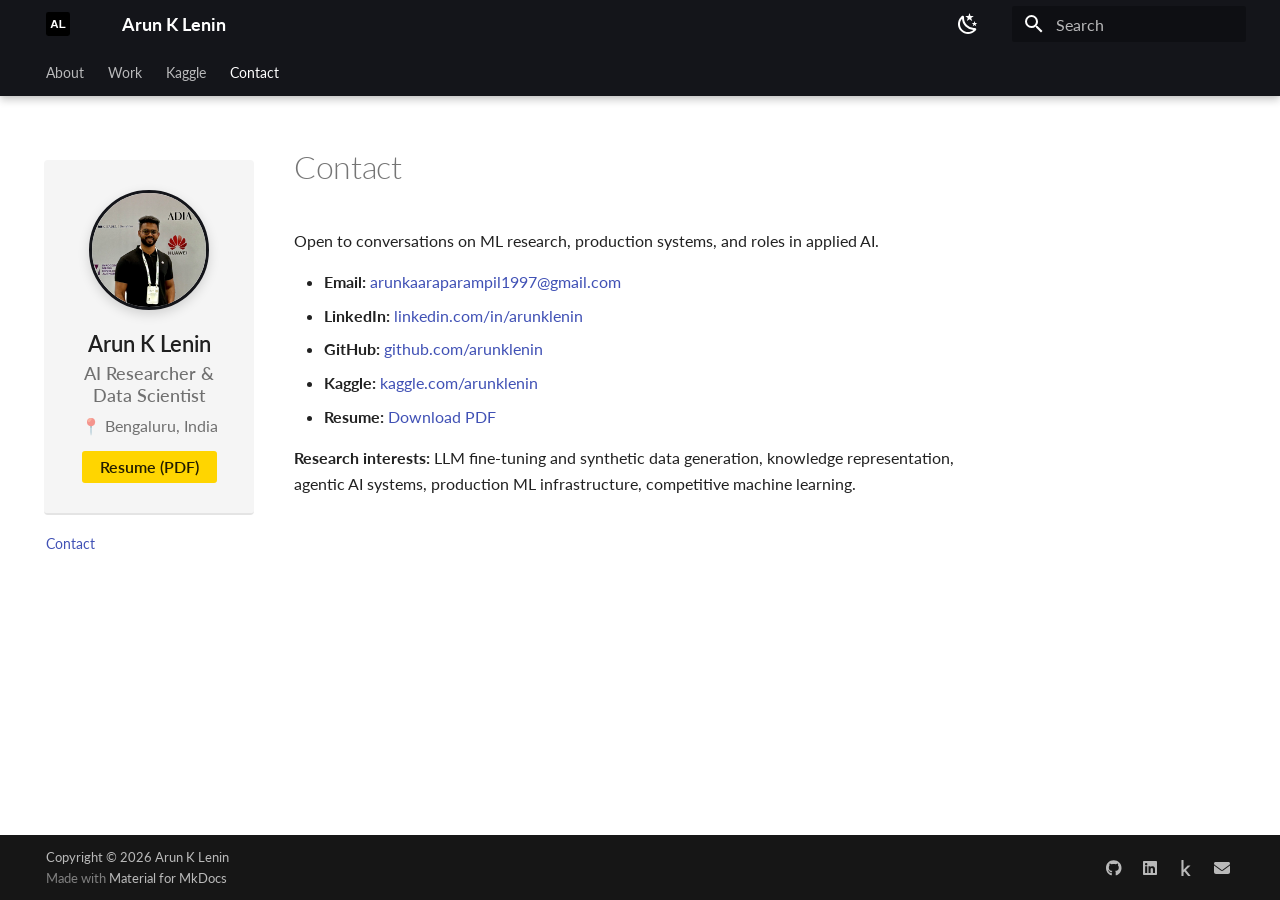
==== commit d0f5bf5e: "Deployed 6de62d7 with MkDocs version: 1.5.3" ====
--- a/contact/index.html
+++ b/contact/index.html
@@ -9,10 +9,10 @@
         <meta name="description" content="Machine Learning Researcher | LLM Fine-tuning | Synthetic Data Generation | Kaggle Grandmaster">
       
       
-        <meta name="author" content="Arun Lenin">
-      
-      
-        <link rel="canonical" href="https://arunklenin.github.io/contact/">
+        <meta name="author" content="Arun K Lenin">
+      
+      
+        <link rel="canonical" href="https://arunklenin97.github.io/contact/">
       
       
         <link rel="prev" href="../kaggle/">
@@ -24,7 +24,7 @@
     
     
       
-        <title>Contact - Arun Lenin</title>
+        <title>Contact - Arun K Lenin</title>
       
     
     
@@ -73,9 +73,9 @@
 <meta property="og:title" content="Contact">
 <meta property="og:description" content="Machine Learning Researcher | LLM Fine-tuning | Synthetic Data Generation | Kaggle Grandmaster">
 <meta property="og:type" content="website">
-<meta property="og:url" content="https://arunklenin.github.io/contact/">
-<meta property="og:image" content="https://arunklenin.github.io//image/profile.jpeg">
-<meta property="og:site_name" content="Arun Lenin">
+<meta property="og:url" content="https://arunklenin97.github.io/contact/">
+<meta property="og:image" content="https://arunklenin97.github.io//image/profile.jpeg">
+<meta property="og:site_name" content="Arun K Lenin">
 
 <!-- Primary Schema.org metadata (Dynamic for all pages) -->
 <script type="application/ld+json">
@@ -83,14 +83,14 @@
   "@context": "https://schema.org",
   "@type": "WebPage",
   "name": "Contact",
-  "url": "https://arunklenin.github.io/contact/",
+  "url": "https://arunklenin97.github.io/contact/",
   "description": "Machine Learning Researcher | LLM Fine-tuning | Synthetic Data Generation | Kaggle Grandmaster",
   "author": {
     "@type": "Person",
-    "name": "Arun Lenin",
+    "name": "Arun K Lenin",
     "givenName": "Arun",
     "familyName": "Lenin",
-    "url": "https://arunklenin.github.io/",
+    "url": "https://arunklenin97.github.io/",
     "jobTitle": "Machine Learning Researcher & Data Scientist",
     "sameAs": [
       "https://linkedin.com/in/arunklenin",
@@ -142,7 +142,7 @@
 
 <header class="md-header md-header--shadow md-header--lifted" data-md-component="header">
   <nav class="md-header__inner md-grid" aria-label="Header">
-    <a href=".." title="Arun Lenin" class="md-header__button md-logo" aria-label="Arun Lenin" data-md-component="logo">
+    <a href=".." title="Arun K Lenin" class="md-header__button md-logo" aria-label="Arun K Lenin" data-md-component="logo">
       
   <img src="../image/logo.svg" alt="logo">
 
@@ -155,7 +155,7 @@
       <div class="md-header__ellipsis">
         <div class="md-header__topic">
           <span class="md-ellipsis">
-            Arun Lenin
+            Arun K Lenin
           </span>
         </div>
         <div class="md-header__topic" data-md-component="header-topic">
@@ -338,7 +338,7 @@
       <div class="profile-section">
         <img src="../image/profile.jpeg" alt="Profile Photo" class="profile-photo"
           onerror="this.style.display='none'">
-        <div class="profile-name">Arun Lenin</div>
+        <div class="profile-name">Arun K Lenin</div>
         <div class="profile-title">AI Researcher & Data Scientist</div>
         <div class="profile-subtitle">📍 Bengaluru, India</div>
         <a class="profile-resume-link" href="../resume/arun_lenin_resume.pdf" target="_blank" rel="noopener">Resume (PDF)</a>
@@ -365,12 +365,12 @@
 
 <nav class="md-nav md-nav--primary md-nav--lifted" aria-label="Navigation" data-md-level="0">
   <label class="md-nav__title" for="__drawer">
-    <a href=".." title="Arun Lenin" class="md-nav__button md-logo" aria-label="Arun Lenin" data-md-component="logo">
+    <a href=".." title="Arun K Lenin" class="md-nav__button md-logo" aria-label="Arun K Lenin" data-md-component="logo">
       
   <img src="../image/logo.svg" alt="logo">
 
     </a>
-    Arun Lenin
+    Arun K Lenin
   </label>
   
   <ul class="md-nav__list" data-md-scrollfix>
@@ -534,7 +534,7 @@
       <div class="md-copyright">
   
     <div class="md-copyright__highlight">
-      Copyright &copy; 2026 Arun Lenin
+      Copyright &copy; 2026 Arun K Lenin
     </div>
   
   
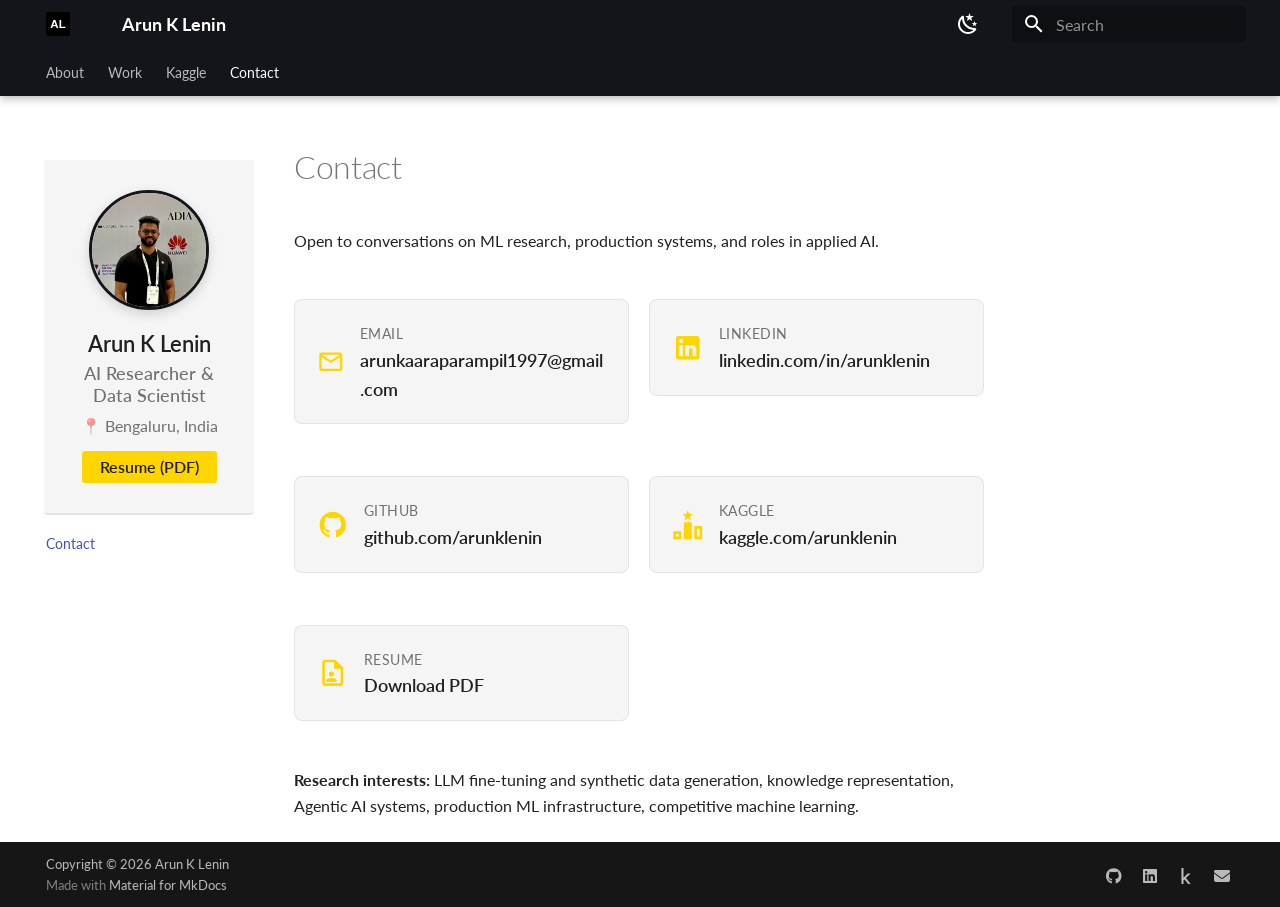
==== commit 3e6fe20e: "Deployed c4655ca with MkDocs version: 1.5.3" ====
--- a/contact/index.html
+++ b/contact/index.html
@@ -503,14 +503,44 @@
 
 <h1 id="contact">Contact</h1>
 <p>Open to conversations on ML research, production systems, and roles in applied AI.</p>
-<ul>
-<li><strong>Email:</strong> <a href="mailto:arunkaaraparampil1997@gmail.com">arunkaaraparampil1997@gmail.com</a></li>
-<li><strong>LinkedIn:</strong> <a href="https://www.linkedin.com/in/arunklenin">linkedin.com/in/arunklenin</a></li>
-<li><strong>GitHub:</strong> <a href="https://github.com/arunklenin">github.com/arunklenin</a></li>
-<li><strong>Kaggle:</strong> <a href="https://www.kaggle.com/arunklenin">kaggle.com/arunklenin</a></li>
-<li><strong>Resume:</strong> <a href="../resume/arun_lenin_resume.pdf">Download PDF</a></li>
-</ul>
-<p><strong>Research interests:</strong> LLM fine-tuning and synthetic data generation, knowledge representation, agentic AI systems, production ML infrastructure, competitive machine learning.</p>
+<div class="contact-grid">
+<p><a class="contact-card" href="mailto:arunkaaraparampil1997@gmail.com" markdown>
+<span class="contact-card-icon"><span class="twemoji"><svg xmlns="http://www.w3.org/2000/svg" viewBox="0 0 24 24"><path d="M22 6c0-1.1-.9-2-2-2H4c-1.1 0-2 .9-2 2v12c0 1.1.9 2 2 2h16c1.1 0 2-.9 2-2V6m-2 0-8 5-8-5h16m0 12H4V8l8 5 8-5v10Z"/></svg></span></span>
+<span markdown>
+<span class="contact-card-label">Email</span><br>
+<span class="contact-card-value">arunkaaraparampil1997@gmail.com</span>
+</span>
+</a></p>
+<p><a class="contact-card" href="https://www.linkedin.com/in/arunklenin" target="_blank" rel="noopener" markdown>
+<span class="contact-card-icon"><span class="twemoji"><svg xmlns="http://www.w3.org/2000/svg" viewBox="0 0 24 24"><path d="M19 3a2 2 0 0 1 2 2v14a2 2 0 0 1-2 2H5a2 2 0 0 1-2-2V5a2 2 0 0 1 2-2h14m-.5 15.5v-5.3a3.26 3.26 0 0 0-3.26-3.26c-.85 0-1.84.52-2.32 1.3v-1.11h-2.79v8.37h2.79v-4.93c0-.77.62-1.4 1.39-1.4a1.4 1.4 0 0 1 1.4 1.4v4.93h2.79M6.88 8.56a1.68 1.68 0 0 0 1.68-1.68c0-.93-.75-1.69-1.68-1.69a1.69 1.69 0 0 0-1.69 1.69c0 .93.76 1.68 1.69 1.68m1.39 9.94v-8.37H5.5v8.37h2.77Z"/></svg></span></span>
+<span markdown>
+<span class="contact-card-label">LinkedIn</span><br>
+<span class="contact-card-value">linkedin.com/in/arunklenin</span>
+</span>
+</a></p>
+<p><a class="contact-card" href="https://github.com/arunklenin" target="_blank" rel="noopener" markdown>
+<span class="contact-card-icon"><span class="twemoji"><svg xmlns="http://www.w3.org/2000/svg" viewBox="0 0 24 24"><path d="M12 2A10 10 0 0 0 2 12c0 4.42 2.87 8.17 6.84 9.5.5.08.66-.23.66-.5v-1.69c-2.77.6-3.36-1.34-3.36-1.34-.46-1.16-1.11-1.47-1.11-1.47-.91-.62.07-.6.07-.6 1 .07 1.53 1.03 1.53 1.03.87 1.52 2.34 1.07 2.91.83.09-.65.35-1.09.63-1.34-2.22-.25-4.55-1.11-4.55-4.92 0-1.11.38-2 1.03-2.71-.1-.25-.45-1.29.1-2.64 0 0 .84-.27 2.75 1.02.79-.22 1.65-.33 2.5-.33.85 0 1.71.11 2.5.33 1.91-1.29 2.75-1.02 2.75-1.02.55 1.35.2 2.39.1 2.64.65.71 1.03 1.6 1.03 2.71 0 3.82-2.34 4.66-4.57 4.91.36.31.69.92.69 1.85V21c0 .27.16.59.67.5C19.14 20.16 22 16.42 22 12A10 10 0 0 0 12 2Z"/></svg></span></span>
+<span markdown>
+<span class="contact-card-label">GitHub</span><br>
+<span class="contact-card-value">github.com/arunklenin</span>
+</span>
+</a></p>
+<p><a class="contact-card" href="https://www.kaggle.com/arunklenin" target="_blank" rel="noopener" markdown>
+<span class="contact-card-icon"><span class="twemoji"><svg xmlns="http://www.w3.org/2000/svg" viewBox="0 0 24 24"><path d="m12 7.09 2.45 1.49-.65-2.81L16 3.89l-2.89-.25L12 1l-1.13 2.64L8 3.89l2.18 1.88-.68 2.81L12 7.09M15 23H9V10h6v13M1 17v6h6v-6H1m4 4H3v-2h2v2m12-8v10h6V13h-6m4 8h-2v-6h2v6Z"/></svg></span></span>
+<span markdown>
+<span class="contact-card-label">Kaggle</span><br>
+<span class="contact-card-value">kaggle.com/arunklenin</span>
+</span>
+</a></p>
+<p><a class="contact-card" href="resume/arun_lenin_resume.pdf" target="_blank" rel="noopener" markdown>
+<span class="contact-card-icon"><span class="twemoji"><svg xmlns="http://www.w3.org/2000/svg" viewBox="0 0 24 24"><path d="M14 2H6a2 2 0 0 0-2 2v16c0 1.11.89 2 2 2h12c1.11 0 2-.89 2-2V8l-6-6m4 18H6V4h7v5h5v11m-5-7c0 1.1-.9 2-2 2s-2-.9-2-2 .9-2 2-2 2 .9 2 2m2 5v1H7v-1c0-1.33 2.67-2 4-2s4 .67 4 2Z"/></svg></span></span>
+<span markdown>
+<span class="contact-card-label">Resume</span><br>
+<span class="contact-card-value">Download PDF</span>
+</span>
+</a></p>
+</div>
+<p><strong>Research interests:</strong> LLM fine-tuning and synthetic data generation, knowledge representation, Agentic AI systems, production ML infrastructure, competitive machine learning.</p>
 
 
 
--- a/css/custom.css
+++ b/css/custom.css
@@ -242,6 +242,254 @@
 }
 
 /* ============================================================
+   HERO SECTION (About page)
+   ============================================================ */
+
+.hero {
+  display: flex;
+  align-items: center;
+  gap: 2rem;
+  padding: 2rem 0 1.5rem;
+  margin-bottom: 1.5rem;
+  border-bottom: 1px solid var(--md-default-fg-color--lightest);
+}
+
+.hero-photo {
+  width: 128px;
+  height: 128px;
+  min-width: 128px;
+  border-radius: 50%;
+  object-fit: cover;
+  border: 3px solid var(--md-primary-fg-color);
+  box-shadow: 0 4px 16px rgba(0, 0, 0, 0.12);
+}
+
+.hero-body {
+  flex: 1;
+  min-width: 0;
+}
+
+.hero-name {
+  font-size: 2rem;
+  font-weight: 700;
+  margin: 0 0 0.35rem;
+  line-height: 1.15;
+}
+
+.hero-tagline {
+  font-size: 1.05rem;
+  color: var(--md-default-fg-color--light);
+  margin: 0 0 1rem;
+  line-height: 1.5;
+}
+
+.hero-stats {
+  display: flex;
+  flex-wrap: wrap;
+  gap: 0.6rem;
+}
+
+.stat-chip {
+  display: inline-flex;
+  align-items: baseline;
+  gap: 0.4rem;
+  padding: 0.35rem 0.85rem;
+  border-radius: 999px;
+  border: 1px solid var(--md-default-fg-color--lightest);
+  background: var(--md-code-bg-color);
+  font-size: 0.8rem;
+  color: var(--md-default-fg-color--light);
+  white-space: nowrap;
+}
+
+.stat-chip strong {
+  color: var(--md-default-fg-color);
+  font-size: 0.9rem;
+  font-weight: 700;
+}
+
+.stat-chip .stat-chip-icon {
+  color: var(--md-accent-fg-color);
+}
+
+/* ============================================================
+   FOCUS / CARD GRID (About page focus areas)
+   ============================================================ */
+
+.focus-grid {
+  display: grid;
+  grid-template-columns: repeat(auto-fit, minmax(240px, 1fr));
+  gap: 1rem;
+  margin: 1.5rem 0;
+}
+
+.focus-card {
+  background: var(--md-code-bg-color);
+  border: 1px solid var(--md-default-fg-color--lightest);
+  border-radius: 8px;
+  padding: 1.1rem 1.25rem;
+  transition: border-color 0.2s ease, transform 0.2s ease;
+}
+
+.focus-card:hover {
+  border-color: var(--md-primary-fg-color);
+  transform: translateY(-2px);
+}
+
+.focus-card-title {
+  display: flex;
+  align-items: center;
+  gap: 0.5rem;
+  font-weight: 600;
+  font-size: 0.95rem;
+  margin-bottom: 0.35rem;
+}
+
+.focus-card-title .twemoji,
+.focus-card-title svg {
+  color: var(--md-accent-fg-color);
+}
+
+.focus-card-desc {
+  font-size: 0.85rem;
+  color: var(--md-default-fg-color--light);
+  line-height: 1.5;
+  margin: 0;
+}
+
+/* ============================================================
+   BUTTON LINKS (About page closing CTA)
+   ============================================================ */
+
+.btn-row {
+  display: flex;
+  flex-wrap: wrap;
+  gap: 0.75rem;
+  margin: 1.5rem 0;
+}
+
+.btn-link {
+  display: inline-block;
+  padding: 0.5rem 1.1rem;
+  border-radius: 4px;
+  font-size: 0.85rem;
+  font-weight: 600;
+  text-decoration: none !important;
+  border: 1px solid var(--md-default-fg-color--lightest);
+  color: var(--md-default-fg-color) !important;
+  transition: all 0.2s ease;
+}
+
+.btn-link:hover {
+  border-color: var(--md-primary-fg-color);
+  background: var(--md-code-bg-color);
+}
+
+.btn-link--accent {
+  background: var(--md-accent-fg-color);
+  border-color: var(--md-accent-fg-color);
+  color: var(--md-default-fg-color) !important;
+}
+
+.btn-link--accent:hover {
+  opacity: 0.85;
+}
+
+/* ============================================================
+   TIMELINE (Work page)
+   ============================================================ */
+
+.timeline {
+  position: relative;
+  margin: 1.5rem 0;
+  padding-left: 1.5rem;
+  border-left: 2px solid var(--md-default-fg-color--lightest);
+}
+
+.timeline-entry {
+  position: relative;
+  padding-bottom: 2rem;
+}
+
+.timeline-entry:last-child {
+  padding-bottom: 0;
+}
+
+.timeline-entry::before {
+  content: "";
+  position: absolute;
+  left: -1.94rem;
+  top: 0.3rem;
+  width: 0.65rem;
+  height: 0.65rem;
+  border-radius: 50%;
+  background: var(--md-accent-fg-color);
+  border: 2px solid var(--md-default-bg-color);
+  box-shadow: 0 0 0 2px var(--md-default-fg-color--lightest);
+}
+
+.timeline-entry--muted::before {
+  background: var(--md-default-fg-color--lighter);
+}
+
+/* Highlights strip (top of Work page) */
+
+.highlights-strip {
+  display: flex;
+  flex-wrap: wrap;
+  gap: 0.6rem;
+  margin: 1rem 0 2rem;
+}
+
+/* ============================================================
+   CONTACT GRID
+   ============================================================ */
+
+.contact-grid {
+  display: grid;
+  grid-template-columns: repeat(auto-fit, minmax(220px, 1fr));
+  gap: 1rem;
+  margin: 1.5rem 0;
+}
+
+.contact-card {
+  display: flex;
+  align-items: center;
+  gap: 0.75rem;
+  background: var(--md-code-bg-color);
+  border: 1px solid var(--md-default-fg-color--lightest);
+  border-radius: 8px;
+  padding: 1rem 1.1rem;
+  text-decoration: none !important;
+  transition: all 0.2s ease;
+}
+
+.contact-card:hover {
+  border-color: var(--md-primary-fg-color);
+  transform: translateY(-2px);
+}
+
+.contact-card-icon {
+  font-size: 1.4rem;
+  color: var(--md-accent-fg-color);
+  line-height: 1;
+}
+
+.contact-card-label {
+  font-size: 0.7rem;
+  text-transform: uppercase;
+  letter-spacing: 0.04em;
+  color: var(--md-default-fg-color--light);
+  margin-bottom: 0.15rem;
+}
+
+.contact-card-value {
+  font-size: 0.9rem;
+  font-weight: 600;
+  color: var(--md-default-fg-color);
+}
+
+/* ============================================================
    BLOG STYLING
    ============================================================ */
 
@@ -370,6 +618,16 @@
   .sidebar-section {
     padding: 0.75rem 0.5rem;
   }
+
+  .hero-photo {
+    width: 100px;
+    height: 100px;
+    min-width: 100px;
+  }
+
+  .hero-name {
+    font-size: 1.6rem;
+  }
 }
 
 /* ============================================================
@@ -418,4 +676,27 @@
   .sidebar-section-list {
     font-size: 0.8rem;
   }
+
+  .hero {
+    flex-direction: column;
+    text-align: center;
+    gap: 1rem;
+    padding-top: 1rem;
+  }
+
+  .hero-stats {
+    justify-content: center;
+  }
+
+  .hero-name {
+    font-size: 1.4rem;
+  }
+
+  .timeline {
+    padding-left: 1.1rem;
+  }
+
+  .timeline-entry::before {
+    left: -1.52rem;
+  }
 }
